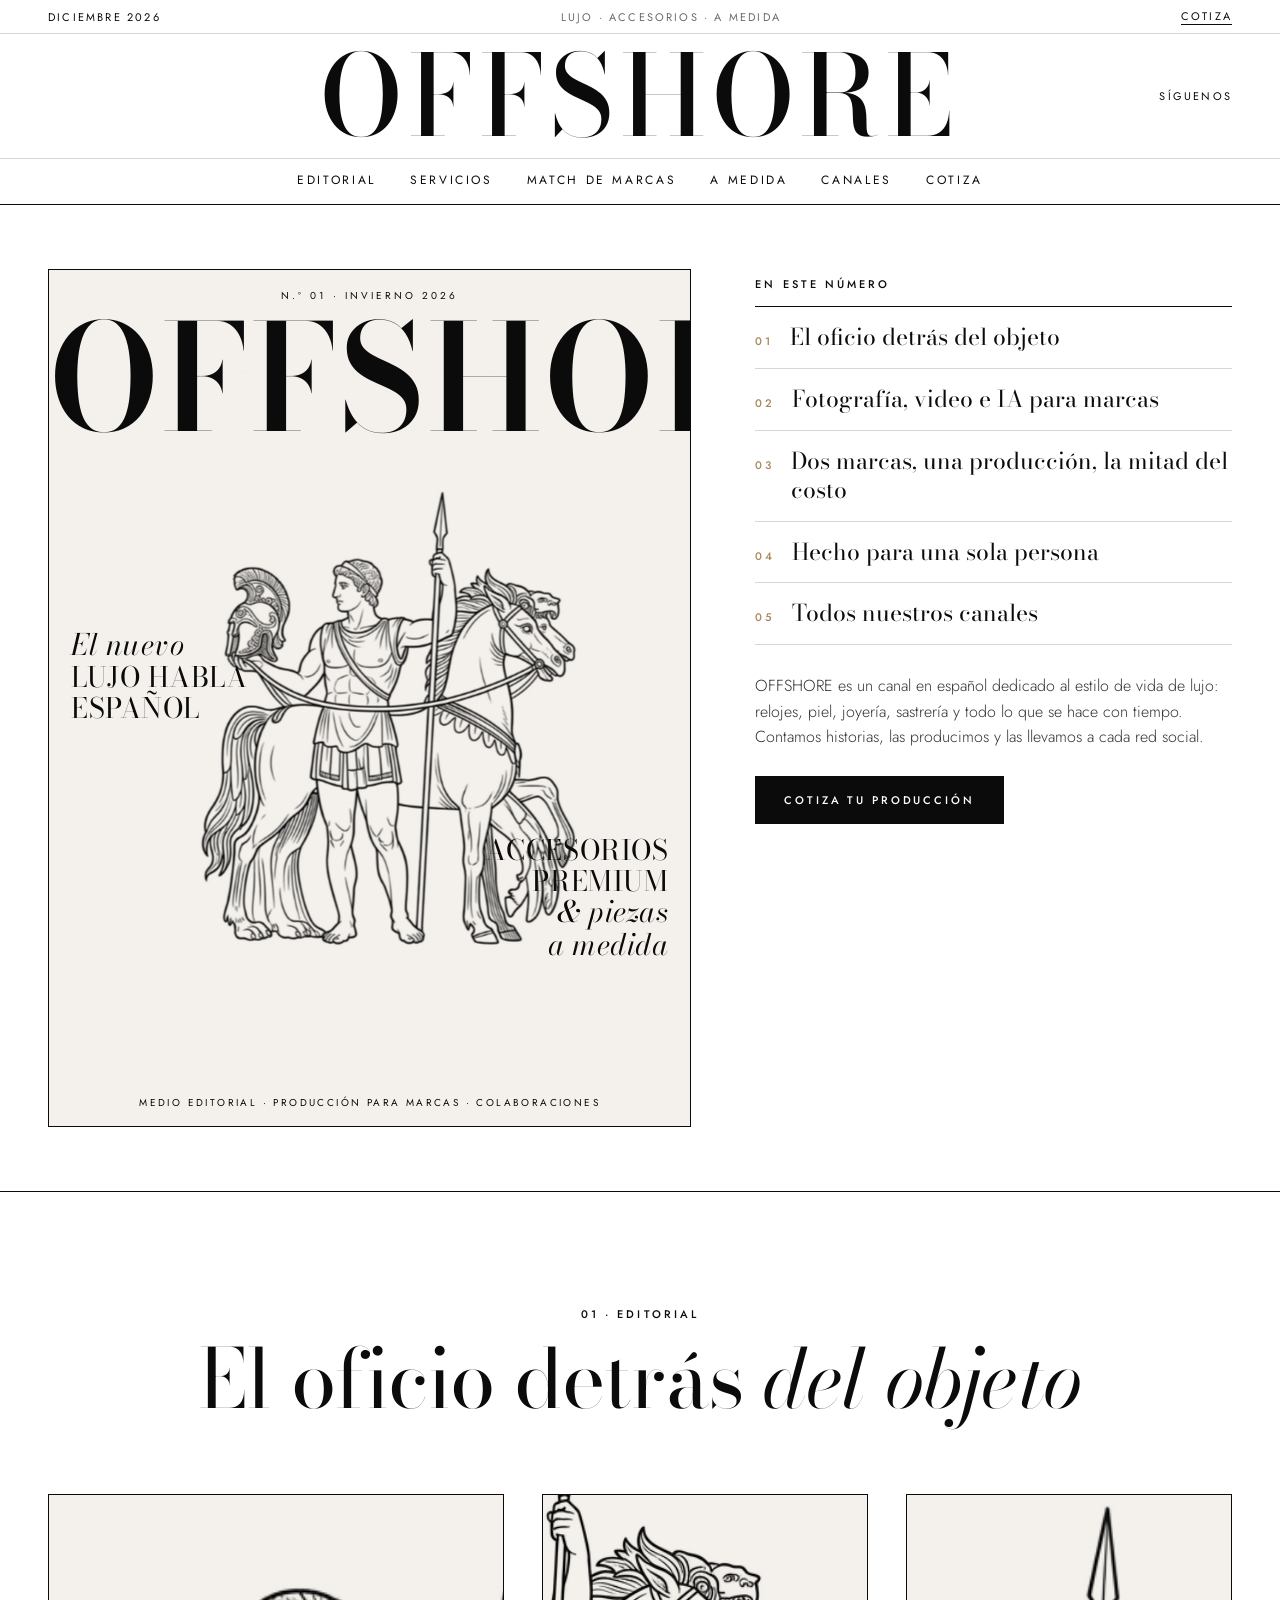
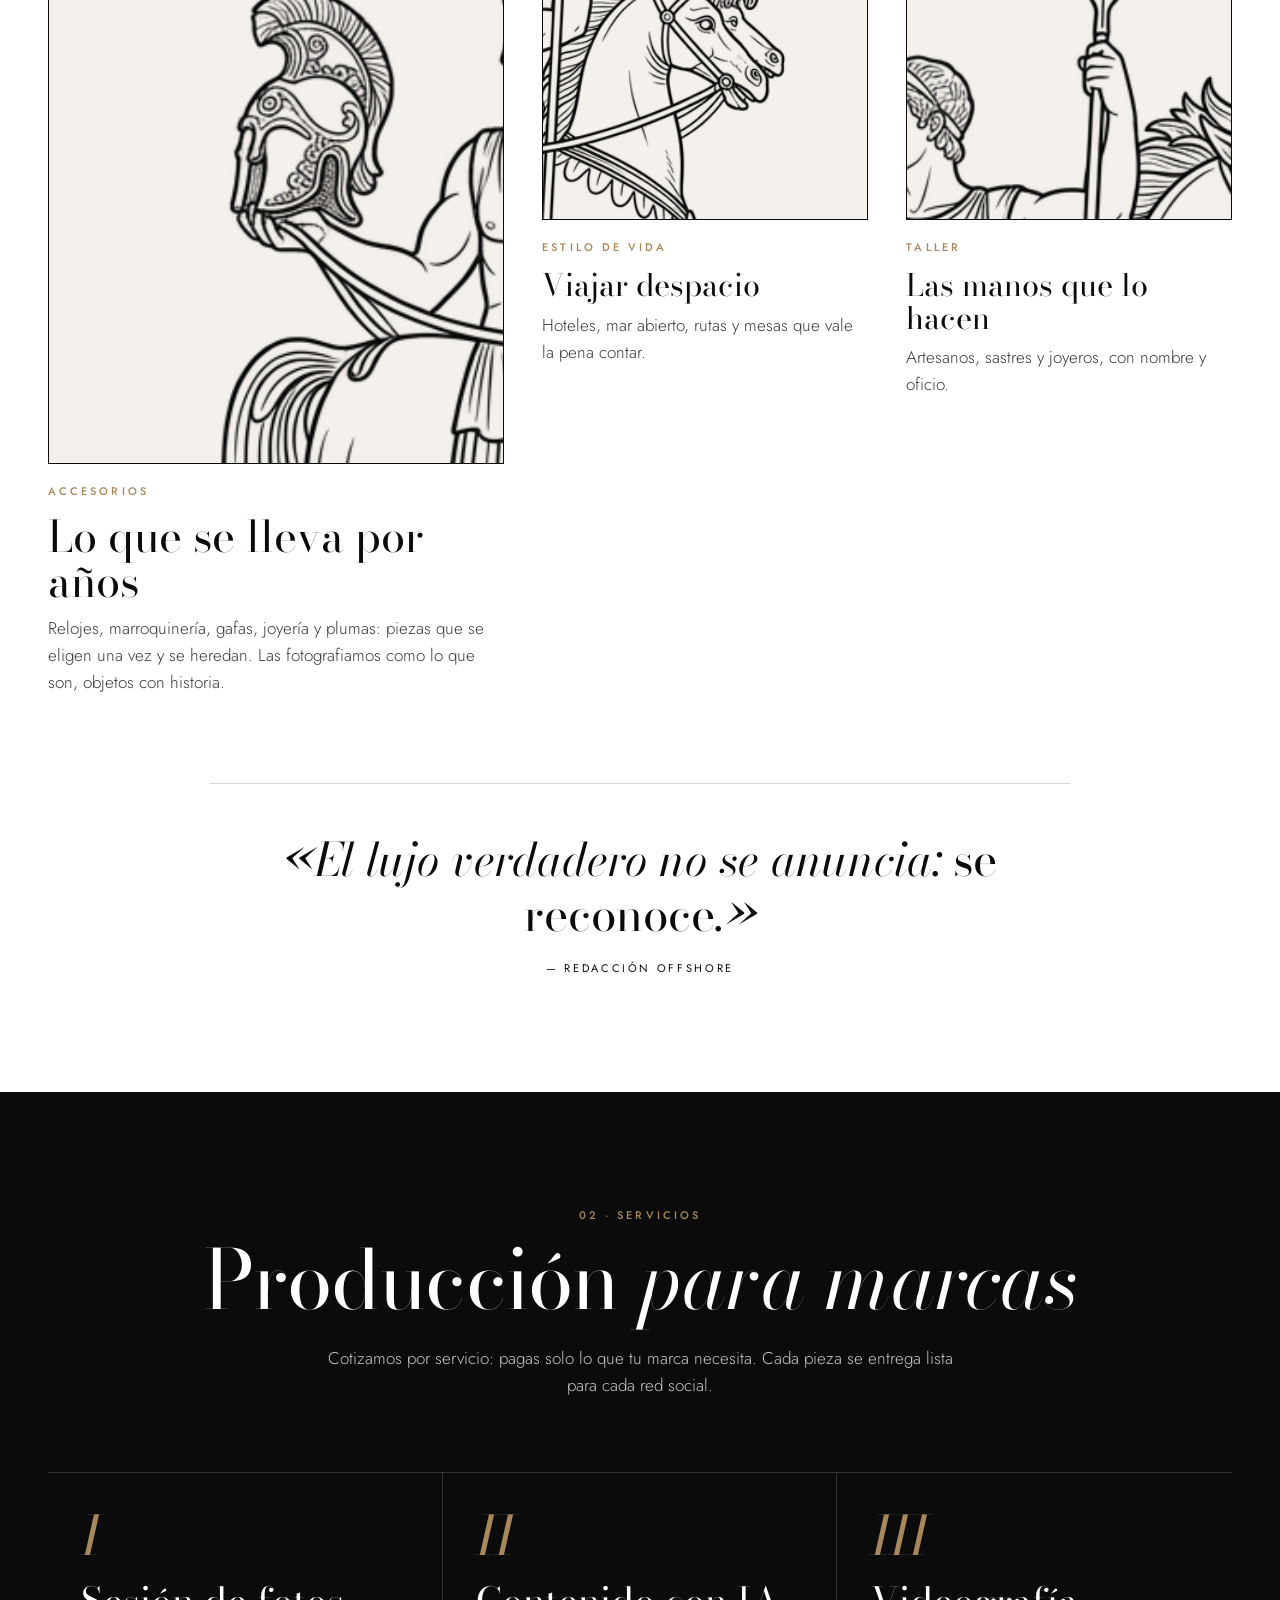
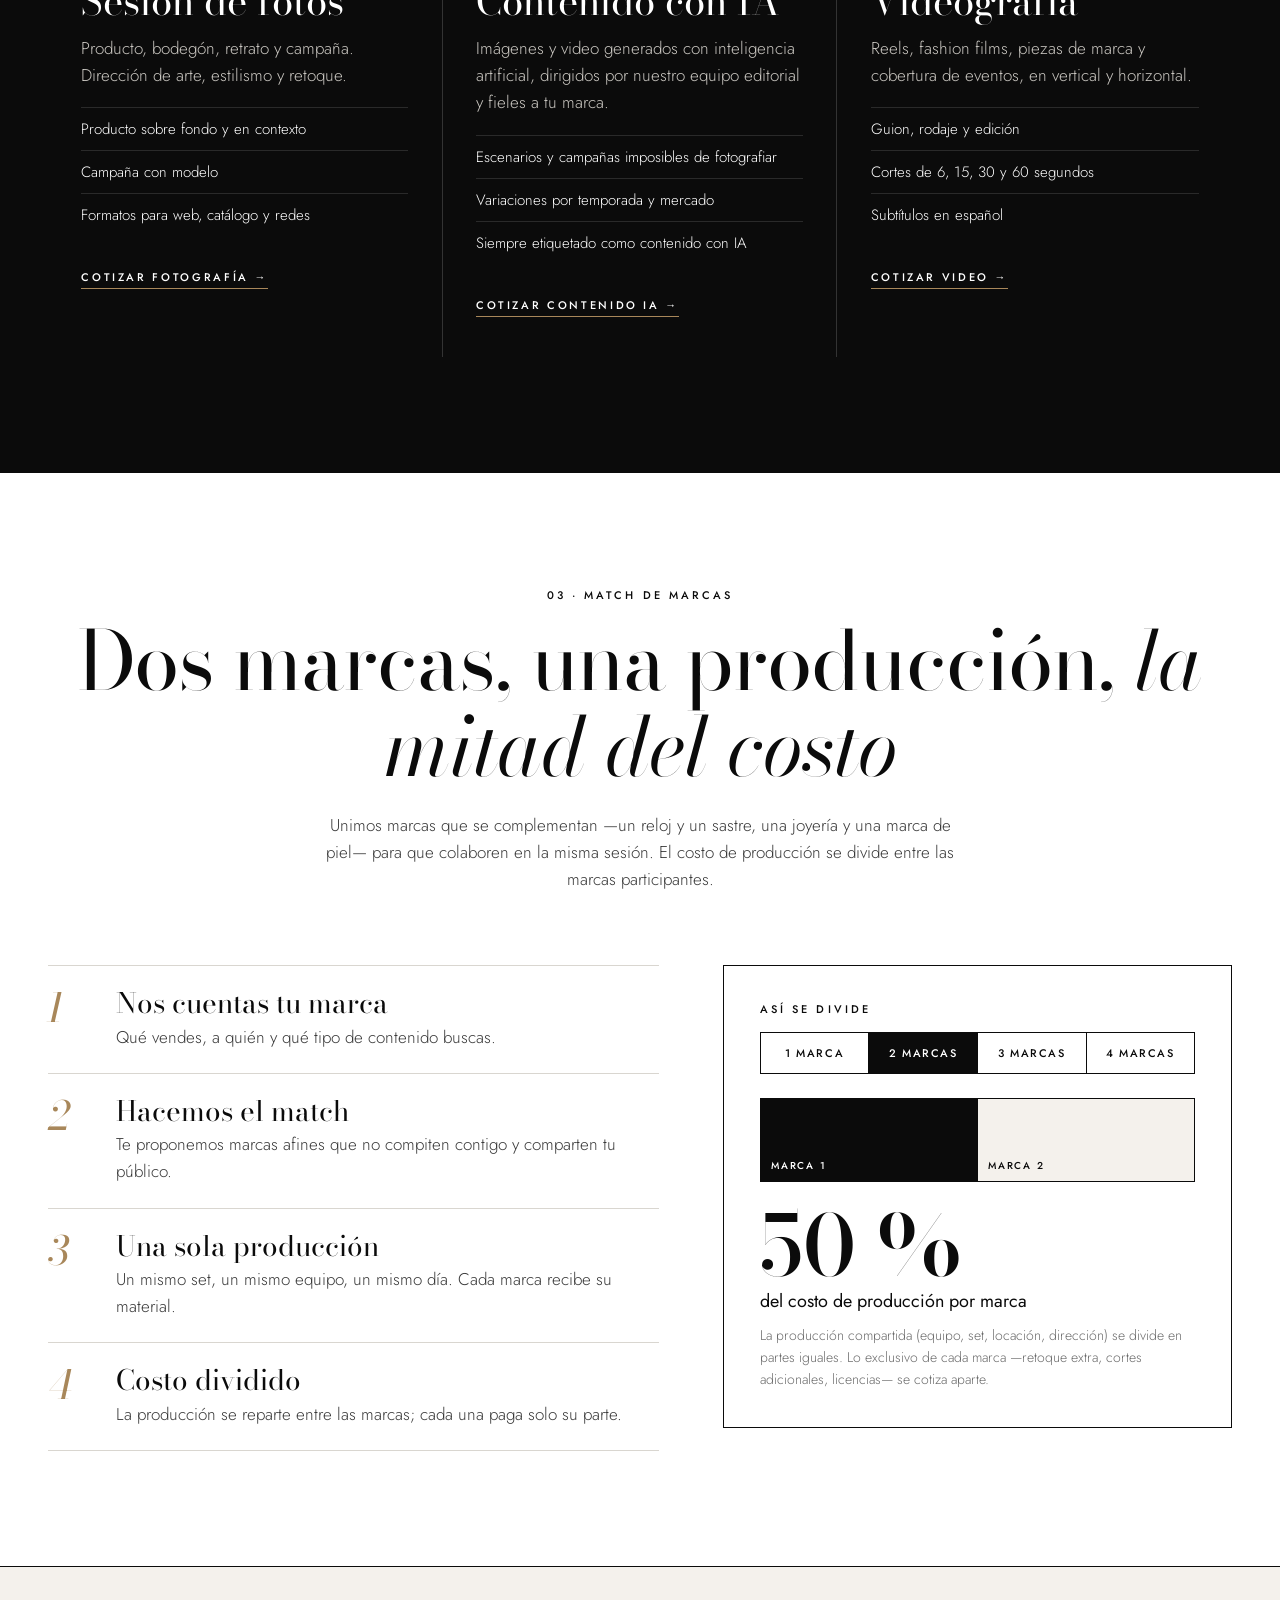
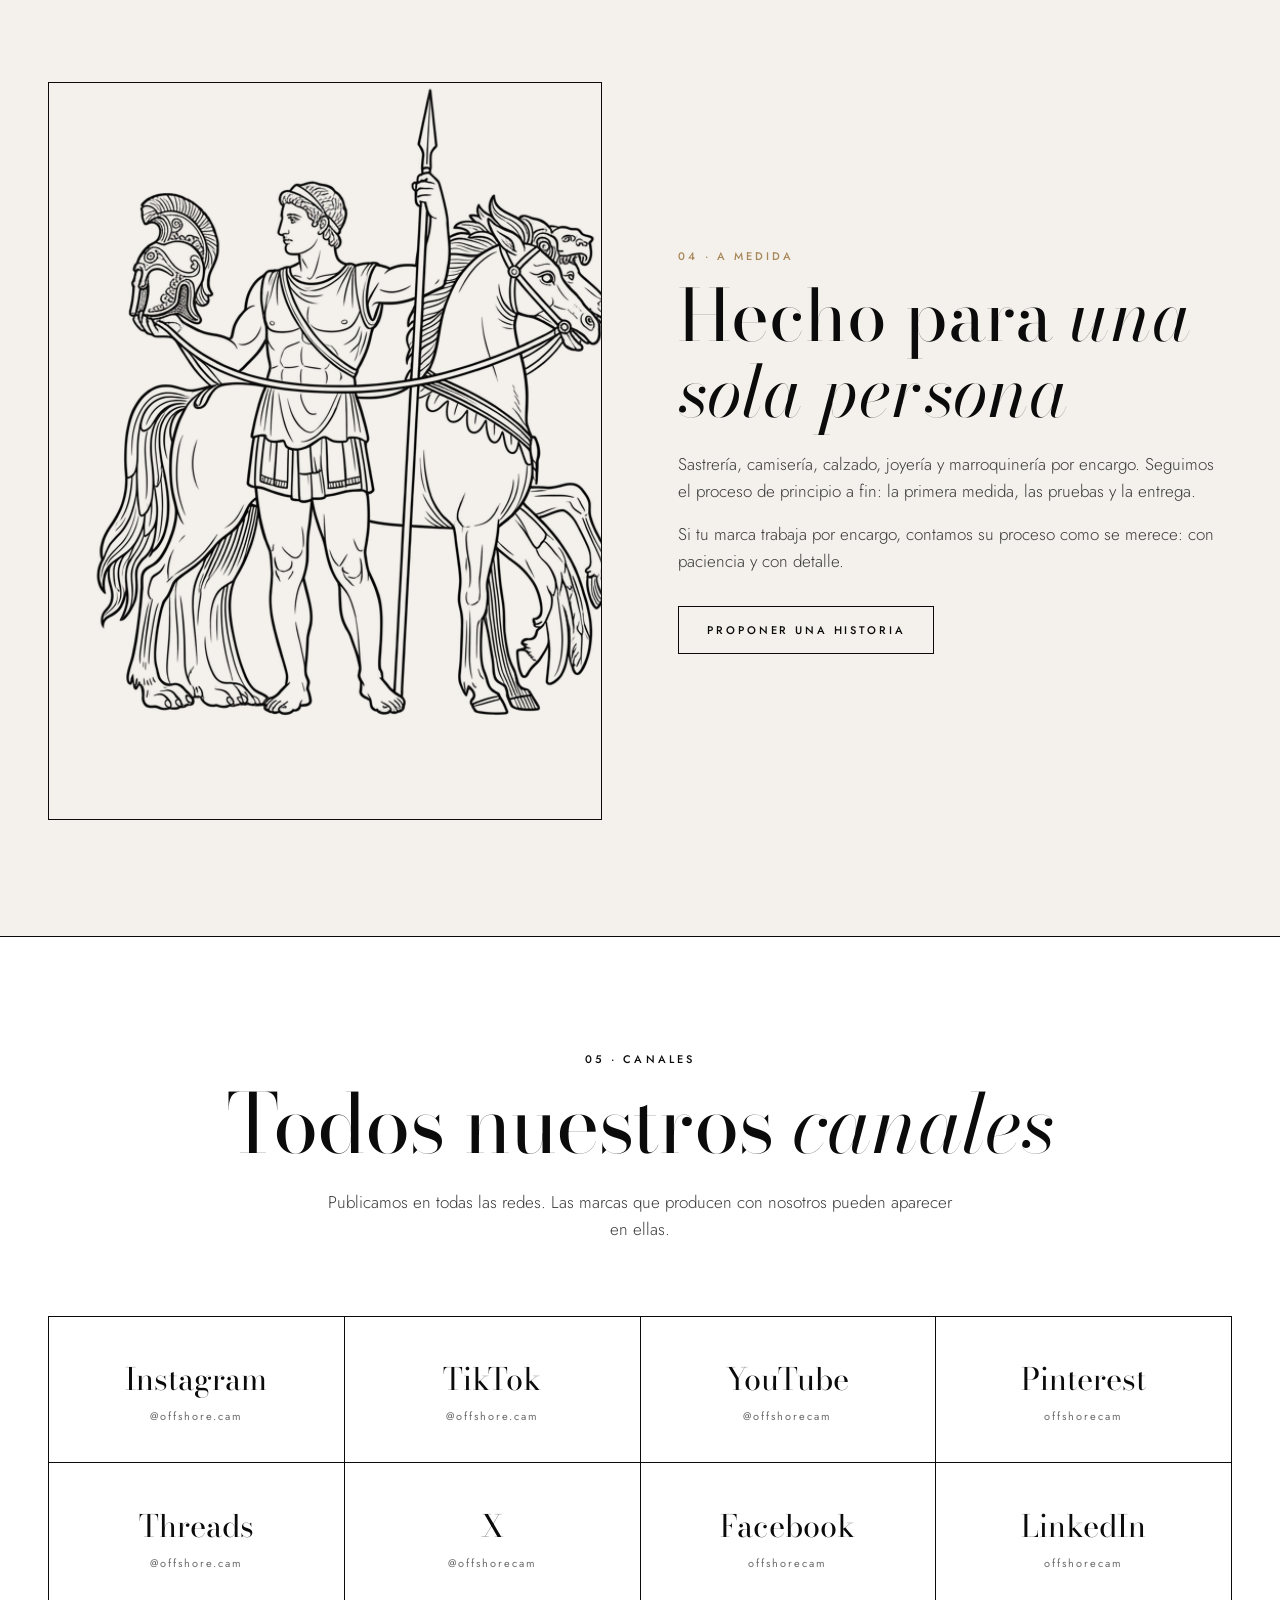
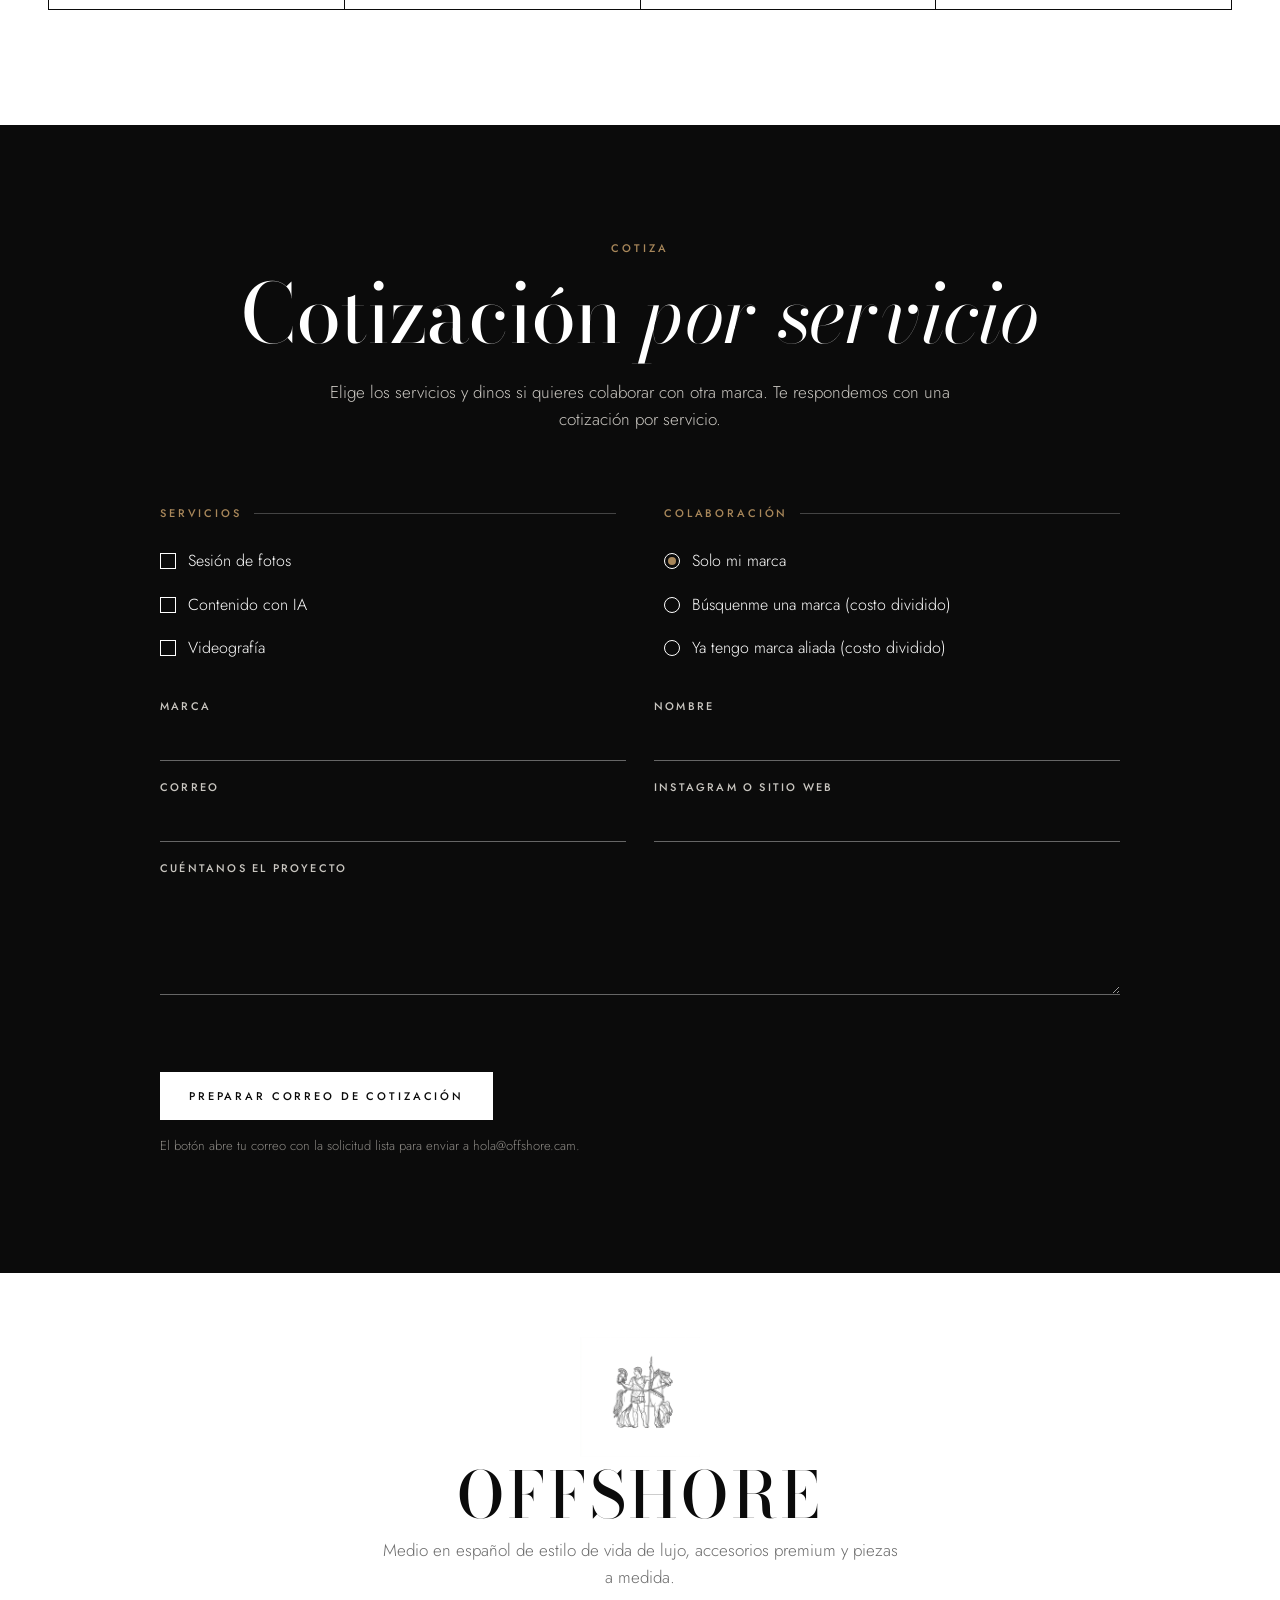
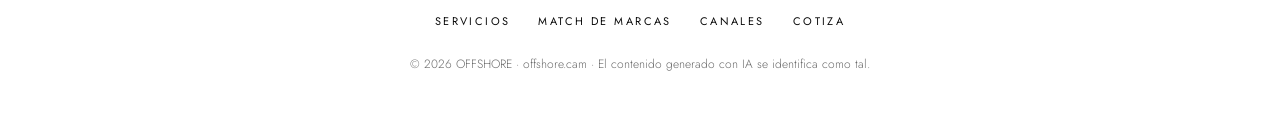
==== index.html @ 06d78475 "offshore.cam: first publish (static HTML/CSS/JS, CNAME) _interno/ is gitignored; .nojekyll so GitHub" ====
<!doctype html>
<html lang="es">
<head>
<meta charset="utf-8">
<meta name="viewport" content="width=device-width, initial-scale=1">
<title>OFFSHORE · Lujo, accesorios y piezas a medida</title>
<meta name="description" content="OFFSHORE es un medio en español de estilo de vida de lujo: accesorios premium y piezas a medida. Producimos fotografía, video y contenido con IA para marcas, y unimos marcas que colaboran y dividen el costo de producción.">
<meta property="og:title" content="OFFSHORE">
<meta property="og:description" content="Medio en español de lujo, accesorios premium y piezas a medida. Fotografía, video y contenido con IA para marcas.">
<meta property="og:image" content="images/marca/offshore-emblema.jpg">
<meta property="og:type" content="website">
<meta name="theme-color" content="#ffffff">
<link rel="icon" href="images/marca/offshore-emblema.jpg">
<link rel="preconnect" href="https://fonts.googleapis.com">
<link rel="preconnect" href="https://fonts.gstatic.com" crossorigin>
<link href="https://fonts.googleapis.com/css2?family=Bodoni+Moda:ital,opsz,wght@0,6..96,400..900;1,6..96,400..700&family=Jost:wght@300;400;500&display=swap" rel="stylesheet">
<link rel="stylesheet" href="css/offshore.css">
</head>
<body>

<a class="saltar" href="#contenido">Ir al contenido</a>

<header class="cabecera" id="cabecera">
  <div class="barra">
    <span class="barra__fecha" id="fecha">Noviembre 2026</span>
    <span class="barra__lema">Lujo · Accesorios · A medida</span>
    <a class="barra__cta" href="#cotiza">Cotiza</a>
  </div>
  <div class="mancheta">
    <button class="menu-btn" id="menuBtn" aria-expanded="false" aria-controls="menu" aria-label="Abrir menú"><span></span><span></span></button>
    <a class="mancheta__nombre" href="#">OFFSHORE</a>
    <a class="mancheta__canales" href="#canales">Síguenos</a>
  </div>
  <nav class="menu" id="menu" aria-label="Secciones">
    <a href="#editorial">Editorial</a>
    <a href="#servicios">Servicios</a>
    <a href="#match">Match de marcas</a>
    <a href="#a-medida">A medida</a>
    <a href="#canales">Canales</a>
    <a href="#cotiza">Cotiza</a>
  </nav>
</header>

<main id="contenido">

  <!-- PORTADA -->
  <section class="portada">
    <figure class="portada__cubierta">
      <p class="portada__numero">N.º 01 · Invierno 2026</p>
      <h1 class="portada__titulo">OFFSHORE</h1>
      <img class="portada__emblema" src="images/marca/offshore-emblema.jpg" alt="Emblema de OFFSHORE: guerrero clásico con yelmo y lanza junto a dos caballos, en línea negra">
      <p class="portada__linea portada__linea--izq"><em>El nuevo</em><br>lujo habla<br>español</p>
      <p class="portada__linea portada__linea--der">Accesorios<br>premium<br><em>&amp; piezas<br>a medida</em></p>
      <figcaption class="portada__pie">Medio editorial · Producción para marcas · Colaboraciones</figcaption>
    </figure>

    <aside class="portada__indice">
      <p class="rotulo">En este número</p>
      <ol class="indice">
        <li><a href="#editorial"><span>01</span>El oficio detrás del objeto</a></li>
        <li><a href="#servicios"><span>02</span>Fotografía, video e IA para marcas</a></li>
        <li><a href="#match"><span>03</span>Dos marcas, una producción, la mitad del costo</a></li>
        <li><a href="#a-medida"><span>04</span>Hecho para una sola persona</a></li>
        <li><a href="#canales"><span>05</span>Todos nuestros canales</a></li>
      </ol>
      <p class="portada__manifiesto">OFFSHORE es un canal en español dedicado al estilo de vida de lujo: relojes, piel, joyería, sastrería y todo lo que se hace con tiempo. Contamos historias, las producimos y las llevamos a cada red social.</p>
      <a class="boton" href="#cotiza">Cotiza tu producción</a>
    </aside>
  </section>

  <!-- EDITORIAL -->
  <section class="seccion" id="editorial">
    <header class="seccion__cabeza">
      <p class="rotulo">01 · Editorial</p>
      <h2>El oficio detrás <em>del objeto</em></h2>
    </header>
    <div class="editorial">
      <article class="nota nota--grande">
        <div class="detalle detalle--yelmo" role="img" aria-label="Detalle del emblema: el yelmo"></div>
        <p class="rotulo">Accesorios</p>
        <h3>Lo que se lleva por años</h3>
        <p>Relojes, marroquinería, gafas, joyería y plumas: piezas que se eligen una vez y se heredan. Las fotografiamos como lo que son, objetos con historia.</p>
      </article>
      <article class="nota">
        <div class="detalle detalle--caballos" role="img" aria-label="Detalle del emblema: cabezas de los caballos"></div>
        <p class="rotulo">Estilo de vida</p>
        <h3>Viajar despacio</h3>
        <p>Hoteles, mar abierto, rutas y mesas que vale la pena contar.</p>
      </article>
      <article class="nota">
        <div class="detalle detalle--lanza" role="img" aria-label="Detalle del emblema: la punta de la lanza"></div>
        <p class="rotulo">Taller</p>
        <h3>Las manos que lo hacen</h3>
        <p>Artesanos, sastres y joyeros, con nombre y oficio.</p>
      </article>
      <blockquote class="cita">
        «El lujo verdadero no se anuncia: <em>se reconoce</em>.»
        <cite>— Redacción OFFSHORE</cite>
      </blockquote>
    </div>
  </section>

  <!-- SERVICIOS -->
  <section class="seccion seccion--tinta" id="servicios">
    <header class="seccion__cabeza">
      <p class="rotulo">02 · Servicios</p>
      <h2>Producción <em>para marcas</em></h2>
      <p class="seccion__entrada">Cotizamos por servicio: pagas solo lo que tu marca necesita. Cada pieza se entrega lista para cada red social.</p>
    </header>
    <div class="servicios">
      <article class="servicio">
        <span class="servicio__num">I</span>
        <h3>Sesión de fotos</h3>
        <p>Producto, bodegón, retrato y campaña. Dirección de arte, estilismo y retoque.</p>
        <ul>
          <li>Producto sobre fondo y en contexto</li>
          <li>Campaña con modelo</li>
          <li>Formatos para web, catálogo y redes</li>
        </ul>
        <a href="#cotiza" data-servicio="foto">Cotizar fotografía →</a>
      </article>
      <article class="servicio">
        <span class="servicio__num">II</span>
        <h3>Contenido con IA</h3>
        <p>Imágenes y video generados con inteligencia artificial, dirigidos por nuestro equipo editorial y fieles a tu marca.</p>
        <ul>
          <li>Escenarios y campañas imposibles de fotografiar</li>
          <li>Variaciones por temporada y mercado</li>
          <li>Siempre etiquetado como contenido con IA</li>
        </ul>
        <a href="#cotiza" data-servicio="ia">Cotizar contenido IA →</a>
      </article>
      <article class="servicio">
        <span class="servicio__num">III</span>
        <h3>Videografía</h3>
        <p>Reels, fashion films, piezas de marca y cobertura de eventos, en vertical y horizontal.</p>
        <ul>
          <li>Guion, rodaje y edición</li>
          <li>Cortes de 6, 15, 30 y 60 segundos</li>
          <li>Subtítulos en español</li>
        </ul>
        <a href="#cotiza" data-servicio="video">Cotizar video →</a>
      </article>
    </div>
  </section>

  <!-- MATCH DE MARCAS -->
  <section class="seccion" id="match">
    <header class="seccion__cabeza">
      <p class="rotulo">03 · Match de marcas</p>
      <h2>Dos marcas, una producción, <em>la mitad del costo</em></h2>
      <p class="seccion__entrada">Unimos marcas que se complementan —un reloj y un sastre, una joyería y una marca de piel— para que colaboren en la misma sesión. El costo de producción se divide entre las marcas participantes.</p>
    </header>

    <div class="match">
      <ol class="pasos">
        <li><span>1</span><h3>Nos cuentas tu marca</h3><p>Qué vendes, a quién y qué tipo de contenido buscas.</p></li>
        <li><span>2</span><h3>Hacemos el match</h3><p>Te proponemos marcas afines que no compiten contigo y comparten tu público.</p></li>
        <li><span>3</span><h3>Una sola producción</h3><p>Un mismo set, un mismo equipo, un mismo día. Cada marca recibe su material.</p></li>
        <li><span>4</span><h3>Costo dividido</h3><p>La producción se reparte entre las marcas; cada una paga solo su parte.</p></li>
      </ol>

      <div class="reparto" aria-live="polite">
        <p class="rotulo">Así se divide</p>
        <div class="reparto__control" role="group" aria-label="Número de marcas en la colaboración">
          <button type="button" data-marcas="1">1 marca</button>
          <button type="button" data-marcas="2" aria-pressed="true">2 marcas</button>
          <button type="button" data-marcas="3">3 marcas</button>
          <button type="button" data-marcas="4">4 marcas</button>
        </div>
        <div class="reparto__barra" id="repartoBarra"></div>
        <p class="reparto__cifra"><span id="repartoPct">50 %</span> del costo de producción por marca</p>
        <p class="reparto__nota">La producción compartida (equipo, set, locación, dirección) se divide en partes iguales. Lo exclusivo de cada marca —retoque extra, cortes adicionales, licencias— se cotiza aparte.</p>
      </div>
    </div>
  </section>

  <!-- A MEDIDA -->
  <section class="seccion seccion--papel" id="a-medida">
    <div class="medida">
      <div class="detalle detalle--figura" role="img" aria-label="Detalle del emblema: el guerrero con su lanza"></div>
      <div class="medida__texto">
        <p class="rotulo">04 · A medida</p>
        <h2>Hecho para <em>una sola persona</em></h2>
        <p>Sastrería, camisería, calzado, joyería y marroquinería por encargo. Seguimos el proceso de principio a fin: la primera medida, las pruebas y la entrega.</p>
        <p>Si tu marca trabaja por encargo, contamos su proceso como se merece: con paciencia y con detalle.</p>
        <a class="boton boton--linea" href="#cotiza">Proponer una historia</a>
      </div>
    </div>
  </section>

  <!-- CANALES -->
  <section class="seccion" id="canales">
    <header class="seccion__cabeza">
      <p class="rotulo">05 · Canales</p>
      <h2>Todos nuestros <em>canales</em></h2>
      <p class="seccion__entrada">Publicamos en todas las redes. Las marcas que producen con nosotros pueden aparecer en ellas.</p>
    </header>
    <ul class="canales">
      <li><a href="https://www.instagram.com/offshore.cam" rel="noopener" target="_blank"><strong>Instagram</strong><span>@offshore.cam</span></a></li>
      <li><a href="https://www.tiktok.com/@offshore.cam" rel="noopener" target="_blank"><strong>TikTok</strong><span>@offshore.cam</span></a></li>
      <li><a href="https://www.youtube.com/@offshorecam" rel="noopener" target="_blank"><strong>YouTube</strong><span>@offshorecam</span></a></li>
      <li><a href="https://www.pinterest.com/offshorecam" rel="noopener" target="_blank"><strong>Pinterest</strong><span>offshorecam</span></a></li>
      <li><a href="https://www.threads.net/@offshore.cam" rel="noopener" target="_blank"><strong>Threads</strong><span>@offshore.cam</span></a></li>
      <li><a href="https://x.com/offshorecam" rel="noopener" target="_blank"><strong>X</strong><span>@offshorecam</span></a></li>
      <li><a href="https://www.facebook.com/offshorecam" rel="noopener" target="_blank"><strong>Facebook</strong><span>offshorecam</span></a></li>
      <li><a href="https://www.linkedin.com/company/offshorecam" rel="noopener" target="_blank"><strong>LinkedIn</strong><span>offshorecam</span></a></li>
    </ul>
  </section>

  <!-- COTIZA -->
  <section class="seccion seccion--tinta" id="cotiza">
    <header class="seccion__cabeza">
      <p class="rotulo">Cotiza</p>
      <h2>Cotización <em>por servicio</em></h2>
      <p class="seccion__entrada">Elige los servicios y dinos si quieres colaborar con otra marca. Te respondemos con una cotización por servicio.</p>
    </header>
    <form class="cotiza" id="cotizaForm" novalidate>
      <fieldset>
        <legend>Servicios</legend>
        <label class="opcion"><input type="checkbox" name="servicio" value="Sesión de fotos" data-clave="foto"> Sesión de fotos</label>
        <label class="opcion"><input type="checkbox" name="servicio" value="Contenido con IA" data-clave="ia"> Contenido con IA</label>
        <label class="opcion"><input type="checkbox" name="servicio" value="Videografía" data-clave="video"> Videografía</label>
      </fieldset>
      <fieldset>
        <legend>Colaboración</legend>
        <label class="opcion"><input type="radio" name="colab" value="Solo mi marca" checked> Solo mi marca</label>
        <label class="opcion"><input type="radio" name="colab" value="Busco match con otra marca (costo dividido)"> Búsquenme una marca (costo dividido)</label>
        <label class="opcion"><input type="radio" name="colab" value="Ya tengo una marca aliada (costo dividido)"> Ya tengo marca aliada (costo dividido)</label>
      </fieldset>
      <div class="campos">
        <label>Marca<input type="text" name="marca" autocomplete="organization" required></label>
        <label>Nombre<input type="text" name="nombre" autocomplete="name" required></label>
        <label>Correo<input type="email" name="correo" autocomplete="email" required></label>
        <label>Instagram o sitio web<input type="text" name="web"></label>
        <label class="campos__ancho">Cuéntanos el proyecto<textarea name="mensaje" rows="4"></textarea></label>
      </div>
      <p class="cotiza__aviso" id="cotizaAviso" role="status"></p>
      <button class="boton boton--claro" type="submit">Preparar correo de cotización</button>
      <p class="cotiza__nota">El botón abre tu correo con la solicitud lista para enviar a <span id="correoDestino">hola@offshore.cam</span>.</p>
    </form>
  </section>

</main>

<footer class="pie">
  <img class="pie__emblema" src="images/marca/offshore-emblema.jpg" alt="" aria-hidden="true">
  <p class="pie__nombre">OFFSHORE</p>
  <p class="pie__texto">Medio en español de estilo de vida de lujo, accesorios premium y piezas a medida.</p>
  <nav class="pie__nav" aria-label="Pie">
    <a href="#servicios">Servicios</a><a href="#match">Match de marcas</a><a href="#canales">Canales</a><a href="#cotiza">Cotiza</a>
  </nav>
  <p class="pie__legal">© <span id="anio">2026</span> OFFSHORE · offshore.cam · El contenido generado con IA se identifica como tal.</p>
</footer>

<script src="js/offshore.js" defer></script>
</body>
</html>
---- css/offshore.css ----
/* OFFSHORE · offshore.cam · 1.0.0 — editorial blanco y negro, Didone */
:root{
  --papel:#ffffff;
  --crema:#f4f1ec;
  --tinta:#0b0b0b;
  --gris:#6b6b6b;
  --linea:#d9d6d0;
  --oro:#a8875a;
  --serif:"Bodoni Moda","Didot","Bodoni 72",Georgia,serif;
  --sans:"Jost","Futura","Helvetica Neue",Arial,sans-serif;
  --ancho:1280px;
  --margen:clamp(16px,4vw,48px);
}
*,*::before,*::after{box-sizing:border-box}
html{scroll-behavior:smooth;scroll-padding-top:120px}
body{margin:0;background:var(--papel);color:var(--tinta);font:300 17px/1.6 var(--sans);-webkit-font-smoothing:antialiased;overflow-x:hidden}
img{max-width:100%;display:block}
a{color:inherit}
em{font-style:italic}
h1,h2,h3{font-family:var(--serif);font-weight:400;margin:0;line-height:1.05}
.saltar{position:absolute;left:-999px;top:0;background:var(--tinta);color:var(--papel);padding:8px 14px;z-index:99}
.saltar:focus{left:8px}
:focus-visible{outline:1px solid var(--oro);outline-offset:3px}

.rotulo{font:500 11px/1.4 var(--sans);letter-spacing:.28em;text-transform:uppercase;margin:0 0 14px}

/* ---------- Cabecera ---------- */
.cabecera{position:sticky;top:0;z-index:20;background:var(--papel);border-bottom:1px solid var(--tinta)}
.barra{display:flex;justify-content:space-between;align-items:center;gap:12px;padding:8px var(--margen);border-bottom:1px solid var(--linea);font:400 11px var(--sans);letter-spacing:.2em;text-transform:uppercase}
.barra__lema{color:var(--gris)}
.barra__cta{text-decoration:none;border-bottom:1px solid}
.mancheta{display:grid;grid-template-columns:1fr auto 1fr;align-items:center;padding:6px var(--margen);transition:padding .3s}
.mancheta__nombre{font-family:var(--serif);font-weight:500;font-size:clamp(44px,9vw,112px);letter-spacing:.06em;line-height:1;text-decoration:none;font-variation-settings:"opsz" 96;transition:font-size .3s}
.mancheta__canales{justify-self:end;font:400 11px var(--sans);letter-spacing:.2em;text-transform:uppercase;text-decoration:none}
.cabecera.compacta .mancheta{padding:2px var(--margen)}
.cabecera.compacta .mancheta__nombre{font-size:clamp(32px,4vw,48px)}
.menu-btn{justify-self:start;width:28px;height:20px;background:none;border:0;padding:0;cursor:pointer;display:flex;flex-direction:column;justify-content:space-between}
.menu-btn span{display:block;height:1px;background:var(--tinta);transition:transform .3s}
.menu-btn[aria-expanded="true"] span:first-child{transform:translateY(9.5px) rotate(45deg)}
.menu-btn[aria-expanded="true"] span:last-child{transform:translateY(-9.5px) rotate(-45deg)}
.menu{display:flex;justify-content:center;flex-wrap:wrap;gap:6px 34px;padding:10px var(--margen) 12px;border-top:1px solid var(--linea)}
.menu a{font:400 12px var(--sans);letter-spacing:.22em;text-transform:uppercase;text-decoration:none;padding:2px 0;border-bottom:1px solid transparent}
.menu a:hover{border-color:var(--tinta)}

/* ---------- Portada ---------- */
.portada{max-width:var(--ancho);margin:0 auto;padding:clamp(28px,5vw,64px) var(--margen);display:grid;grid-template-columns:minmax(0,1.35fr) minmax(0,1fr);gap:clamp(28px,5vw,72px);align-items:start}
.portada__cubierta{position:relative;margin:0;aspect-ratio:3/4;background:var(--crema);overflow:hidden;border:1px solid var(--tinta)}
.portada__numero{position:absolute;top:18px;left:0;right:0;text-align:center;font:400 10px var(--sans);letter-spacing:.3em;text-transform:uppercase;margin:0;z-index:2}
.portada__titulo{position:absolute;top:34px;left:0;right:0;text-align:center;font-size:clamp(56px,11.5vw,150px);font-weight:600;letter-spacing:.02em;font-variation-settings:"opsz" 96;z-index:2;line-height:1}
.portada__emblema{position:absolute;left:50%;top:56%;width:118%;max-width:none;transform:translate(-50%,-50%);mix-blend-mode:multiply;z-index:1}
.portada__linea{position:absolute;z-index:2;margin:0;font-family:var(--serif);font-size:clamp(17px,2.2vw,28px);line-height:1.1;text-transform:uppercase;letter-spacing:.02em}
.portada__linea em{text-transform:none;font-size:1.05em}
.portada__linea--izq{left:22px;top:42%}
.portada__linea--der{right:22px;top:66%;text-align:right}
.portada__pie{position:absolute;bottom:16px;left:0;right:0;text-align:center;font:400 10px var(--sans);letter-spacing:.24em;text-transform:uppercase;z-index:2}
.portada__indice{padding-top:8px}
.indice{list-style:none;margin:0 0 28px;padding:0;border-top:1px solid var(--tinta)}
.indice li{border-bottom:1px solid var(--linea)}
.indice a{display:flex;gap:18px;align-items:baseline;padding:16px 0;text-decoration:none;font:400 clamp(19px,1.8vw,24px)/1.25 var(--serif)}
.indice a:hover{font-style:italic}
.indice span{font:500 11px var(--sans);letter-spacing:.2em;color:var(--oro)}
.portada__manifiesto{font-size:16px;color:#333;margin:0 0 26px}

.boton{display:inline-block;padding:15px 28px;background:var(--tinta);color:var(--papel);border:1px solid var(--tinta);font:500 11px var(--sans);letter-spacing:.26em;text-transform:uppercase;text-decoration:none;cursor:pointer;transition:background .25s,color .25s}
.boton:hover{background:var(--papel);color:var(--tinta)}
.boton--linea{background:transparent;color:var(--tinta)}
.boton--linea:hover{background:var(--tinta);color:var(--papel)}
.boton--claro{background:var(--papel);color:var(--tinta);border-color:var(--papel)}
.boton--claro:hover{background:transparent;color:var(--papel)}

/* ---------- Secciones ---------- */
.seccion{padding:clamp(56px,9vw,120px) var(--margen);border-top:1px solid var(--tinta)}
.seccion > *{max-width:var(--ancho);margin-left:auto;margin-right:auto}
.seccion__cabeza{text-align:center;margin-bottom:clamp(36px,6vw,72px)}
.seccion__cabeza h2{font-size:clamp(38px,6.4vw,84px);font-variation-settings:"opsz" 96;letter-spacing:-.01em}
.seccion__entrada{max-width:640px;margin:22px auto 0;font-size:17px;color:#3a3a3a}
.seccion--tinta{background:var(--tinta);color:var(--papel);border-top-color:var(--tinta)}
.seccion--tinta .seccion__entrada{color:#c9c6c0}
.seccion--tinta .rotulo{color:var(--oro)}
.seccion--papel{background:var(--crema)}

/* Detalles recortados del emblema (imágenes editoriales) */
.detalle{background:var(--crema) url("../images/marca/offshore-emblema.jpg") no-repeat;background-blend-mode:multiply;border:1px solid var(--tinta);aspect-ratio:4/5;margin-bottom:20px;transition:background-size .8s ease}
.detalle--yelmo{background-size:420%;background-position:28% 30%}
.detalle--caballos{background-size:380%;background-position:78% 32%;aspect-ratio:1}
.detalle--lanza{background-size:520%;background-position:59% 19%;aspect-ratio:1}
.detalle--figura{background-size:190%;background-position:49% 52%;aspect-ratio:3/4;margin:0}
.nota:hover .detalle--yelmo{background-size:450%}
.nota:hover .detalle--caballos{background-size:410%}
.nota:hover .detalle--lanza{background-size:560%}

/* ---------- Editorial ---------- */
.editorial{display:grid;grid-template-columns:1.4fr 1fr 1fr;gap:clamp(20px,3vw,40px);align-items:start}
.nota h3{font-size:clamp(24px,2.4vw,34px);margin-bottom:10px}
.nota--grande h3{font-size:clamp(30px,3.4vw,46px)}
.nota p:not(.rotulo){margin:0;color:#3a3a3a}
.nota .rotulo{color:var(--oro)}
.cita{grid-column:1/-1;margin:clamp(24px,4vw,48px) auto 0;text-align:center;max-width:860px;font:italic 400 clamp(26px,3.6vw,46px)/1.2 var(--serif);border-top:1px solid var(--linea);padding-top:clamp(28px,4vw,48px)}
.cita em{font-style:normal}
.cita cite{display:block;margin-top:18px;font:400 11px var(--sans);letter-spacing:.24em;text-transform:uppercase;font-style:normal}

/* ---------- Servicios ---------- */
.servicios{display:grid;grid-template-columns:repeat(3,1fr);border-top:1px solid #333}
.servicio{padding:36px clamp(18px,2.6vw,36px) 40px;border-right:1px solid #333}
.servicio:last-child{border-right:0}
.servicio__num{font:italic 400 54px/1 var(--serif);color:var(--oro)}
.servicio h3{font-size:clamp(28px,3vw,40px);margin:18px 0 14px}
.servicio p{color:#c9c6c0;margin:0 0 18px}
.servicio ul{list-style:none;padding:0;margin:0 0 26px;font-size:15px}
.servicio li{padding:9px 0;border-top:1px solid #2a2a2a}
.servicio a{font:500 11px var(--sans);letter-spacing:.24em;text-transform:uppercase;text-decoration:none;border-bottom:1px solid var(--oro);padding-bottom:3px}

/* ---------- Match ---------- */
.match{display:grid;grid-template-columns:1.2fr 1fr;gap:clamp(28px,5vw,72px);align-items:start}
.pasos{list-style:none;margin:0;padding:0;counter-reset:p}
.pasos li{display:grid;grid-template-columns:56px 1fr;column-gap:12px;padding:22px 0;border-top:1px solid var(--linea)}
.pasos li:last-child{border-bottom:1px solid var(--linea)}
.pasos span{grid-row:span 2;font:italic 400 40px/1 var(--serif);color:var(--oro)}
.pasos h3{font-size:clamp(22px,2.2vw,28px);margin-bottom:6px}
.pasos p{margin:0;color:#3a3a3a}
.reparto{border:1px solid var(--tinta);padding:clamp(22px,3vw,36px);position:sticky;top:150px}
.reparto__control{display:flex;flex-wrap:wrap;gap:0;border:1px solid var(--tinta);margin-bottom:24px}
.reparto__control button{flex:1;min-width:0;padding:12px 6px;background:none;border:0;border-right:1px solid var(--tinta);font:500 11px var(--sans);letter-spacing:.14em;text-transform:uppercase;cursor:pointer;color:var(--tinta)}
.reparto__control button:last-child{border-right:0}
.reparto__control button[aria-pressed="true"]{background:var(--tinta);color:var(--papel)}
.reparto__barra{display:flex;height:84px;border:1px solid var(--tinta)}
.reparto__barra div{flex:1;display:flex;align-items:flex-end;padding:8px 10px;font:500 10px var(--sans);letter-spacing:.18em;text-transform:uppercase;border-right:1px solid var(--tinta);animation:entra .45s ease both}
.reparto__barra div:last-child{border-right:0}
.reparto__barra div:nth-child(odd){background:var(--tinta);color:var(--papel)}
.reparto__barra div:nth-child(even){background:var(--crema)}
@keyframes entra{from{opacity:0;transform:scaleY(.6)}to{opacity:1;transform:none}}
.reparto__cifra{font:400 18px var(--sans);margin:22px 0 10px}
.reparto__cifra span{display:block;font:500 clamp(54px,7vw,84px)/1 var(--serif);font-variation-settings:"opsz" 96}
.reparto__nota{font-size:14px;color:var(--gris);margin:0}

/* ---------- A medida ---------- */
.medida{display:grid;grid-template-columns:1fr 1fr;gap:clamp(28px,6vw,96px);align-items:center}
.medida h2{font-size:clamp(38px,5.6vw,76px);margin-bottom:22px;font-variation-settings:"opsz" 96}
.medida p:not(.rotulo){color:#3a3a3a;margin:0 0 16px}
.medida .rotulo{color:var(--oro)}
.medida .boton{margin-top:14px}

/* ---------- Canales ---------- */
.canales{list-style:none;margin:0 auto;padding:0;display:grid;grid-template-columns:repeat(4,1fr);border-top:1px solid var(--tinta);border-left:1px solid var(--tinta)}
.canales li{border-right:1px solid var(--tinta);border-bottom:1px solid var(--tinta)}
.canales a{display:flex;flex-direction:column;gap:6px;padding:clamp(22px,3vw,40px) 18px;text-decoration:none;text-align:center;transition:background .25s,color .25s;height:100%}
.canales strong{font:400 clamp(22px,2.4vw,32px) var(--serif)}
.canales span{font:400 11px var(--sans);letter-spacing:.18em;color:var(--gris)}
.canales a:hover{background:var(--tinta);color:var(--papel)}
.canales a:hover span{color:var(--oro)}

/* ---------- Cotiza ---------- */
.cotiza{display:grid;grid-template-columns:1fr 1fr;gap:28px 48px;max-width:960px}
.cotiza fieldset{border:0;border-top:1px solid #444;padding:18px 0 0;margin:0}
.cotiza legend{font:500 11px var(--sans);letter-spacing:.26em;text-transform:uppercase;color:var(--oro);padding:0 12px 0 0}
.opcion{display:flex;align-items:center;gap:12px;padding:9px 0;cursor:pointer;font-size:16px}
.opcion input{appearance:none;width:16px;height:16px;border:1px solid var(--papel);margin:0;flex:none;display:grid;place-items:center;cursor:pointer}
.opcion input[type=radio]{border-radius:50%}
.opcion input:checked::after{content:"";width:8px;height:8px;background:var(--oro)}
.opcion input[type=radio]:checked::after{border-radius:50%}
.campos{grid-column:1/-1;display:grid;grid-template-columns:1fr 1fr;gap:18px 28px}
.campos label{display:flex;flex-direction:column;gap:6px;font:500 11px var(--sans);letter-spacing:.2em;text-transform:uppercase;color:#c9c6c0}
.campos__ancho{grid-column:1/-1}
.campos input,.campos textarea{background:transparent;border:0;border-bottom:1px solid #666;color:var(--papel);font:300 17px var(--sans);padding:8px 0;letter-spacing:0;text-transform:none;border-radius:0}
.campos input:focus,.campos textarea:focus{outline:0;border-color:var(--oro)}
.cotiza__aviso{grid-column:1/-1;margin:0;min-height:1.4em;color:var(--oro);font-size:15px}
.cotiza .boton{grid-column:1/-1;justify-self:start}
.cotiza__nota{grid-column:1/-1;margin:-12px 0 0;font-size:13px;color:#8d8a85}

/* ---------- Pie ---------- */
.pie{text-align:center;padding:64px var(--margen) 40px;border-top:1px solid var(--tinta)}
.pie__emblema{width:120px;margin:0 auto 6px;mix-blend-mode:multiply}
.pie__nombre{font:500 clamp(40px,6vw,64px)/1 var(--serif);letter-spacing:.06em;margin:0 0 10px}
.pie__texto{color:var(--gris);margin:0 auto 22px;max-width:520px}
.pie__nav{display:flex;justify-content:center;flex-wrap:wrap;gap:8px 28px;margin-bottom:26px}
.pie__nav a{font:400 11px var(--sans);letter-spacing:.22em;text-transform:uppercase;text-decoration:none}
.pie__legal{font-size:12px;color:var(--gris);margin:0}

/* Aparición suave */
.revela{opacity:0;transform:translateY(18px);transition:opacity .8s ease,transform .8s ease}
.revela.visible{opacity:1;transform:none}
@media (prefers-reduced-motion:reduce){html{scroll-behavior:auto}.revela{opacity:1;transform:none;transition:none}*{animation:none!important}}

/* ---------- Responsive ---------- */
@media (max-width:980px){
  .portada,.match,.medida{grid-template-columns:1fr}
  .editorial{grid-template-columns:1fr 1fr}
  .nota--grande{grid-column:1/-1}
  .servicios{grid-template-columns:1fr}
  .servicio{border-right:0;border-bottom:1px solid #333}
  .canales{grid-template-columns:repeat(2,1fr)}
  .reparto{position:static}
}
@media (max-width:760px){
  .barra__lema{display:none}
  .menu{display:none;flex-direction:column;align-items:center;gap:14px;padding:22px var(--margen)}
  .menu.abierto{display:flex}
  .cotiza,.campos{grid-template-columns:1fr}
}
@media (min-width:761px){.menu-btn{visibility:hidden}}
@media (max-width:520px){
  .editorial{grid-template-columns:1fr}
  .portada__linea{font-size:15px}
  .portada__linea--izq{left:12px}
  .portada__linea--der{right:12px}
  .reparto__control button{font-size:10px;letter-spacing:.06em}
}
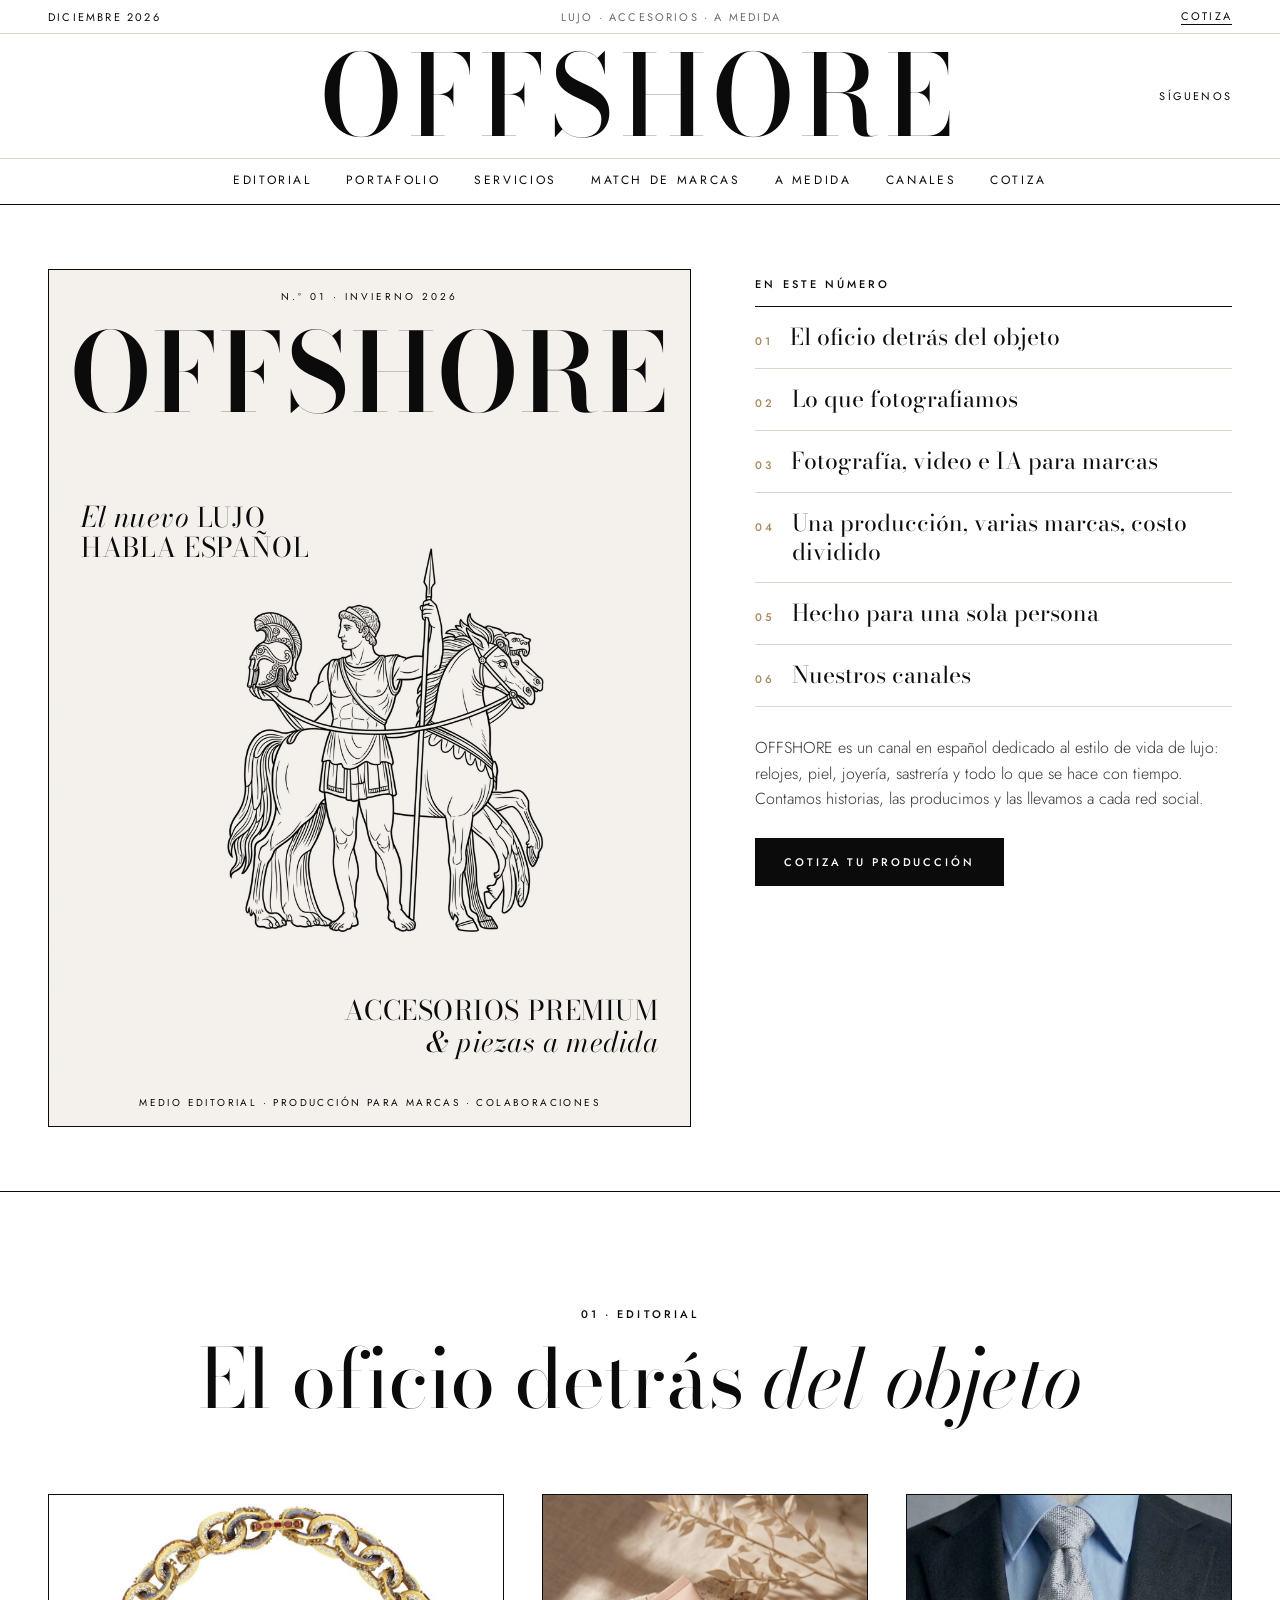
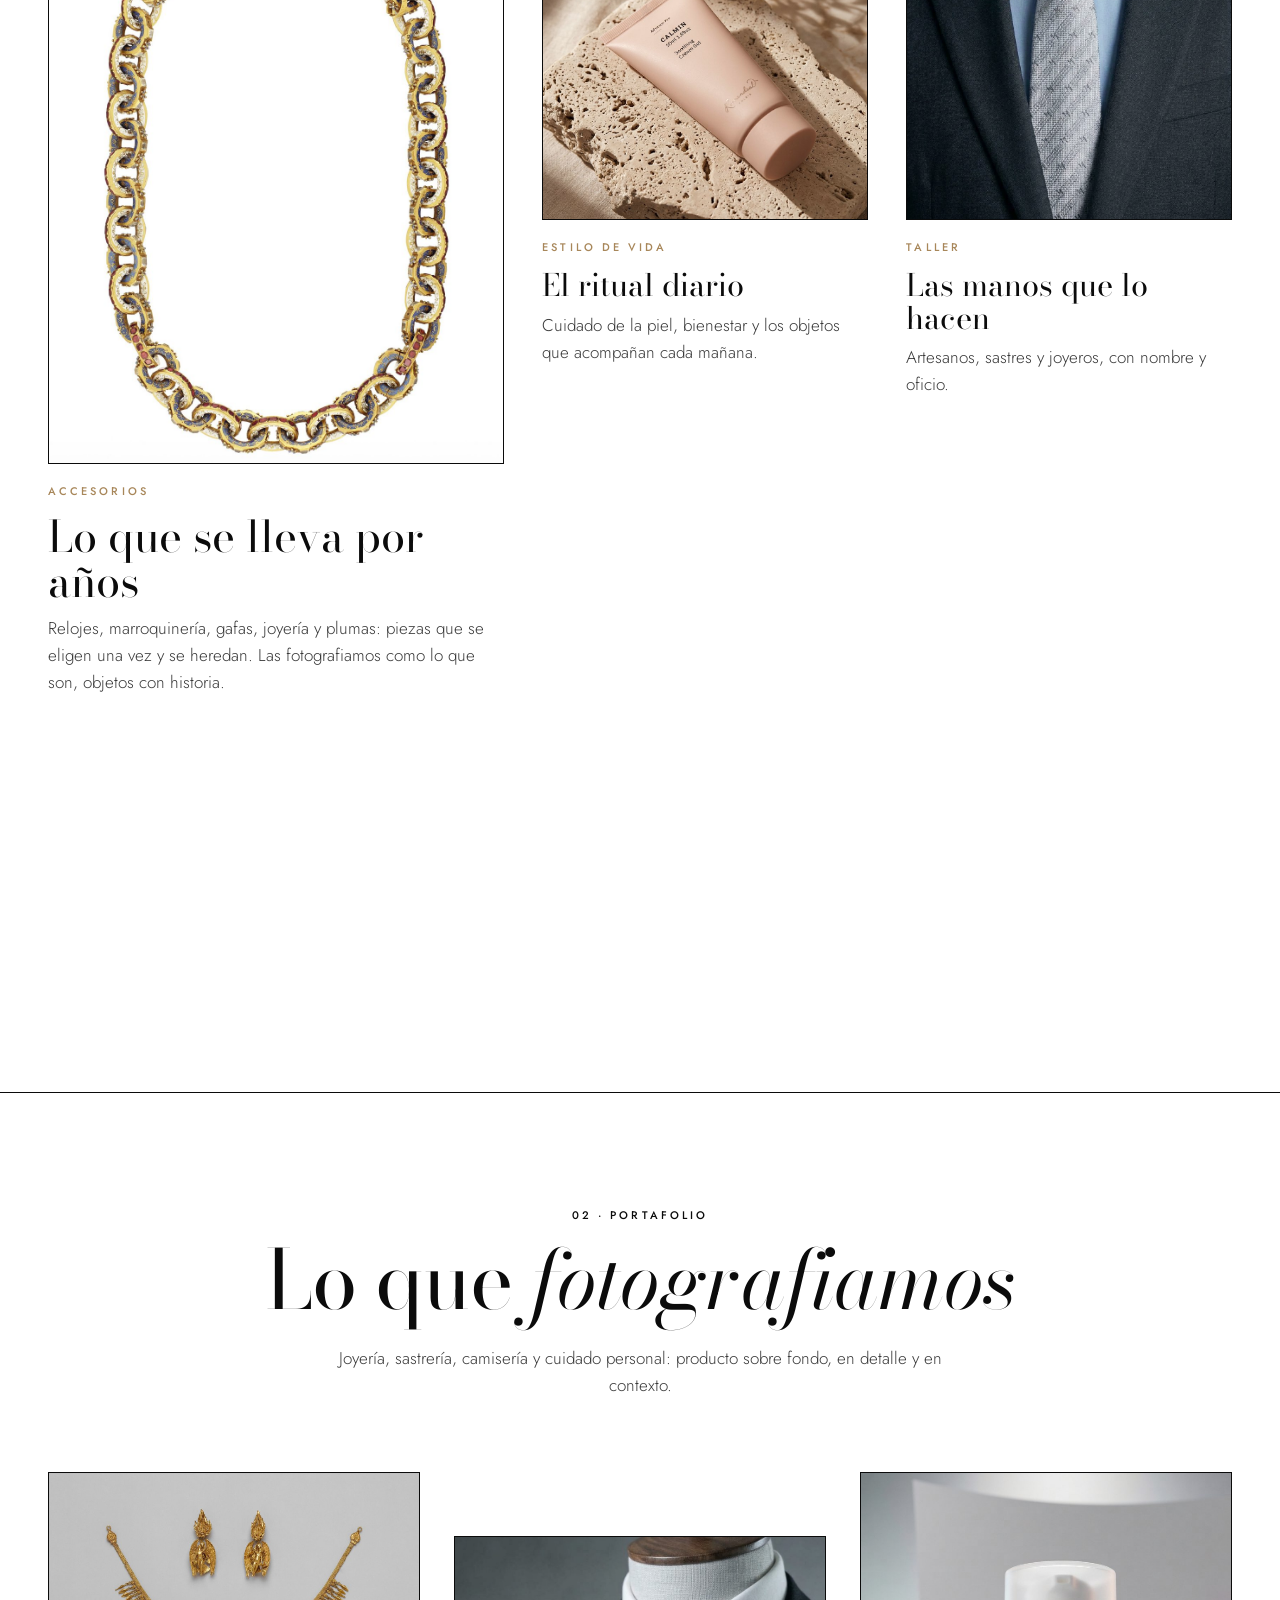
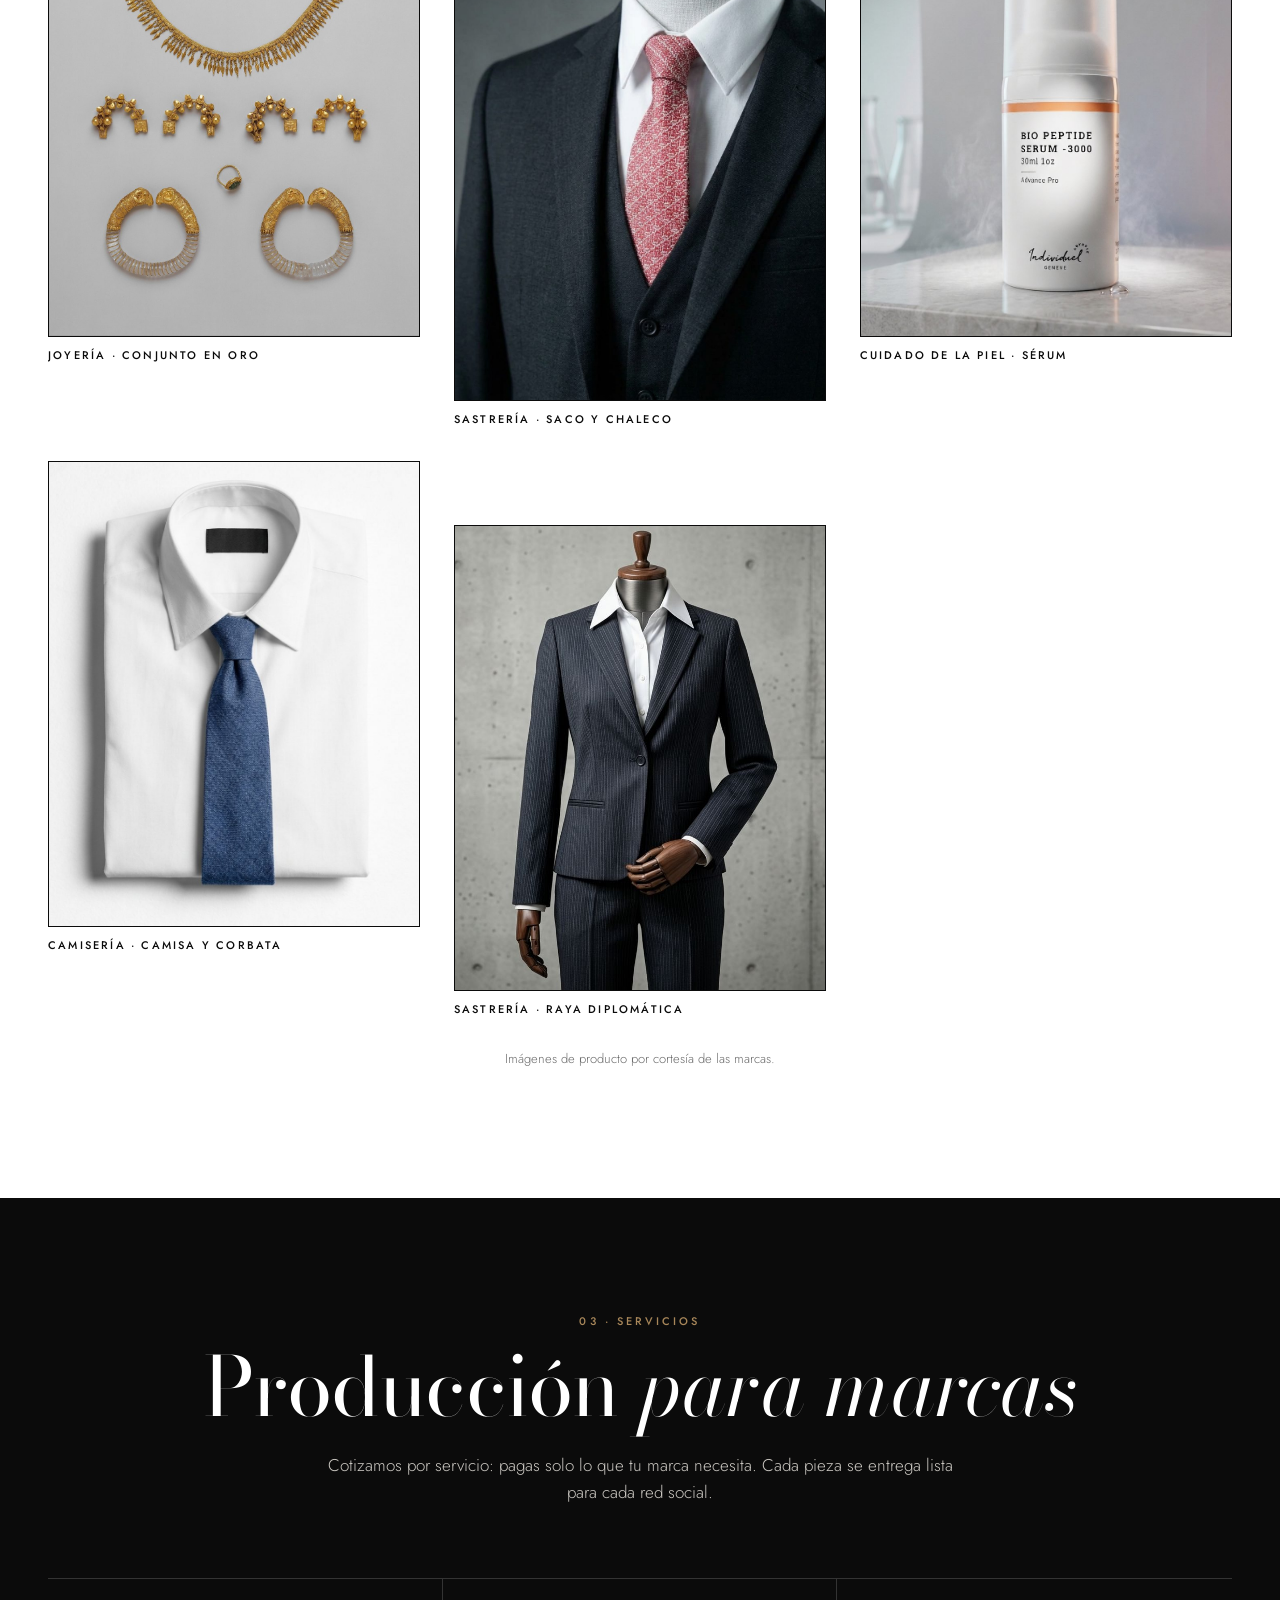
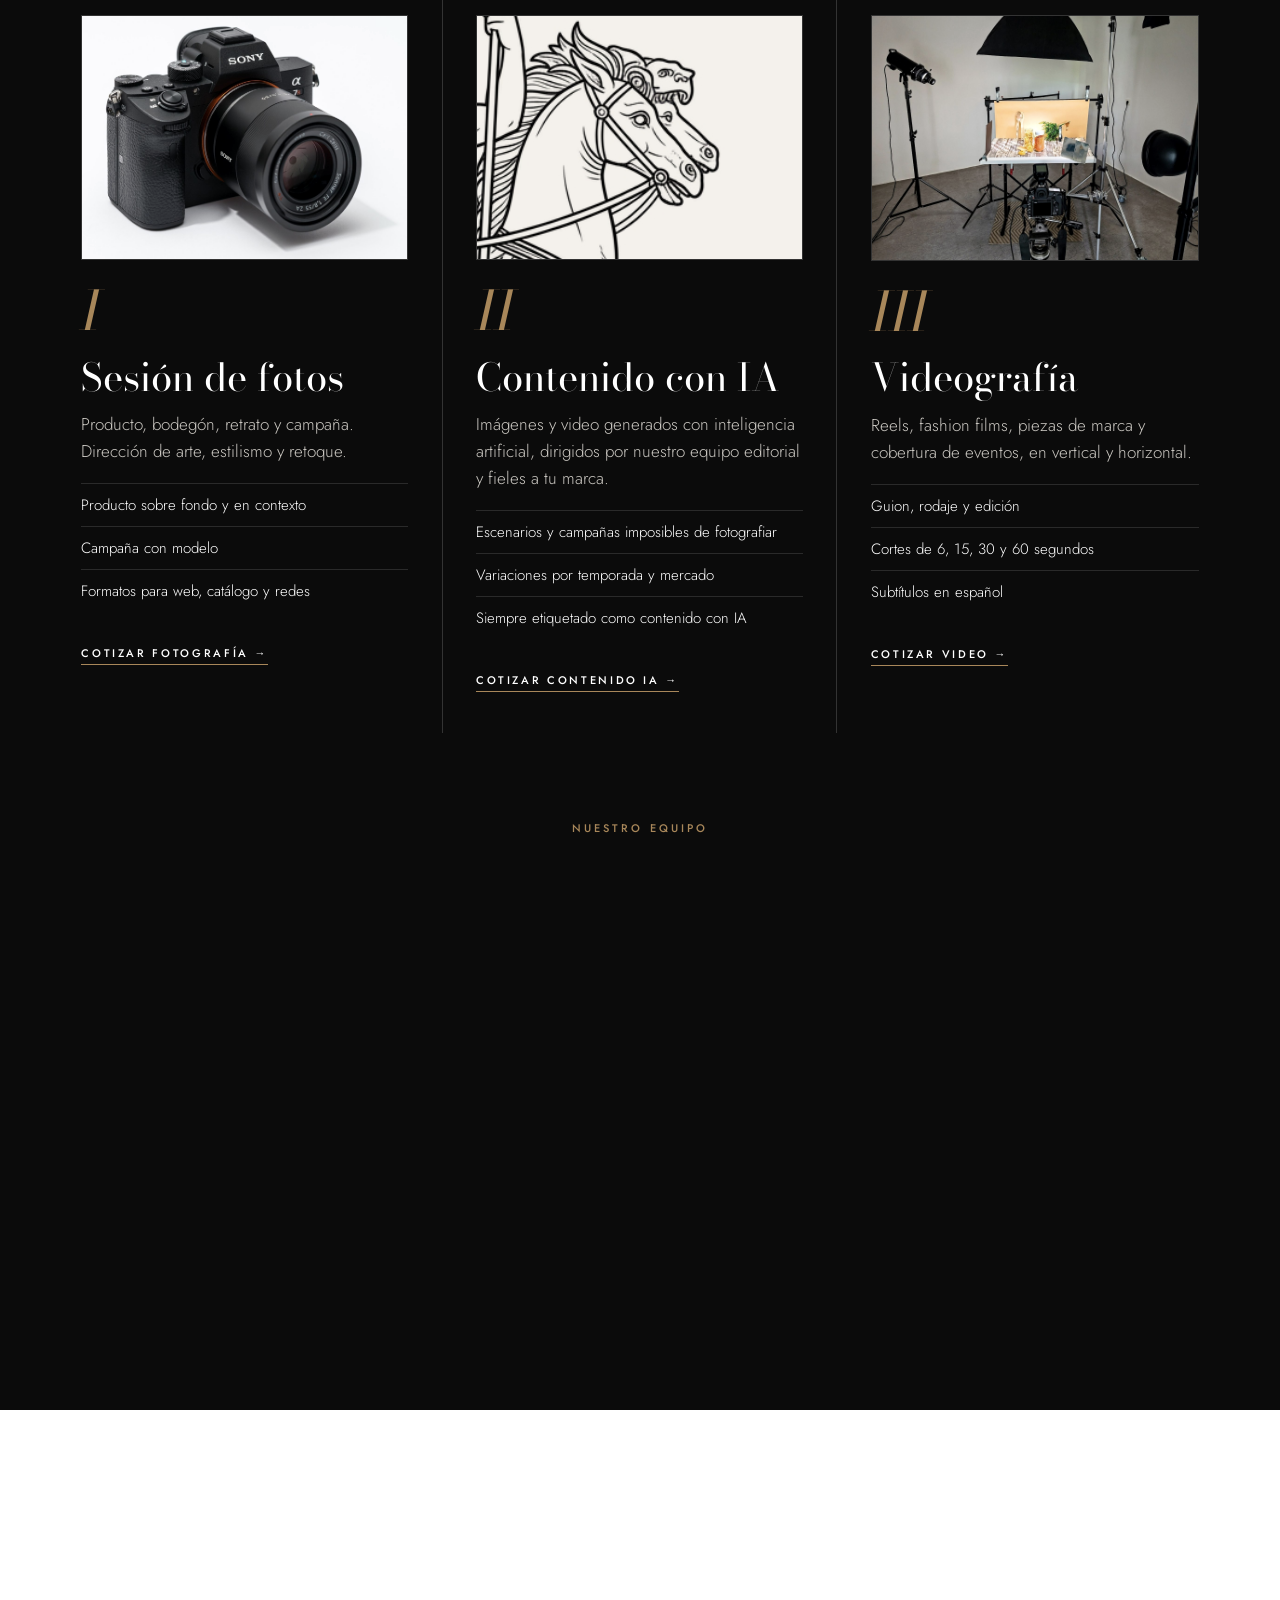
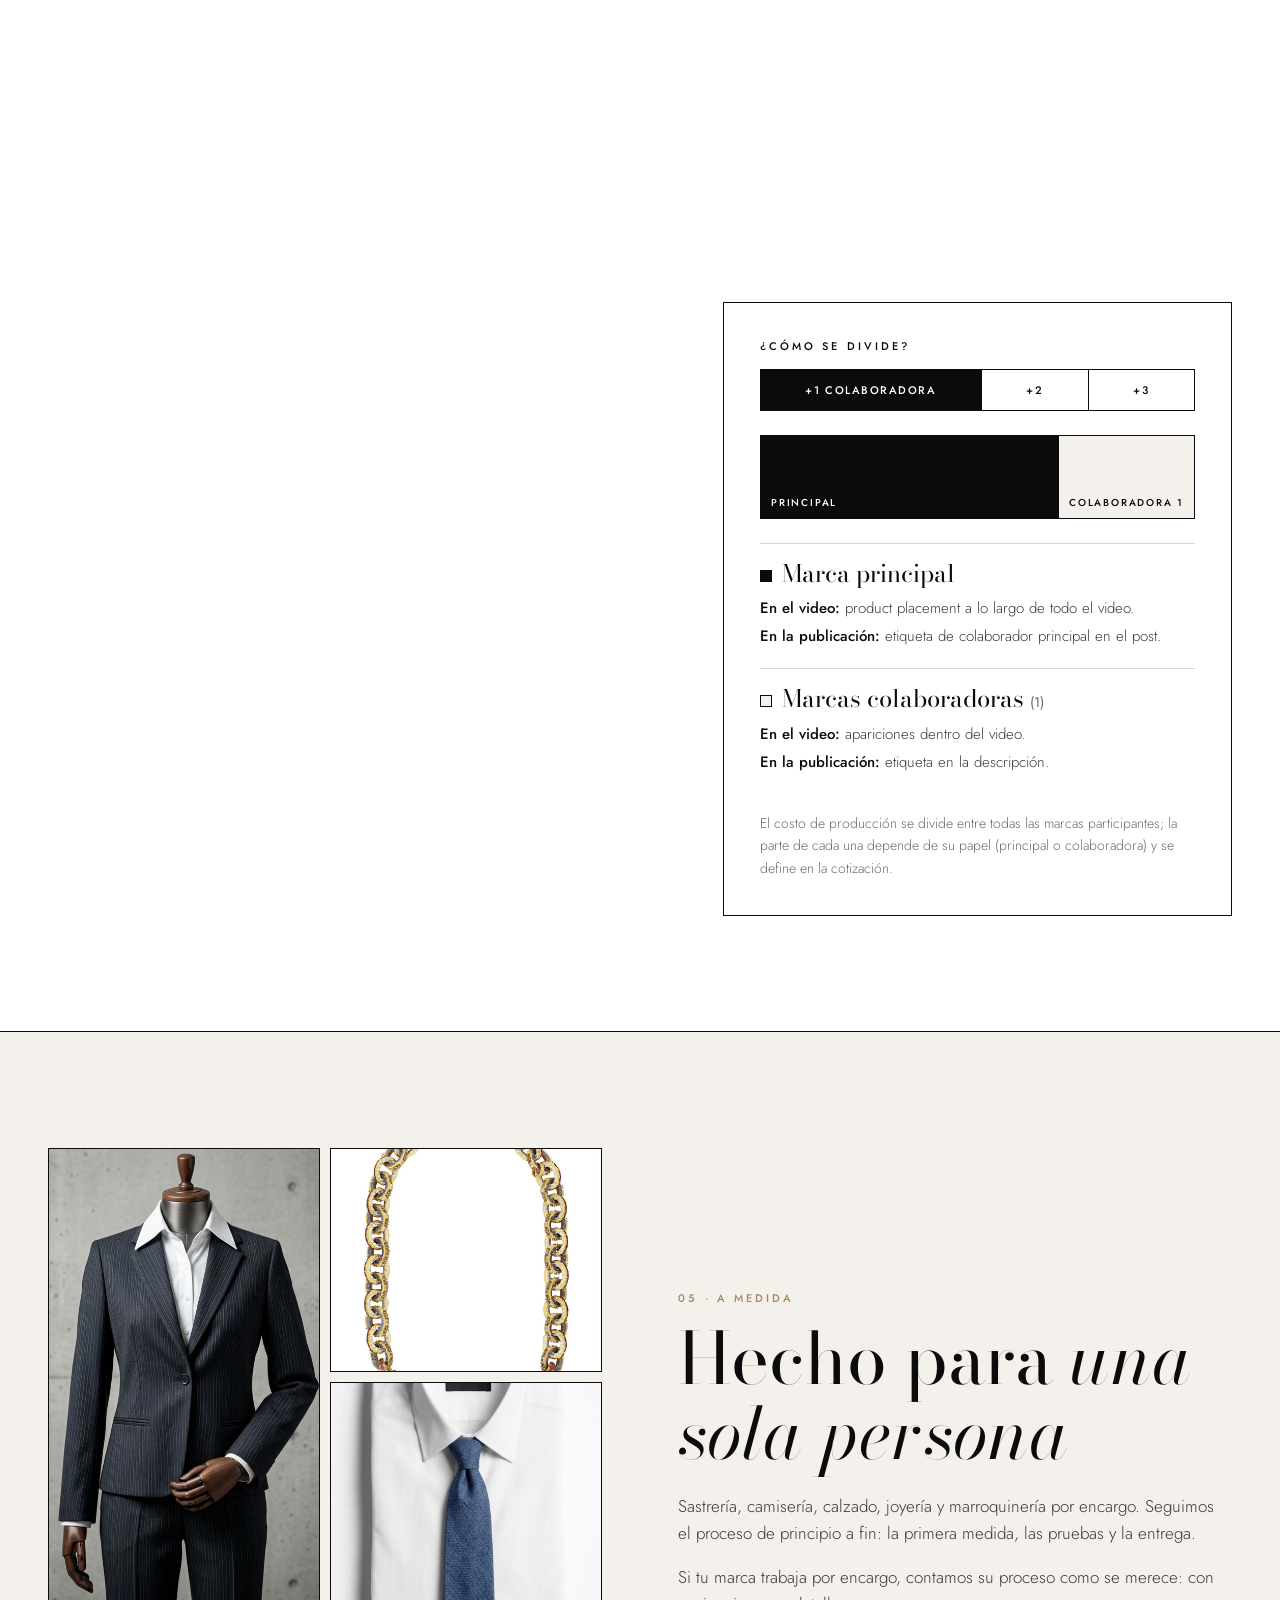
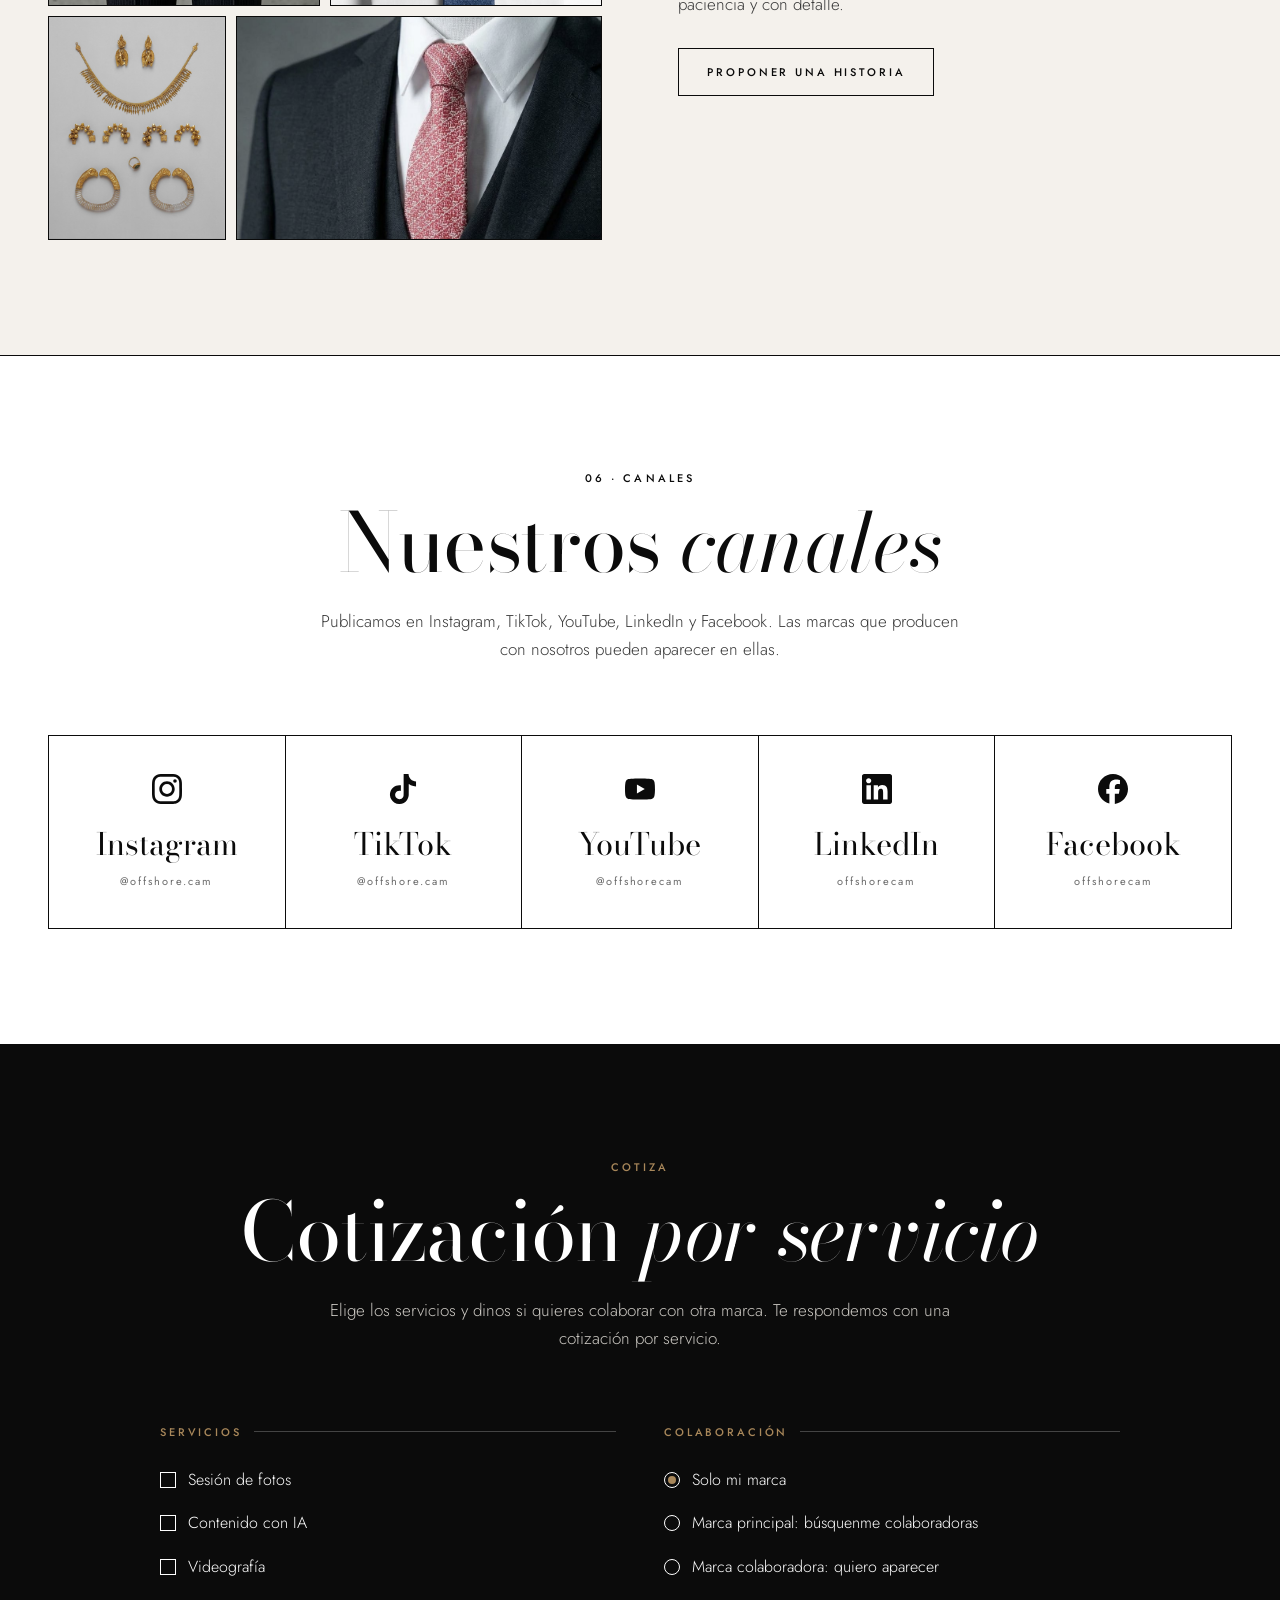
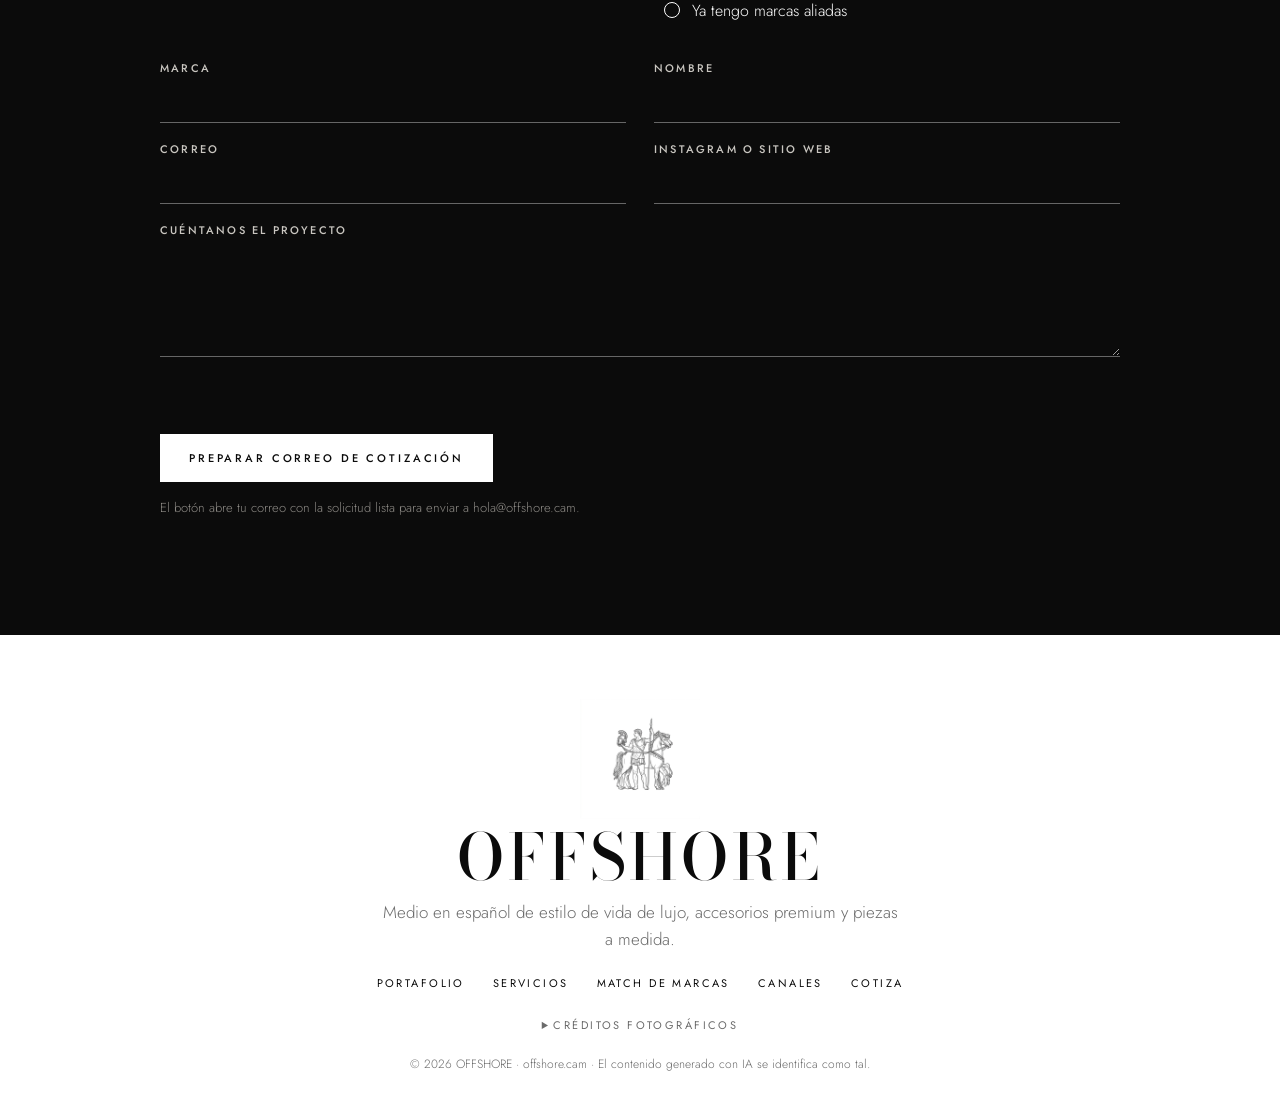
==== commit 78018c50: "offshore.cam 1.1.1: A medida collage, drop facial device, stock + product photos - A medida: editori" ====
--- a/index.html
+++ b/index.html
@@ -33,6 +33,7 @@
   </div>
   <nav class="menu" id="menu" aria-label="Secciones">
     <a href="#editorial">Editorial</a>
+    <a href="#portafolio">Portafolio</a>
     <a href="#servicios">Servicios</a>
     <a href="#match">Match de marcas</a>
     <a href="#a-medida">A medida</a>
@@ -49,8 +50,8 @@
       <p class="portada__numero">N.º 01 · Invierno 2026</p>
       <h1 class="portada__titulo">OFFSHORE</h1>
       <img class="portada__emblema" src="images/marca/offshore-emblema.jpg" alt="Emblema de OFFSHORE: guerrero clásico con yelmo y lanza junto a dos caballos, en línea negra">
-      <p class="portada__linea portada__linea--izq"><em>El nuevo</em><br>lujo habla<br>español</p>
-      <p class="portada__linea portada__linea--der">Accesorios<br>premium<br><em>&amp; piezas<br>a medida</em></p>
+      <p class="portada__linea portada__linea--izq"><em>El nuevo</em> lujo<br>habla español</p>
+      <p class="portada__linea portada__linea--der">Accesorios premium<br><em>&amp; piezas a medida</em></p>
       <figcaption class="portada__pie">Medio editorial · Producción para marcas · Colaboraciones</figcaption>
     </figure>
 
@@ -58,10 +59,11 @@
       <p class="rotulo">En este número</p>
       <ol class="indice">
         <li><a href="#editorial"><span>01</span>El oficio detrás del objeto</a></li>
-        <li><a href="#servicios"><span>02</span>Fotografía, video e IA para marcas</a></li>
-        <li><a href="#match"><span>03</span>Dos marcas, una producción, la mitad del costo</a></li>
-        <li><a href="#a-medida"><span>04</span>Hecho para una sola persona</a></li>
-        <li><a href="#canales"><span>05</span>Todos nuestros canales</a></li>
+        <li><a href="#portafolio"><span>02</span>Lo que fotografiamos</a></li>
+        <li><a href="#servicios"><span>03</span>Fotografía, video e IA para marcas</a></li>
+        <li><a href="#match"><span>04</span>Una producción, varias marcas, costo dividido</a></li>
+        <li><a href="#a-medida"><span>05</span>Hecho para una sola persona</a></li>
+        <li><a href="#canales"><span>06</span>Nuestros canales</a></li>
       </ol>
       <p class="portada__manifiesto">OFFSHORE es un canal en español dedicado al estilo de vida de lujo: relojes, piel, joyería, sastrería y todo lo que se hace con tiempo. Contamos historias, las producimos y las llevamos a cada red social.</p>
       <a class="boton" href="#cotiza">Cotiza tu producción</a>
@@ -76,19 +78,19 @@
     </header>
     <div class="editorial">
       <article class="nota nota--grande">
-        <div class="detalle detalle--yelmo" role="img" aria-label="Detalle del emblema: el yelmo"></div>
+        <div class="marco marco--alto"><img src="images/productos/joyeria-cadena-oro.jpg" alt="Cadena de oro con eslabones grandes sobre fondo blanco" loading="lazy"></div>
         <p class="rotulo">Accesorios</p>
         <h3>Lo que se lleva por años</h3>
         <p>Relojes, marroquinería, gafas, joyería y plumas: piezas que se eligen una vez y se heredan. Las fotografiamos como lo que son, objetos con historia.</p>
       </article>
       <article class="nota">
-        <div class="detalle detalle--caballos" role="img" aria-label="Detalle del emblema: cabezas de los caballos"></div>
+        <div class="marco"><img src="images/productos/cuidado-gel.jpg" alt="Tubo de crema rosa sobre piedra con luz cálida y sombras de hojas" loading="lazy"></div>
         <p class="rotulo">Estilo de vida</p>
-        <h3>Viajar despacio</h3>
-        <p>Hoteles, mar abierto, rutas y mesas que vale la pena contar.</p>
+        <h3>El ritual diario</h3>
+        <p>Cuidado de la piel, bienestar y los objetos que acompañan cada mañana.</p>
       </article>
       <article class="nota">
-        <div class="detalle detalle--lanza" role="img" aria-label="Detalle del emblema: la punta de la lanza"></div>
+        <div class="marco"><img src="images/productos/sastreria-saco-gris.jpg" alt="Saco gris de tweed con corbata plateada y camisa azul" loading="lazy"></div>
         <p class="rotulo">Taller</p>
         <h3>Las manos que lo hacen</h3>
         <p>Artesanos, sastres y joyeros, con nombre y oficio.</p>
@@ -100,15 +102,33 @@
     </div>
   </section>
 
+  <!-- PORTAFOLIO -->
+  <section class="seccion" id="portafolio">
+    <header class="seccion__cabeza">
+      <p class="rotulo">02 · Portafolio</p>
+      <h2>Lo que <em>fotografiamos</em></h2>
+      <p class="seccion__entrada">Joyería, sastrería, camisería y cuidado personal: producto sobre fondo, en detalle y en contexto.</p>
+    </header>
+    <div class="portafolio">
+      <figure class="foto foto--alta"><img src="images/productos/joyeria-oro-conjunto.jpg" alt="Conjunto de joyería de oro: collar, aretes, brazaletes y anillo" loading="lazy"><figcaption>Joyería · Conjunto en oro</figcaption></figure>
+      <figure class="foto"><img src="images/productos/sastreria-chaleco-negro.jpg" alt="Saco y chaleco negros con camisa blanca y corbata rosa" loading="lazy"><figcaption>Sastrería · Saco y chaleco</figcaption></figure>
+      <figure class="foto"><img src="images/productos/cuidado-serum.jpg" alt="Frasco blanco de sérum sobre mármol con luz suave" loading="lazy"><figcaption>Cuidado de la piel · Sérum</figcaption></figure>
+      <figure class="foto"><img src="images/productos/camisa-corbata-indigo.jpg" alt="Camisa blanca doblada con corbata índigo sobre fondo blanco" loading="lazy"><figcaption>Camisería · Camisa y corbata</figcaption></figure>
+      <figure class="foto"><img src="images/productos/saco-raya-diplomatica.jpg" alt="Saco azul noche de raya diplomática en maniquí" loading="lazy"><figcaption>Sastrería · Raya diplomática</figcaption></figure>
+    </div>
+    <p class="portafolio__nota">Imágenes de producto por cortesía de las marcas.</p>
+  </section>
+
   <!-- SERVICIOS -->
   <section class="seccion seccion--tinta" id="servicios">
     <header class="seccion__cabeza">
-      <p class="rotulo">02 · Servicios</p>
+      <p class="rotulo">03 · Servicios</p>
       <h2>Producción <em>para marcas</em></h2>
       <p class="seccion__entrada">Cotizamos por servicio: pagas solo lo que tu marca necesita. Cada pieza se entrega lista para cada red social.</p>
     </header>
     <div class="servicios">
       <article class="servicio">
+        <div class="marco marco--servicio"><img src="images/equipo/sony-a7r-iii.jpg" alt="Cámara Sony α7R III con lente zoom sobre fondo blanco" loading="lazy"></div>
         <span class="servicio__num">I</span>
         <h3>Sesión de fotos</h3>
         <p>Producto, bodegón, retrato y campaña. Dirección de arte, estilismo y retoque.</p>
@@ -120,6 +140,7 @@
         <a href="#cotiza" data-servicio="foto">Cotizar fotografía →</a>
       </article>
       <article class="servicio">
+        <div class="detalle detalle--caballos detalle--servicio" role="img" aria-label="Detalle del emblema de OFFSHORE: cabezas de caballo"></div>
         <span class="servicio__num">II</span>
         <h3>Contenido con IA</h3>
         <p>Imágenes y video generados con inteligencia artificial, dirigidos por nuestro equipo editorial y fieles a tu marca.</p>
@@ -131,6 +152,7 @@
         <a href="#cotiza" data-servicio="ia">Cotizar contenido IA →</a>
       </article>
       <article class="servicio">
+        <div class="marco marco--servicio"><img src="images/equipo/iluminacion.jpg" alt="Set de estudio con flashes, sombrillas y mesa de producto" loading="lazy"></div>
         <span class="servicio__num">III</span>
         <h3>Videografía</h3>
         <p>Reels, fashion films, piezas de marca y cobertura de eventos, en vertical y horizontal.</p>
@@ -142,35 +164,54 @@
         <a href="#cotiza" data-servicio="video">Cotizar video →</a>
       </article>
     </div>
+
+    <div class="equipo">
+      <p class="rotulo">Nuestro equipo</p>
+      <div class="equipo__fila">
+        <figure class="foto"><img src="images/equipo/sony-a7r-iii-mesa.jpg" alt="Sony α7R III con lente gran angular sobre mesa de madera" loading="lazy"><figcaption><strong>Sony α7R III</strong> Cuerpo full frame de 42 MP para foto y video</figcaption></figure>
+        <figure class="foto"><img src="images/equipo/bolsa-lentes.jpg" alt="Bolsa de cámara abierta con cámara y juego de lentes" loading="lazy"><figcaption><strong>Juego de lentes</strong> Bolsa de producción con lentes fijos y zoom</figcaption></figure>
+        <figure class="foto"><img src="images/equipo/ciclorama.jpg" alt="Estudio con ciclorama blanco e iluminación cenital" loading="lazy"><figcaption><strong>Ciclorama portátil</strong> Fondo infinito e iluminación que llevamos a tu locación</figcaption></figure>
+      </div>
+    </div>
   </section>
 
   <!-- MATCH DE MARCAS -->
   <section class="seccion" id="match">
     <header class="seccion__cabeza">
-      <p class="rotulo">03 · Match de marcas</p>
-      <h2>Dos marcas, una producción, <em>la mitad del costo</em></h2>
-      <p class="seccion__entrada">Unimos marcas que se complementan —un reloj y un sastre, una joyería y una marca de piel— para que colaboren en la misma sesión. El costo de producción se divide entre las marcas participantes.</p>
+      <p class="rotulo">04 · Match de marcas</p>
+      <h2>Una producción, varias marcas, <em>costo dividido</em></h2>
+      <p class="seccion__entrada">Unimos marcas que se complementan —un reloj y un sastre, una joyería y una marca de piel— en la misma producción. El costo de producción se divide entre las marcas participantes.</p>
     </header>
 
     <div class="match">
       <ol class="pasos">
         <li><span>1</span><h3>Nos cuentas tu marca</h3><p>Qué vendes, a quién y qué tipo de contenido buscas.</p></li>
-        <li><span>2</span><h3>Hacemos el match</h3><p>Te proponemos marcas afines que no compiten contigo y comparten tu público.</p></li>
-        <li><span>3</span><h3>Una sola producción</h3><p>Un mismo set, un mismo equipo, un mismo día. Cada marca recibe su material.</p></li>
-        <li><span>4</span><h3>Costo dividido</h3><p>La producción se reparte entre las marcas; cada una paga solo su parte.</p></li>
+        <li><span>2</span><h3>Hacemos el match</h3><p>Proponemos marcas afines que no compiten entre sí y comparten público.</p></li>
+        <li><span>3</span><h3>Una sola producción</h3><p>Un mismo set, un mismo equipo, un mismo día.</p></li>
+        <li><span>4</span><h3>Costo dividido</h3><p>Cada marca paga su parte de la producción según su papel en la colaboración.</p></li>
       </ol>
 
       <div class="reparto" aria-live="polite">
-        <p class="rotulo">Así se divide</p>
-        <div class="reparto__control" role="group" aria-label="Número de marcas en la colaboración">
-          <button type="button" data-marcas="1">1 marca</button>
-          <button type="button" data-marcas="2" aria-pressed="true">2 marcas</button>
-          <button type="button" data-marcas="3">3 marcas</button>
-          <button type="button" data-marcas="4">4 marcas</button>
+        <p class="rotulo">¿Cómo se divide?</p>
+        <div class="reparto__control" role="group" aria-label="Marcas colaboradoras">
+          <button type="button" data-colab="1" aria-pressed="true">+1 colaboradora</button>
+          <button type="button" data-colab="2">+2</button>
+          <button type="button" data-colab="3">+3</button>
         </div>
         <div class="reparto__barra" id="repartoBarra"></div>
-        <p class="reparto__cifra"><span id="repartoPct">50 %</span> del costo de producción por marca</p>
-        <p class="reparto__nota">La producción compartida (equipo, set, locación, dirección) se divide en partes iguales. Lo exclusivo de cada marca —retoque extra, cortes adicionales, licencias— se cotiza aparte.</p>
+        <dl class="niveles">
+          <div class="nivel nivel--principal">
+            <dt>Marca principal</dt>
+            <dd><strong>En el video:</strong> product placement a lo largo de todo el video.</dd>
+            <dd><strong>En la publicación:</strong> etiqueta de colaborador principal en el post.</dd>
+          </div>
+          <div class="nivel">
+            <dt>Marcas colaboradoras <span id="repartoCuantas">(1)</span></dt>
+            <dd><strong>En el video:</strong> apariciones dentro del video.</dd>
+            <dd><strong>En la publicación:</strong> etiqueta en la descripción.</dd>
+          </div>
+        </dl>
+        <p class="reparto__nota">El costo de producción se divide entre todas las marcas participantes; la parte de cada una depende de su papel (principal o colaboradora) y se define en la cotización.</p>
       </div>
     </div>
   </section>
@@ -178,9 +219,15 @@
   <!-- A MEDIDA -->
   <section class="seccion seccion--papel" id="a-medida">
     <div class="medida">
-      <div class="detalle detalle--figura" role="img" aria-label="Detalle del emblema: el guerrero con su lanza"></div>
+      <div class="collage" role="img" aria-label="Collage de piezas de lujo sin marca: cadena de oro, conjunto de joyería, saco de raya diplomática, camisa con corbata y chaleco">
+        <img class="collage__a" src="images/productos/saco-raya-diplomatica.jpg" alt="" loading="lazy">
+        <img class="collage__b" src="images/productos/joyeria-cadena-oro.jpg" alt="" loading="lazy">
+        <img class="collage__c" src="images/productos/camisa-corbata-indigo.jpg" alt="" loading="lazy">
+        <img class="collage__d" src="images/productos/joyeria-oro-conjunto.jpg" alt="" loading="lazy">
+        <img class="collage__e" src="images/productos/sastreria-chaleco-negro.jpg" alt="" loading="lazy">
+      </div>
       <div class="medida__texto">
-        <p class="rotulo">04 · A medida</p>
+        <p class="rotulo">05 · A medida</p>
         <h2>Hecho para <em>una sola persona</em></h2>
         <p>Sastrería, camisería, calzado, joyería y marroquinería por encargo. Seguimos el proceso de principio a fin: la primera medida, las pruebas y la entrega.</p>
         <p>Si tu marca trabaja por encargo, contamos su proceso como se merece: con paciencia y con detalle.</p>
@@ -192,19 +239,16 @@
   <!-- CANALES -->
   <section class="seccion" id="canales">
     <header class="seccion__cabeza">
-      <p class="rotulo">05 · Canales</p>
-      <h2>Todos nuestros <em>canales</em></h2>
-      <p class="seccion__entrada">Publicamos en todas las redes. Las marcas que producen con nosotros pueden aparecer en ellas.</p>
+      <p class="rotulo">06 · Canales</p>
+      <h2>Nuestros <em>canales</em></h2>
+      <p class="seccion__entrada">Publicamos en Instagram, TikTok, YouTube, LinkedIn y Facebook. Las marcas que producen con nosotros pueden aparecer en ellas.</p>
     </header>
     <ul class="canales">
-      <li><a href="https://www.instagram.com/offshore.cam" rel="noopener" target="_blank"><strong>Instagram</strong><span>@offshore.cam</span></a></li>
-      <li><a href="https://www.tiktok.com/@offshore.cam" rel="noopener" target="_blank"><strong>TikTok</strong><span>@offshore.cam</span></a></li>
-      <li><a href="https://www.youtube.com/@offshorecam" rel="noopener" target="_blank"><strong>YouTube</strong><span>@offshorecam</span></a></li>
-      <li><a href="https://www.pinterest.com/offshorecam" rel="noopener" target="_blank"><strong>Pinterest</strong><span>offshorecam</span></a></li>
-      <li><a href="https://www.threads.net/@offshore.cam" rel="noopener" target="_blank"><strong>Threads</strong><span>@offshore.cam</span></a></li>
-      <li><a href="https://x.com/offshorecam" rel="noopener" target="_blank"><strong>X</strong><span>@offshorecam</span></a></li>
-      <li><a href="https://www.facebook.com/offshorecam" rel="noopener" target="_blank"><strong>Facebook</strong><span>offshorecam</span></a></li>
-      <li><a href="https://www.linkedin.com/company/offshorecam" rel="noopener" target="_blank"><strong>LinkedIn</strong><span>offshorecam</span></a></li>
+      <li><a href="https://www.instagram.com/offshore.cam" rel="noopener" target="_blank" aria-label="Instagram @offshore.cam"><svg viewBox="0 0 24 24" aria-hidden="true"><path d="M7.0301.084c-1.2768.0602-2.1487.264-2.911.5634-.7888.3075-1.4575.72-2.1228 1.3877-.6652.6677-1.075 1.3368-1.3802 2.127-.2954.7638-.4956 1.6365-.552 2.914-.0564 1.2775-.0689 1.6882-.0626 4.947.0062 3.2586.0206 3.6671.0825 4.9473.061 1.2765.264 2.1482.5635 2.9107.308.7889.72 1.4573 1.388 2.1228.6679.6655 1.3365 1.0743 2.1285 1.38.7632.295 1.6361.4961 2.9134.552 1.2773.056 1.6884.069 4.9462.0627 3.2578-.0062 3.668-.0207 4.9478-.0814 1.28-.0607 2.147-.2652 2.9098-.5633.7889-.3086 1.4578-.72 2.1228-1.3881.665-.6682 1.0745-1.3378 1.3795-2.1284.2957-.7632.4966-1.636.552-2.9124.056-1.2809.0692-1.6898.063-4.948-.0063-3.2583-.021-3.6668-.0817-4.9465-.0607-1.2797-.264-2.1487-.5633-2.9117-.3084-.7889-.72-1.4568-1.3876-2.1228C21.2982 1.33 20.628.9208 19.8378.6165 19.074.321 18.2017.1197 16.9244.0645 15.6471.0093 15.236-.005 11.977.0014 8.718.0076 8.31.0215 7.0301.0839m.1402 21.6932c-1.17-.0509-1.8053-.2453-2.2287-.408-.5606-.216-.96-.4771-1.3819-.895-.422-.4178-.6811-.8186-.9-1.378-.1644-.4234-.3624-1.058-.4171-2.228-.0595-1.2645-.072-1.6442-.079-4.848-.007-3.2037.0053-3.583.0607-4.848.05-1.169.2456-1.805.408-2.2282.216-.5613.4762-.96.895-1.3816.4188-.4217.8184-.6814 1.3783-.9003.423-.1651 1.0575-.3614 2.227-.4171 1.2655-.06 1.6447-.072 4.848-.079 3.2033-.007 3.5835.005 4.8495.0608 1.169.0508 1.8053.2445 2.228.408.5608.216.96.4754 1.3816.895.4217.4194.6816.8176.9005 1.3787.1653.4217.3617 1.056.4169 2.2263.0602 1.2655.0739 1.645.0796 4.848.0058 3.203-.0055 3.5834-.061 4.848-.051 1.17-.245 1.8055-.408 2.2294-.216.5604-.4763.96-.8954 1.3814-.419.4215-.8181.6811-1.3783.9-.4224.1649-1.0577.3617-2.2262.4174-1.2656.0595-1.6448.072-4.8493.079-3.2045.007-3.5825-.006-4.848-.0608M16.953 5.5864A1.44 1.44 0 1 0 18.39 4.144a1.44 1.44 0 0 0-1.437 1.4424M5.8385 12.012c.0067 3.4032 2.7706 6.1557 6.173 6.1493 3.4026-.0065 6.157-2.7701 6.1506-6.1733-.0065-3.4032-2.771-6.1565-6.174-6.1498-3.403.0067-6.156 2.771-6.1496 6.1738M8 12.0077a4 4 0 1 1 4.008 3.9921A3.9996 3.9996 0 0 1 8 12.0077"/></svg><strong>Instagram</strong><span>@offshore.cam</span></a></li>
+      <li><a href="https://www.tiktok.com/@offshore.cam" rel="noopener" target="_blank" aria-label="TikTok @offshore.cam"><svg viewBox="0 0 24 24" aria-hidden="true"><path d="M12.525.02c1.31-.02 2.61-.01 3.91-.02.08 1.53.63 3.09 1.75 4.17 1.12 1.11 2.7 1.62 4.24 1.79v4.03c-1.44-.05-2.89-.35-4.2-.97-.57-.26-1.1-.59-1.62-.93-.01 2.92.01 5.84-.02 8.75-.08 1.4-.54 2.79-1.35 3.94-1.31 1.92-3.58 3.17-5.91 3.21-1.43.08-2.86-.31-4.08-1.03-2.02-1.19-3.44-3.37-3.65-5.71-.02-.5-.03-1-.01-1.49.18-1.9 1.12-3.72 2.58-4.96 1.66-1.44 3.98-2.13 6.15-1.72.02 1.48-.04 2.96-.04 4.44-.99-.32-2.15-.23-3.02.37-.63.41-1.11 1.04-1.36 1.75-.21.51-.15 1.07-.14 1.61.24 1.64 1.82 3.02 3.5 2.87 1.12-.01 2.19-.66 2.77-1.61.19-.33.4-.67.41-1.06.1-1.79.06-3.57.07-5.36.01-4.03-.01-8.05.02-12.07z"/></svg><strong>TikTok</strong><span>@offshore.cam</span></a></li>
+      <li><a href="https://www.youtube.com/@offshorecam" rel="noopener" target="_blank" aria-label="YouTube @offshorecam"><svg viewBox="0 0 24 24" aria-hidden="true"><path d="M23.498 6.186a3.016 3.016 0 0 0-2.122-2.136C19.505 3.545 12 3.545 12 3.545s-7.505 0-9.377.505A3.017 3.017 0 0 0 .502 6.186C0 8.07 0 12 0 12s0 3.93.502 5.814a3.016 3.016 0 0 0 2.122 2.136c1.871.505 9.376.505 9.376.505s7.505 0 9.377-.505a3.015 3.015 0 0 0 2.122-2.136C24 15.93 24 12 24 12s0-3.93-.502-5.814zM9.545 15.568V8.432L15.818 12l-6.273 3.568z"/></svg><strong>YouTube</strong><span>@offshorecam</span></a></li>
+      <li><a href="https://www.linkedin.com/company/offshorecam" rel="noopener" target="_blank" aria-label="LinkedIn offshorecam"><svg viewBox="0 0 24 24" aria-hidden="true"><path d="M20.447 20.452h-3.554v-5.569c0-1.328-.027-3.037-1.852-3.037-1.853 0-2.136 1.445-2.136 2.939v5.667H9.351V9h3.414v1.561h.046c.477-.9 1.637-1.85 3.37-1.85 3.601 0 4.267 2.37 4.267 5.455v6.286zM5.337 7.433c-1.144 0-2.063-.926-2.063-2.065 0-1.138.92-2.063 2.063-2.063 1.14 0 2.064.925 2.064 2.063 0 1.139-.925 2.065-2.064 2.065zm1.782 13.019H3.555V9h3.564v11.452zM22.225 0H1.771C.792 0 0 .774 0 1.729v20.542C0 23.227.792 24 1.771 24h20.451C23.2 24 24 23.227 24 22.271V1.729C24 .774 23.2 0 22.222 0h.003z"/></svg><strong>LinkedIn</strong><span>offshorecam</span></a></li>
+      <li><a href="https://www.facebook.com/offshorecam" rel="noopener" target="_blank" aria-label="Facebook offshorecam"><svg viewBox="0 0 24 24" aria-hidden="true"><path d="M9.101 23.691v-7.98H6.627v-3.667h2.474v-1.58c0-4.085 1.848-5.978 5.858-5.978.401 0 .955.042 1.468.103a8.68 8.68 0 0 1 1.141.195v3.325a8.623 8.623 0 0 0-.653-.036 26.805 26.805 0 0 0-.733-.009c-.707 0-1.259.096-1.675.309a1.686 1.686 0 0 0-.679.622c-.258.42-.374.995-.374 1.752v1.297h3.919l-.386 2.103-.287 1.564h-3.246v8.245C19.396 23.238 24 18.179 24 12.044c0-6.627-5.373-12-12-12s-12 5.373-12 12c0 5.628 3.874 10.35 9.101 11.647Z"/></svg><strong>Facebook</strong><span>offshorecam</span></a></li>
     </ul>
   </section>
 
@@ -225,8 +269,9 @@
       <fieldset>
         <legend>Colaboración</legend>
         <label class="opcion"><input type="radio" name="colab" value="Solo mi marca" checked> Solo mi marca</label>
-        <label class="opcion"><input type="radio" name="colab" value="Busco match con otra marca (costo dividido)"> Búsquenme una marca (costo dividido)</label>
-        <label class="opcion"><input type="radio" name="colab" value="Ya tengo una marca aliada (costo dividido)"> Ya tengo marca aliada (costo dividido)</label>
+        <label class="opcion"><input type="radio" name="colab" value="Marca principal — busco marcas colaboradoras (costo dividido)"> Marca principal: búsquenme colaboradoras</label>
+        <label class="opcion"><input type="radio" name="colab" value="Marca colaboradora — quiero aparecer en una producción (costo dividido)"> Marca colaboradora: quiero aparecer</label>
+        <label class="opcion"><input type="radio" name="colab" value="Ya tengo marcas aliadas (costo dividido)"> Ya tengo marcas aliadas</label>
       </fieldset>
       <div class="campos">
         <label>Marca<input type="text" name="marca" autocomplete="organization" required></label>
@@ -248,8 +293,21 @@
   <p class="pie__nombre">OFFSHORE</p>
   <p class="pie__texto">Medio en español de estilo de vida de lujo, accesorios premium y piezas a medida.</p>
   <nav class="pie__nav" aria-label="Pie">
-    <a href="#servicios">Servicios</a><a href="#match">Match de marcas</a><a href="#canales">Canales</a><a href="#cotiza">Cotiza</a>
+    <a href="#portafolio">Portafolio</a><a href="#servicios">Servicios</a><a href="#match">Match de marcas</a><a href="#canales">Canales</a><a href="#cotiza">Cotiza</a>
   </nav>
+  <details class="creditos">
+    <summary>Créditos fotográficos</summary>
+    <ul>
+      <li>Sony α7R III sobre fondo blanco — Jürgen Matern, <a href="https://commons.wikimedia.org/wiki/File:Sony_Alpha_ILCE-7RM3_full_frame_camera_with_lens.jpeg" rel="noopener">CC BY-SA 4.0</a></li>
+      <li>Sony α7R III sobre mesa — John Brighenti, <a href="https://commons.wikimedia.org/wiki/File:Sony_Alpha_7R_III_with_Sigma_14-24mm_F2.8_DG_DN_Art.jpg" rel="noopener">CC BY 2.0</a></li>
+      <li>Bolsa con lentes — Edvvc, <a href="https://commons.wikimedia.org/wiki/File:Six_lenses_(7410220256).jpg" rel="noopener">CC BY 2.0</a></li>
+      <li>Ciclorama — MarkScarrott, <a href="https://commons.wikimedia.org/wiki/File:STUDIO_2_1.jpg" rel="noopener">CC BY-SA 4.0</a></li>
+      <li>Set de iluminación — Klaus Ohlenschläger, <a href="https://commons.wikimedia.org/wiki/File:Professionelle_Produktfotografie_im_Fotostudio.jpg" rel="noopener">CC BY-SA 4.0</a></li>
+      <li>Conjunto de joyería — The Metropolitan Museum of Art, <a href="https://commons.wikimedia.org/wiki/File:Gold_ring_set_with_an_emerald_MET_DT283.jpg" rel="noopener">CC0</a></li>
+      <li>Cadena de oro — Livrustkammaren (Suecia), <a href="https://commons.wikimedia.org/wiki/File:Gold_chain_with_gemstones_and_enamel,_late_16th_century,_The_Royal_Armoury,_Sweden.jpg" rel="noopener">dominio público</a></li>
+      <li>Imágenes de producto de sastrería, camisería y cuidado de la piel: cortesía de las marcas.</li>
+    </ul>
+  </details>
   <p class="pie__legal">© <span id="anio">2026</span> OFFSHORE · offshore.cam · El contenido generado con IA se identifica como tal.</p>
 </footer>
 
--- a/css/offshore.css
+++ b/css/offshore.css
@@ -44,14 +44,14 @@
 
 /* ---------- Portada ---------- */
 .portada{max-width:var(--ancho);margin:0 auto;padding:clamp(28px,5vw,64px) var(--margen);display:grid;grid-template-columns:minmax(0,1.35fr) minmax(0,1fr);gap:clamp(28px,5vw,72px);align-items:start}
-.portada__cubierta{position:relative;margin:0;aspect-ratio:3/4;background:var(--crema);overflow:hidden;border:1px solid var(--tinta)}
-.portada__numero{position:absolute;top:18px;left:0;right:0;text-align:center;font:400 10px var(--sans);letter-spacing:.3em;text-transform:uppercase;margin:0;z-index:2}
-.portada__titulo{position:absolute;top:34px;left:0;right:0;text-align:center;font-size:clamp(56px,11.5vw,150px);font-weight:600;letter-spacing:.02em;font-variation-settings:"opsz" 96;z-index:2;line-height:1}
-.portada__emblema{position:absolute;left:50%;top:56%;width:118%;max-width:none;transform:translate(-50%,-50%);mix-blend-mode:multiply;z-index:1}
-.portada__linea{position:absolute;z-index:2;margin:0;font-family:var(--serif);font-size:clamp(17px,2.2vw,28px);line-height:1.1;text-transform:uppercase;letter-spacing:.02em}
+.portada__cubierta{container-type:inline-size;position:relative;margin:0;aspect-ratio:3/4;background:var(--crema);overflow:hidden;border:1px solid var(--tinta)}
+.portada__numero{position:absolute;top:3cqw;left:0;right:0;text-align:center;font:400 10px var(--sans);letter-spacing:.3em;text-transform:uppercase;margin:0;z-index:2}
+.portada__titulo{position:absolute;top:7.5cqw;left:0;right:0;text-align:center;font-size:17cqw;font-weight:600;letter-spacing:.02em;font-variation-settings:"opsz" 96;z-index:2;line-height:1}
+.portada__emblema{position:absolute;left:50%;top:58%;width:100%;max-width:none;transform:translate(-50%,-50%);mix-blend-mode:multiply;z-index:1}
+.portada__linea{position:absolute;z-index:2;margin:0;font-family:var(--serif);font-size:4.2cqw;line-height:1.1;text-transform:uppercase;letter-spacing:.02em}
 .portada__linea em{text-transform:none;font-size:1.05em}
-.portada__linea--izq{left:22px;top:42%}
-.portada__linea--der{right:22px;top:66%;text-align:right}
+.portada__linea--izq{left:5cqw;top:27%}
+.portada__linea--der{right:5cqw;bottom:8%;text-align:right}
 .portada__pie{position:absolute;bottom:16px;left:0;right:0;text-align:center;font:400 10px var(--sans);letter-spacing:.24em;text-transform:uppercase;z-index:2}
 .portada__indice{padding-top:8px}
 .indice{list-style:none;margin:0 0 28px;padding:0;border-top:1px solid var(--tinta)}
@@ -89,6 +89,21 @@
 .nota:hover .detalle--caballos{background-size:410%}
 .nota:hover .detalle--lanza{background-size:560%}
 
+/* Fotografías */
+.marco{border:1px solid var(--tinta);aspect-ratio:1;overflow:hidden;margin-bottom:20px;background:var(--crema)}
+.marco--alto{aspect-ratio:4/5}
+.marco img{width:100%;height:100%;object-fit:cover;filter:saturate(.92);transition:transform 1.1s ease}
+.nota:hover .marco img,.foto:hover img{transform:scale(1.04)}
+.foto{margin:0}
+.foto img{width:100%;aspect-ratio:4/5;object-fit:cover;border:1px solid var(--tinta);transition:transform 1.1s ease}
+.foto figcaption{margin-top:10px;font:500 11px/1.5 var(--sans);letter-spacing:.2em;text-transform:uppercase}
+
+/* ---------- Portafolio ---------- */
+.portafolio{display:grid;grid-template-columns:repeat(3,1fr);gap:clamp(16px,2.6vw,36px)}
+.portafolio .foto{overflow:hidden}
+.portafolio .foto:nth-child(3n+2){margin-top:clamp(0px,5vw,72px)}
+.portafolio__nota{text-align:center;margin-top:32px;font-size:13px;color:var(--gris)}
+
 /* ---------- Editorial ---------- */
 .editorial{display:grid;grid-template-columns:1.4fr 1fr 1fr;gap:clamp(20px,3vw,40px);align-items:start}
 .nota h3{font-size:clamp(24px,2.4vw,34px);margin-bottom:10px}
@@ -110,6 +125,17 @@
 .servicio li{padding:9px 0;border-top:1px solid #2a2a2a}
 .servicio a{font:500 11px var(--sans);letter-spacing:.24em;text-transform:uppercase;text-decoration:none;border-bottom:1px solid var(--oro);padding-bottom:3px}
 
+.marco--servicio{border-color:#333;aspect-ratio:4/3;margin-bottom:24px}
+.marco--servicio img{filter:grayscale(.15) contrast(1.02)}
+.detalle--servicio{aspect-ratio:4/3;border-color:#333;margin-bottom:24px}
+.servicio:hover .marco--servicio img{transform:scale(1.04)}
+.equipo{margin-top:clamp(48px,7vw,88px)!important;text-align:center}
+.equipo__fila{display:grid;grid-template-columns:repeat(3,1fr);gap:clamp(16px,2.6vw,36px);text-align:left;margin-top:20px}
+.equipo .foto{overflow:hidden}
+.equipo .foto img{aspect-ratio:1;border-color:#333}
+.equipo .foto figcaption{font:300 15px/1.5 var(--sans);letter-spacing:0;text-transform:none;color:#c9c6c0}
+.equipo .foto strong{display:block;font:400 24px/1.2 var(--serif);color:var(--papel);margin-bottom:4px}
+
 /* ---------- Match ---------- */
 .match{display:grid;grid-template-columns:1.2fr 1fr;gap:clamp(28px,5vw,72px);align-items:start}
 .pasos{list-style:none;margin:0;padding:0;counter-reset:p}
@@ -120,14 +146,23 @@
 .pasos p{margin:0;color:#3a3a3a}
 .reparto{border:1px solid var(--tinta);padding:clamp(22px,3vw,36px);position:sticky;top:150px}
 .reparto__control{display:flex;flex-wrap:wrap;gap:0;border:1px solid var(--tinta);margin-bottom:24px}
-.reparto__control button{flex:1;min-width:0;padding:12px 6px;background:none;border:0;border-right:1px solid var(--tinta);font:500 11px var(--sans);letter-spacing:.14em;text-transform:uppercase;cursor:pointer;color:var(--tinta)}
+.reparto__control button{flex:1 1 auto;min-width:0;padding:12px 6px;background:none;border:0;border-right:1px solid var(--tinta);font:500 11px var(--sans);letter-spacing:.14em;text-transform:uppercase;cursor:pointer;color:var(--tinta)}
 .reparto__control button:last-child{border-right:0}
 .reparto__control button[aria-pressed="true"]{background:var(--tinta);color:var(--papel)}
 .reparto__barra{display:flex;height:84px;border:1px solid var(--tinta)}
-.reparto__barra div{flex:1;display:flex;align-items:flex-end;padding:8px 10px;font:500 10px var(--sans);letter-spacing:.18em;text-transform:uppercase;border-right:1px solid var(--tinta);animation:entra .45s ease both}
+.reparto__barra div{flex:1;min-width:0;overflow:hidden;white-space:nowrap;display:flex;align-items:flex-end;padding:8px 10px;font:500 10px var(--sans);letter-spacing:.18em;text-transform:uppercase;border-right:1px solid var(--tinta);animation:entra .45s ease both}
 .reparto__barra div:last-child{border-right:0}
 .reparto__barra div:nth-child(odd){background:var(--tinta);color:var(--papel)}
 .reparto__barra div:nth-child(even){background:var(--crema)}
+.reparto__barra .principal{flex:2.4}
+.niveles{margin:24px 0 18px}
+.nivel{padding:16px 0;border-top:1px solid var(--linea)}
+.nivel dt{font:400 24px/1.2 var(--serif);margin-bottom:8px}
+.nivel dt::before{content:"";display:inline-block;width:12px;height:12px;background:var(--crema);border:1px solid var(--tinta);margin-right:10px}
+.nivel--principal dt::before{background:var(--tinta)}
+.nivel dt span{font:400 14px var(--sans);color:var(--gris)}
+.nivel dd{margin:0 0 4px;font-size:15px;color:#3a3a3a}
+.nivel dd strong{font-weight:500;color:var(--tinta)}
 @keyframes entra{from{opacity:0;transform:scaleY(.6)}to{opacity:1;transform:none}}
 .reparto__cifra{font:400 18px var(--sans);margin:22px 0 10px}
 .reparto__cifra span{display:block;font:500 clamp(54px,7vw,84px)/1 var(--serif);font-variation-settings:"opsz" 96}
@@ -139,11 +174,20 @@
 .medida p:not(.rotulo){color:#3a3a3a;margin:0 0 16px}
 .medida .rotulo{color:var(--oro)}
 .medida .boton{margin-top:14px}
+/* A medida: collage de piezas sin marca (rejilla editorial, sin logotipos) */
+.collage{display:grid;grid-template-columns:repeat(6,1fr);grid-template-rows:repeat(6,minmax(0,1fr));gap:10px;aspect-ratio:4/5}
+.collage img{width:100%;height:100%;object-fit:cover;border:1px solid var(--tinta);background:var(--crema);filter:saturate(.92)}
+.collage__a{grid-column:1/4;grid-row:1/5}
+.collage__b{grid-column:4/7;grid-row:1/3;object-position:50% 40%}
+.collage__c{grid-column:4/7;grid-row:3/5}
+.collage__d{grid-column:1/3;grid-row:5/7}
+.collage__e{grid-column:3/7;grid-row:5/7;object-position:50% 30%}
 
 /* ---------- Canales ---------- */
-.canales{list-style:none;margin:0 auto;padding:0;display:grid;grid-template-columns:repeat(4,1fr);border-top:1px solid var(--tinta);border-left:1px solid var(--tinta)}
+.canales{list-style:none;margin:0 auto;padding:0;display:grid;grid-template-columns:repeat(5,1fr);border-top:1px solid var(--tinta);border-left:1px solid var(--tinta)}
 .canales li{border-right:1px solid var(--tinta);border-bottom:1px solid var(--tinta)}
 .canales a{display:flex;flex-direction:column;gap:6px;padding:clamp(22px,3vw,40px) 18px;text-decoration:none;text-align:center;transition:background .25s,color .25s;height:100%}
+.canales svg{width:30px;height:30px;margin:0 auto 10px;fill:currentColor}
 .canales strong{font:400 clamp(22px,2.4vw,32px) var(--serif)}
 .canales span{font:400 11px var(--sans);letter-spacing:.18em;color:var(--gris)}
 .canales a:hover{background:var(--tinta);color:var(--papel)}
@@ -176,6 +220,10 @@
 .pie__nav a{font:400 11px var(--sans);letter-spacing:.22em;text-transform:uppercase;text-decoration:none}
 .pie__legal{font-size:12px;color:var(--gris);margin:0}
 
+.creditos{max-width:720px;margin:0 auto 22px;text-align:left;font-size:12px;color:var(--gris)}
+.creditos summary{text-align:center;cursor:pointer;font:400 11px var(--sans);letter-spacing:.22em;text-transform:uppercase}
+.creditos ul{margin:14px 0 0;padding-left:18px;line-height:1.7}
+
 /* Aparición suave */
 .revela{opacity:0;transform:translateY(18px);transition:opacity .8s ease,transform .8s ease}
 .revela.visible{opacity:1;transform:none}
@@ -188,7 +236,10 @@
   .nota--grande{grid-column:1/-1}
   .servicios{grid-template-columns:1fr}
   .servicio{border-right:0;border-bottom:1px solid #333}
-  .canales{grid-template-columns:repeat(2,1fr)}
+  .canales{grid-template-columns:repeat(3,1fr)}
+  .portafolio{grid-template-columns:repeat(2,1fr)}
+  .portafolio .foto:nth-child(3n+2){margin-top:0}
+  .equipo__fila{grid-template-columns:1fr}
   .reparto{position:static}
 }
 @media (max-width:760px){
@@ -199,9 +250,12 @@
 }
 @media (min-width:761px){.menu-btn{visibility:hidden}}
 @media (max-width:520px){
+  .mancheta__nombre{font-size:40px}
+  .mancheta__canales{display:none}
+  .portada__pie{display:none}
+  .portada__linea--der{bottom:5%}
   .editorial{grid-template-columns:1fr}
-  .portada__linea{font-size:15px}
-  .portada__linea--izq{left:12px}
-  .portada__linea--der{right:12px}
+  .canales{grid-template-columns:repeat(2,1fr)}
+  .canales li:last-child{grid-column:1/-1}
   .reparto__control button{font-size:10px;letter-spacing:.06em}
 }
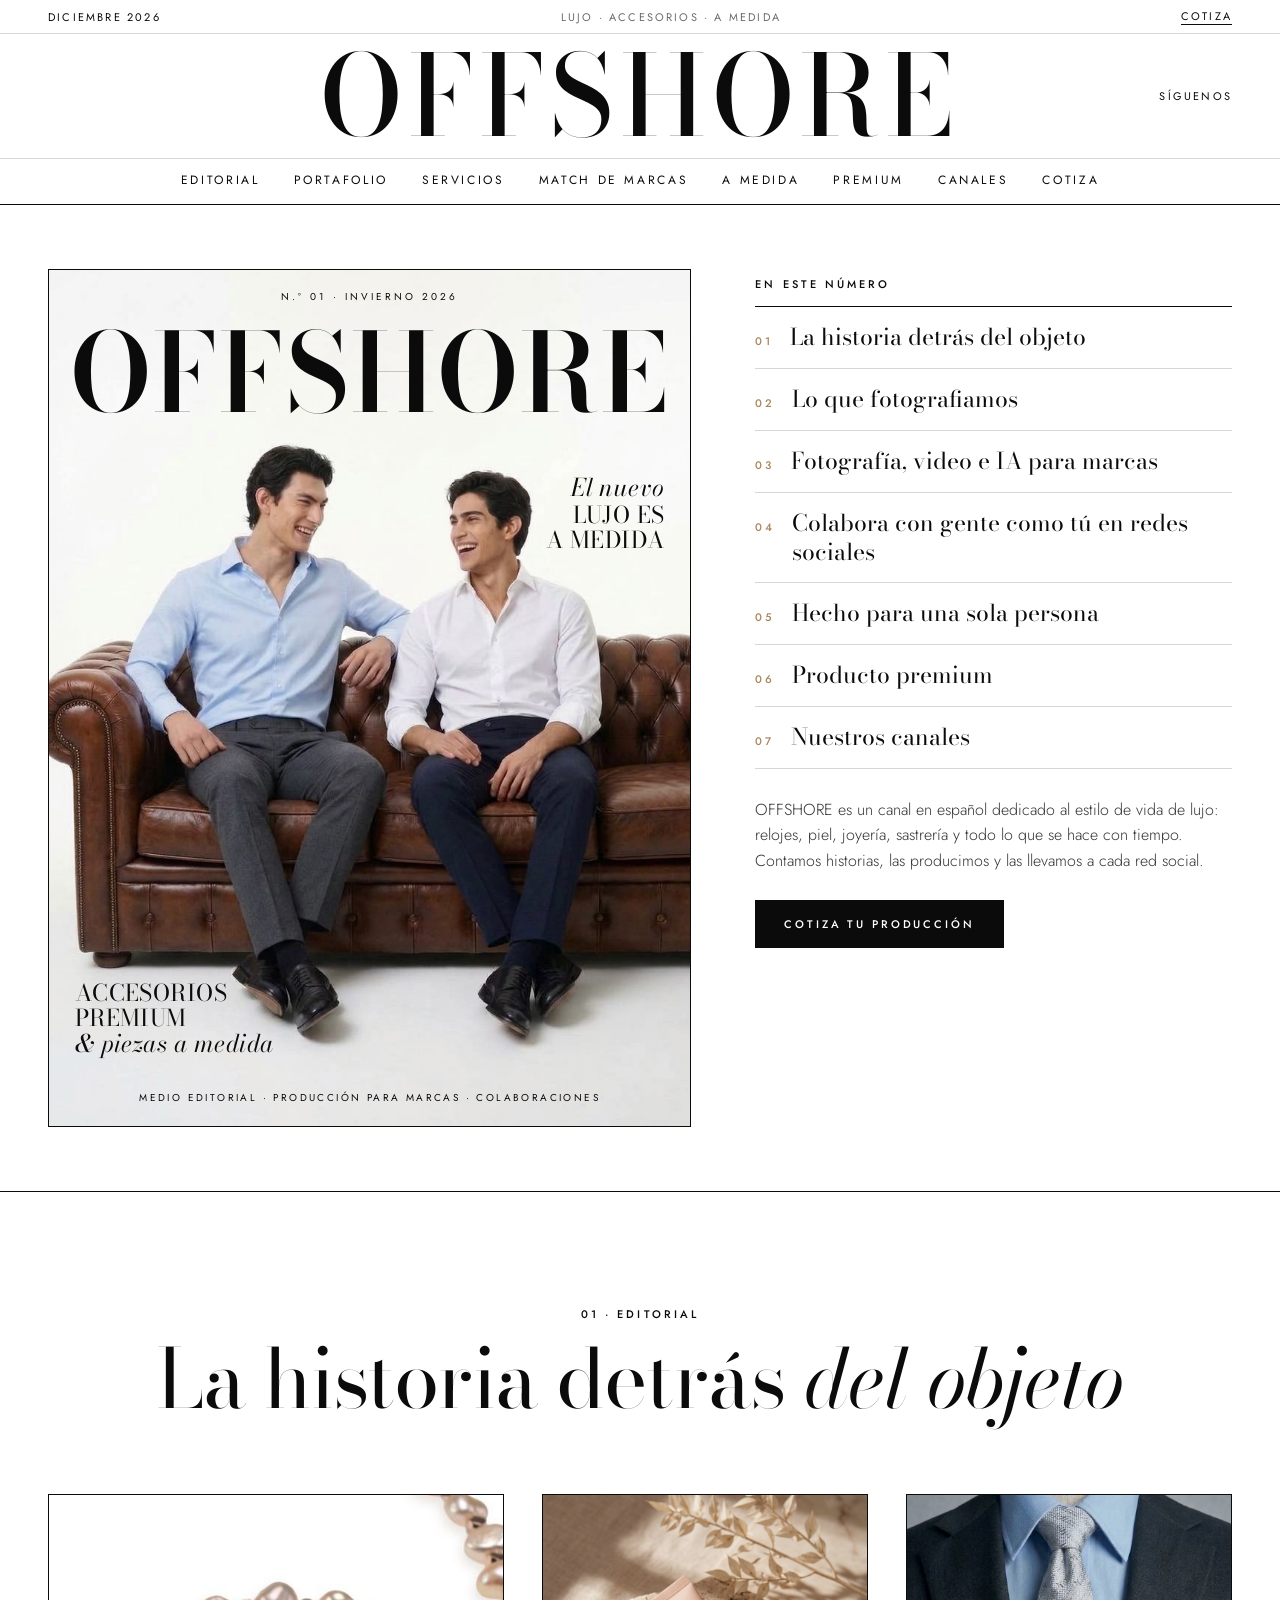
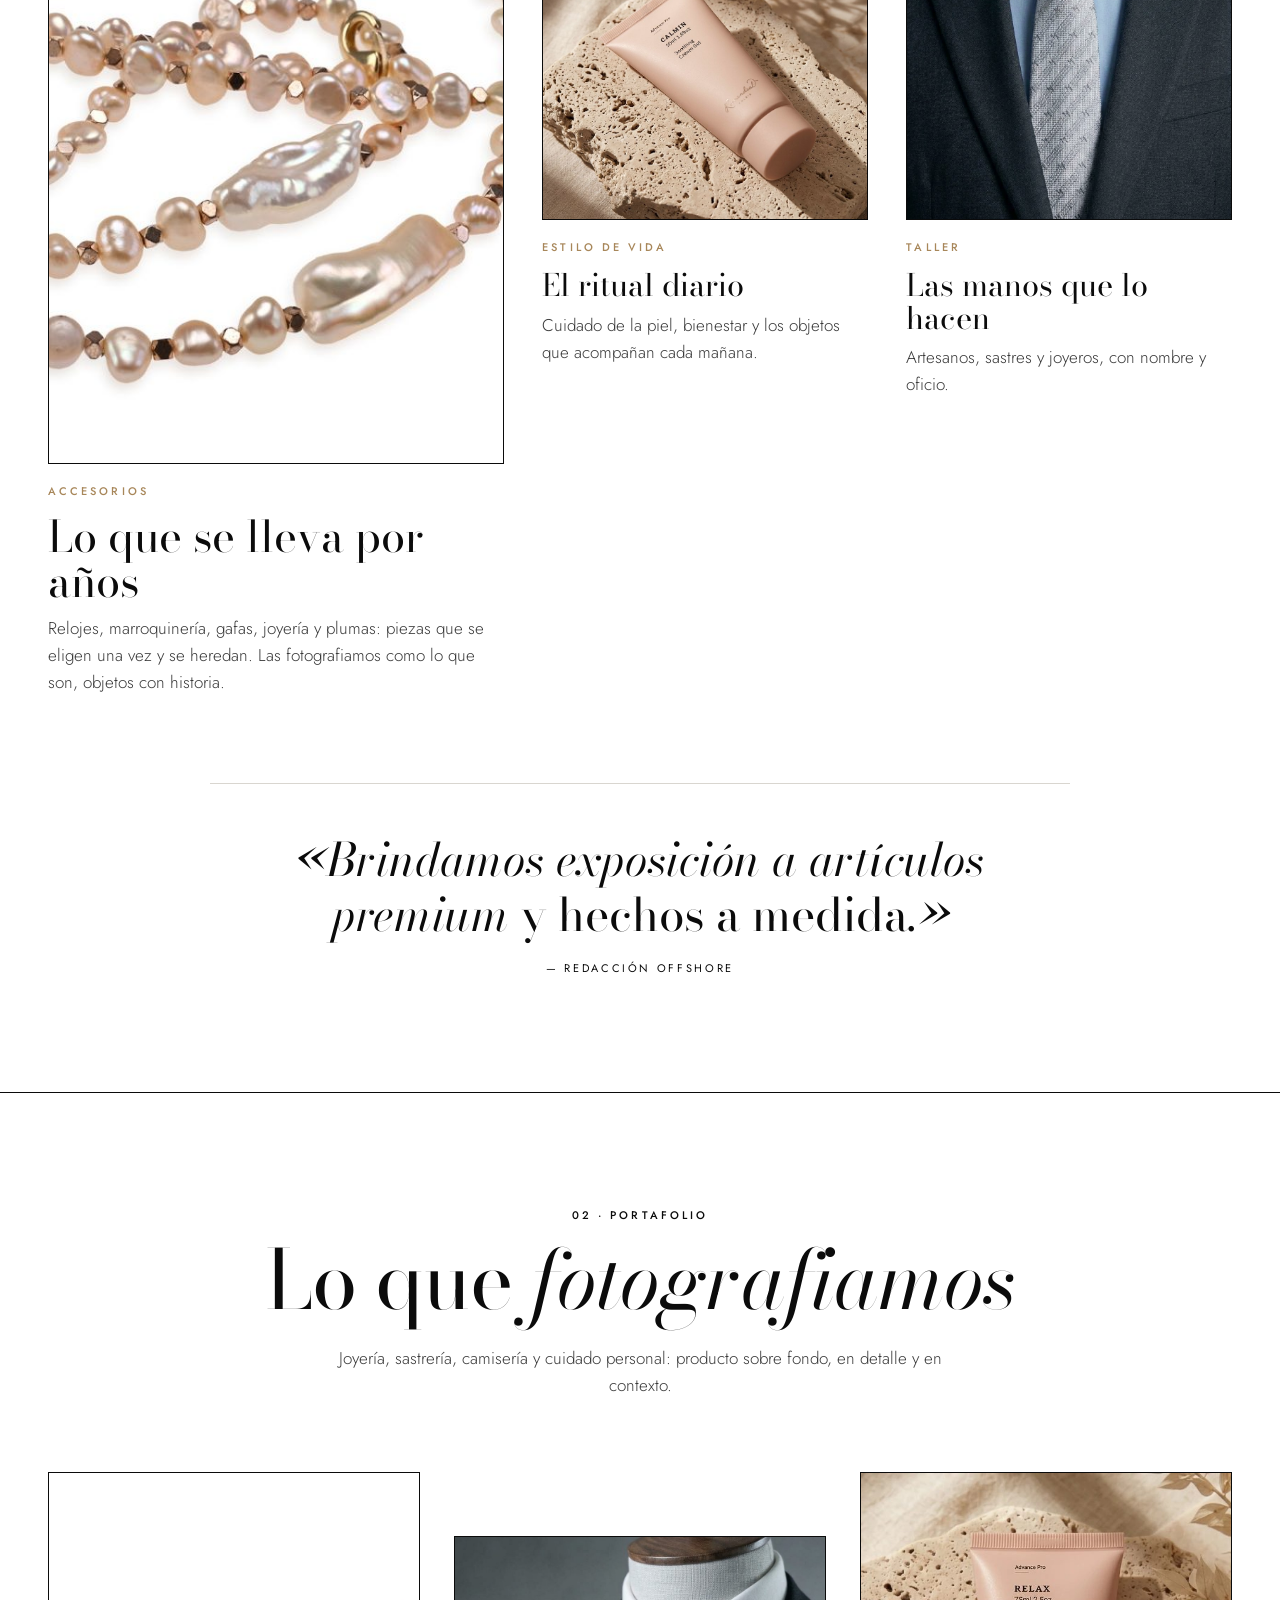
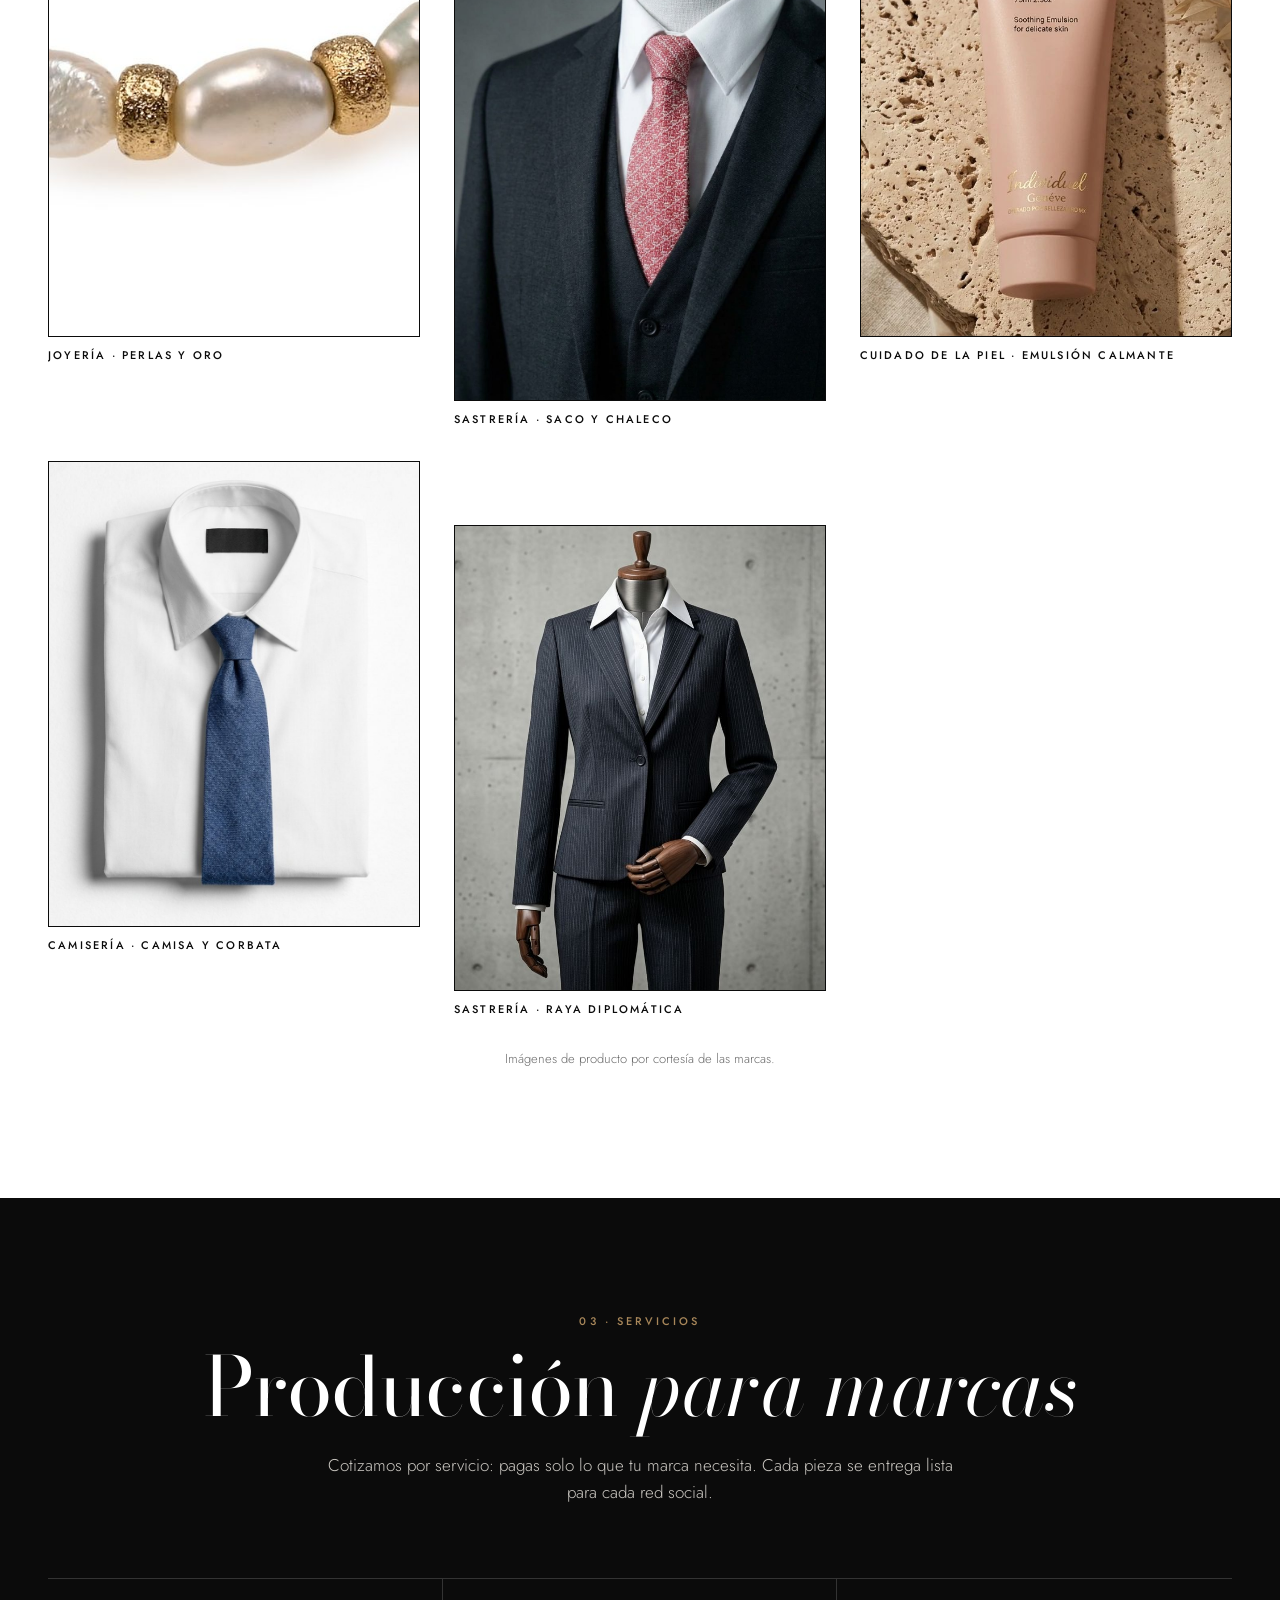
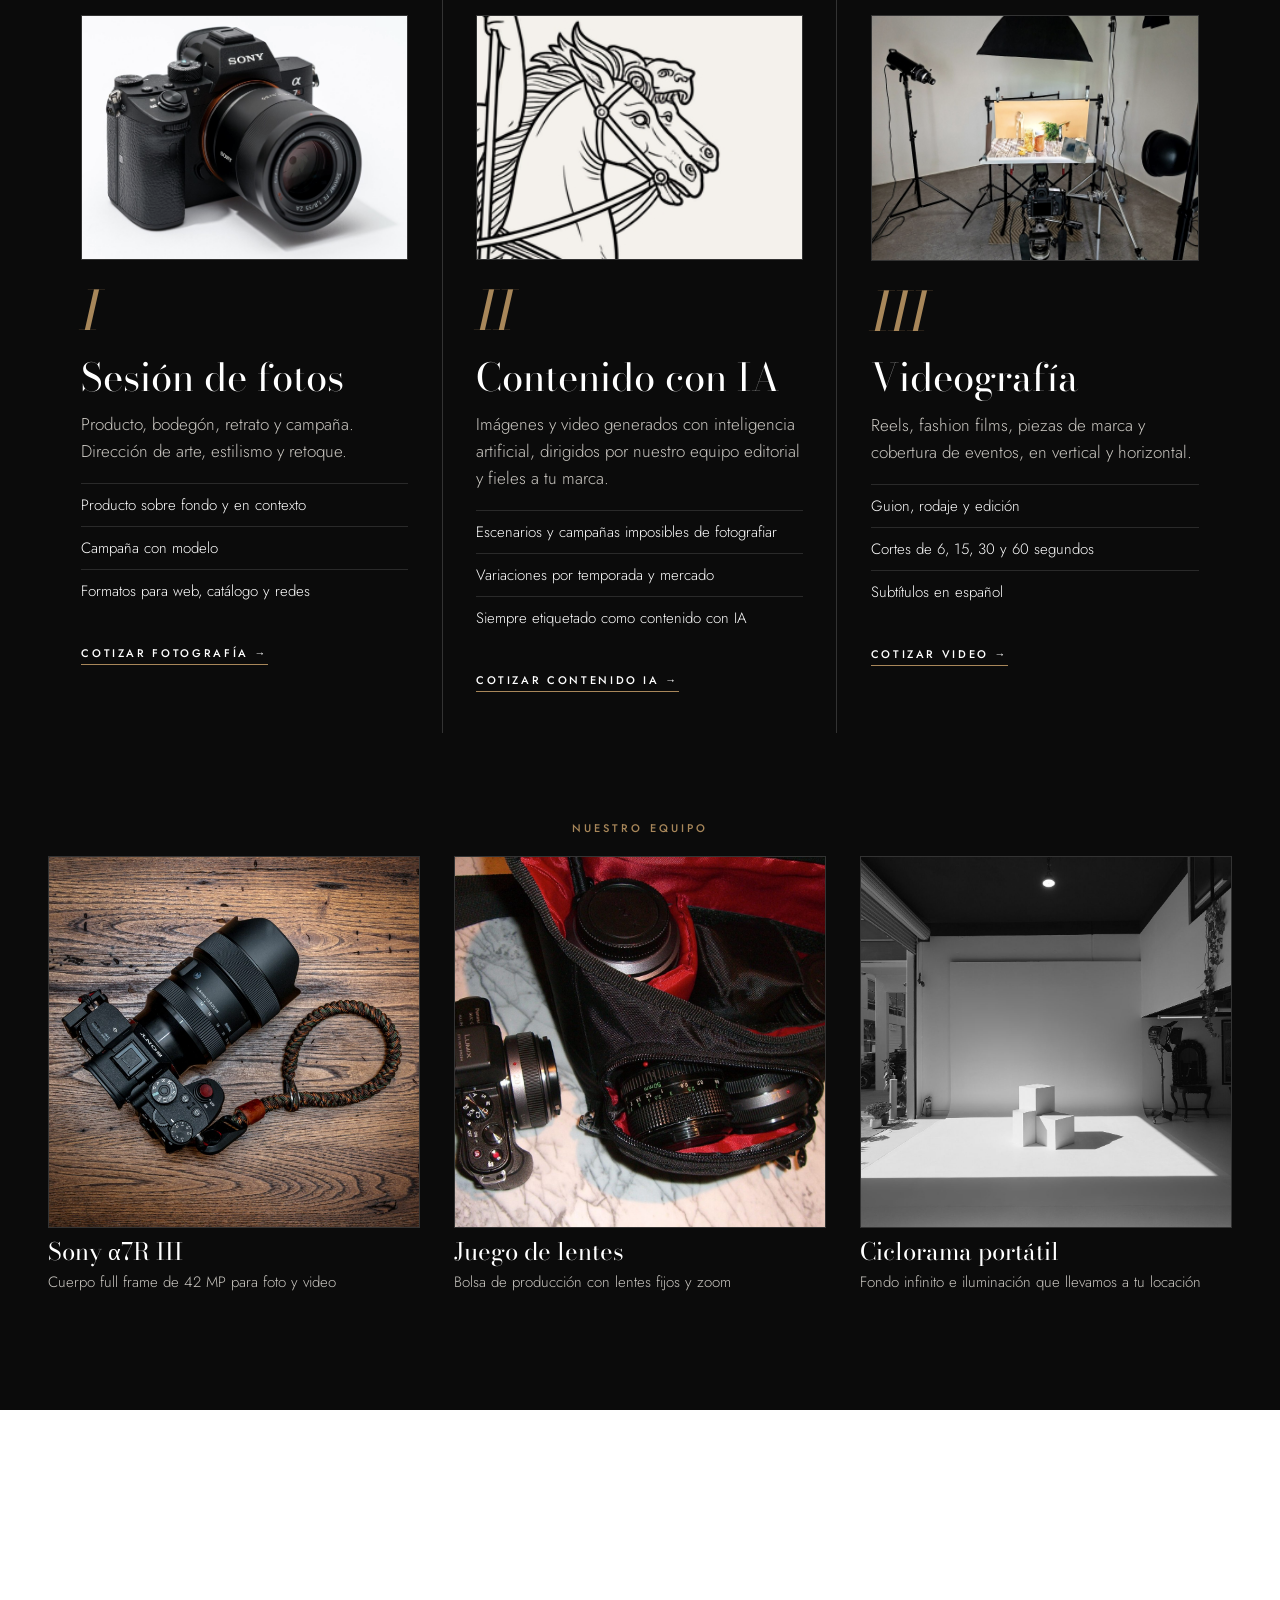
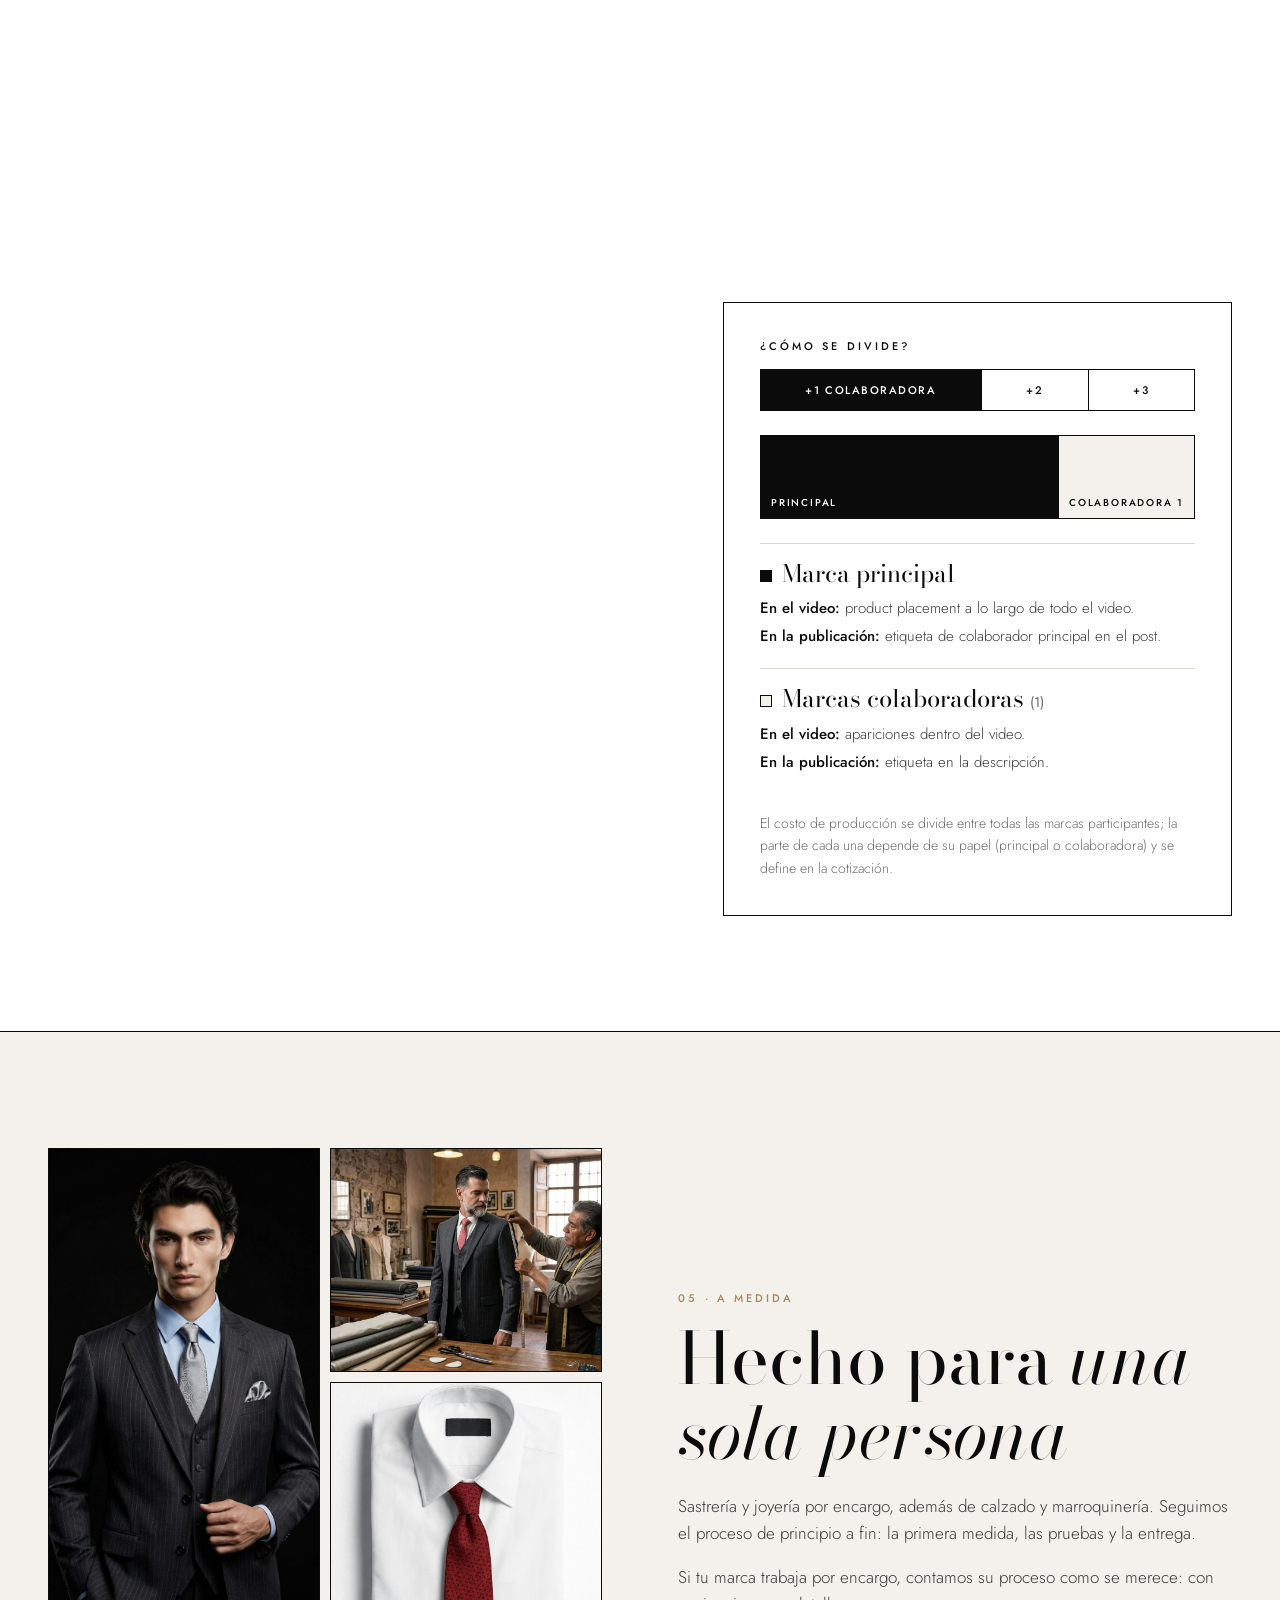
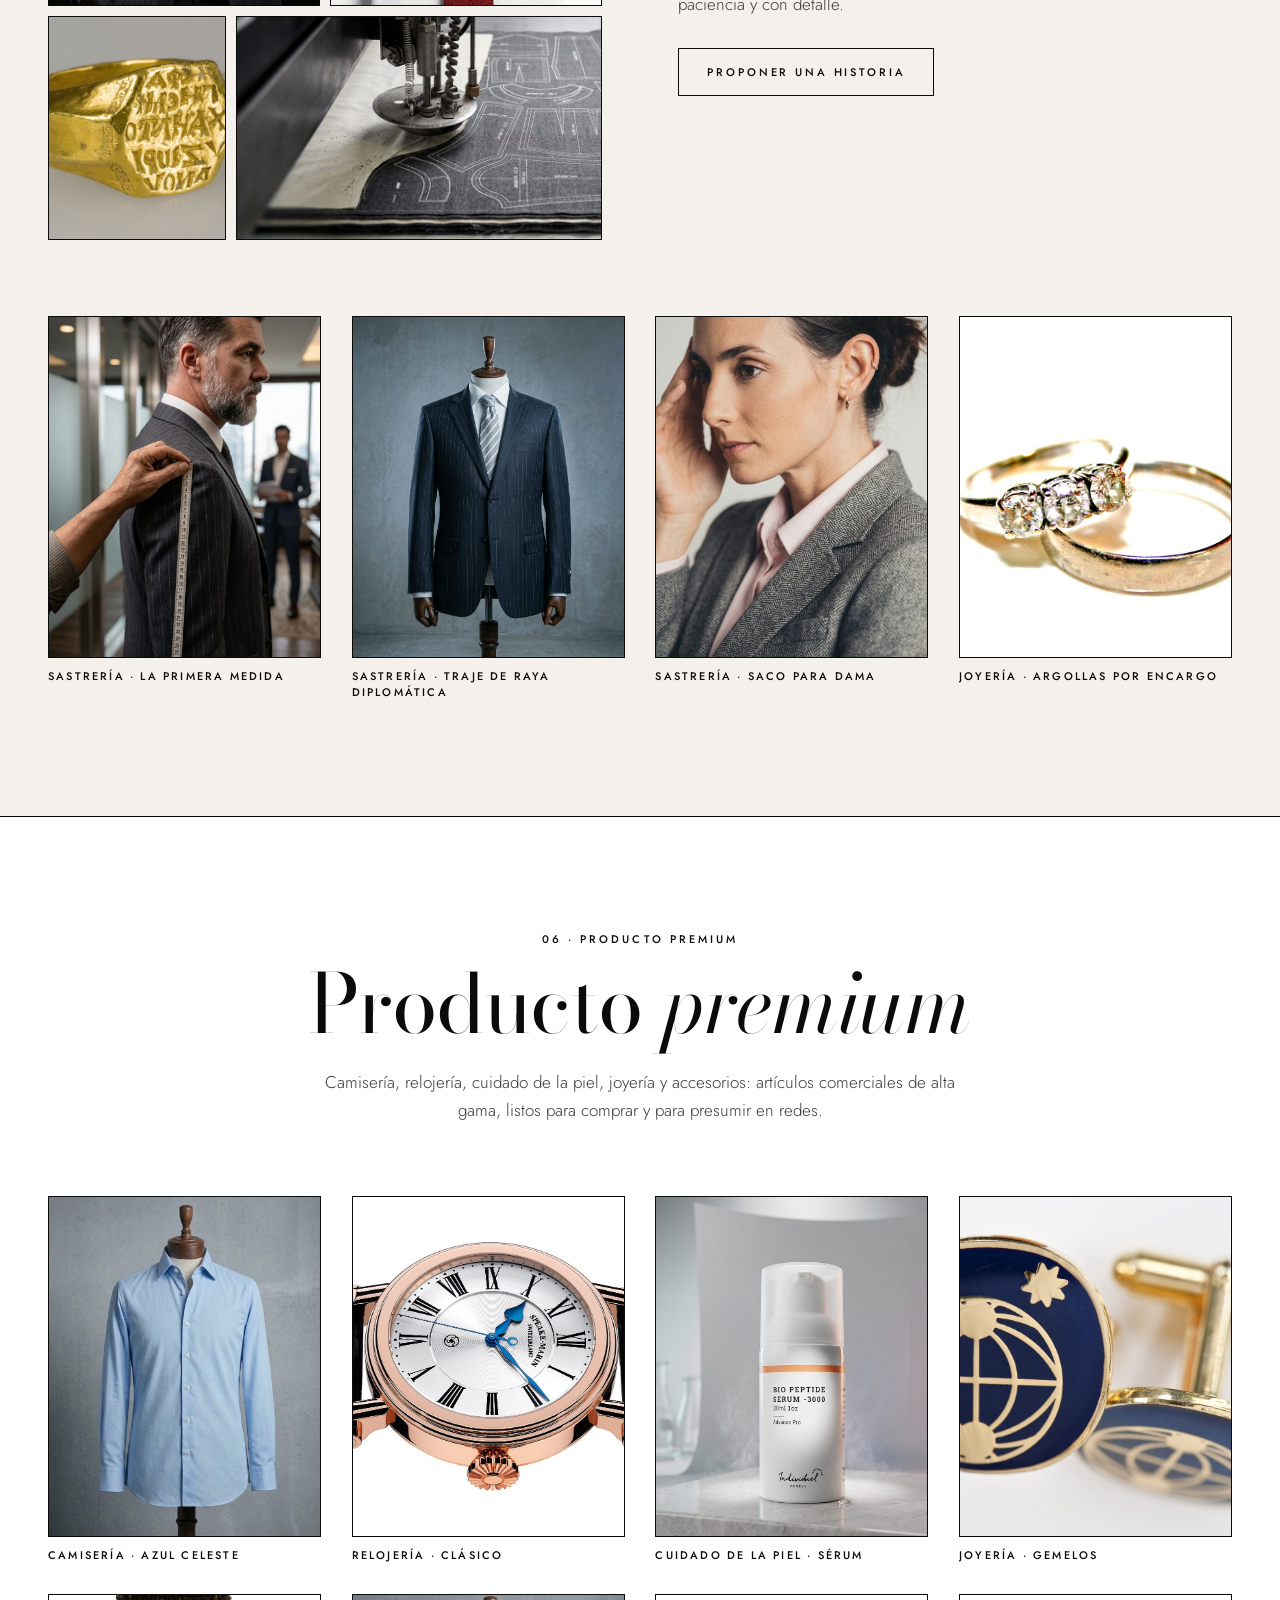
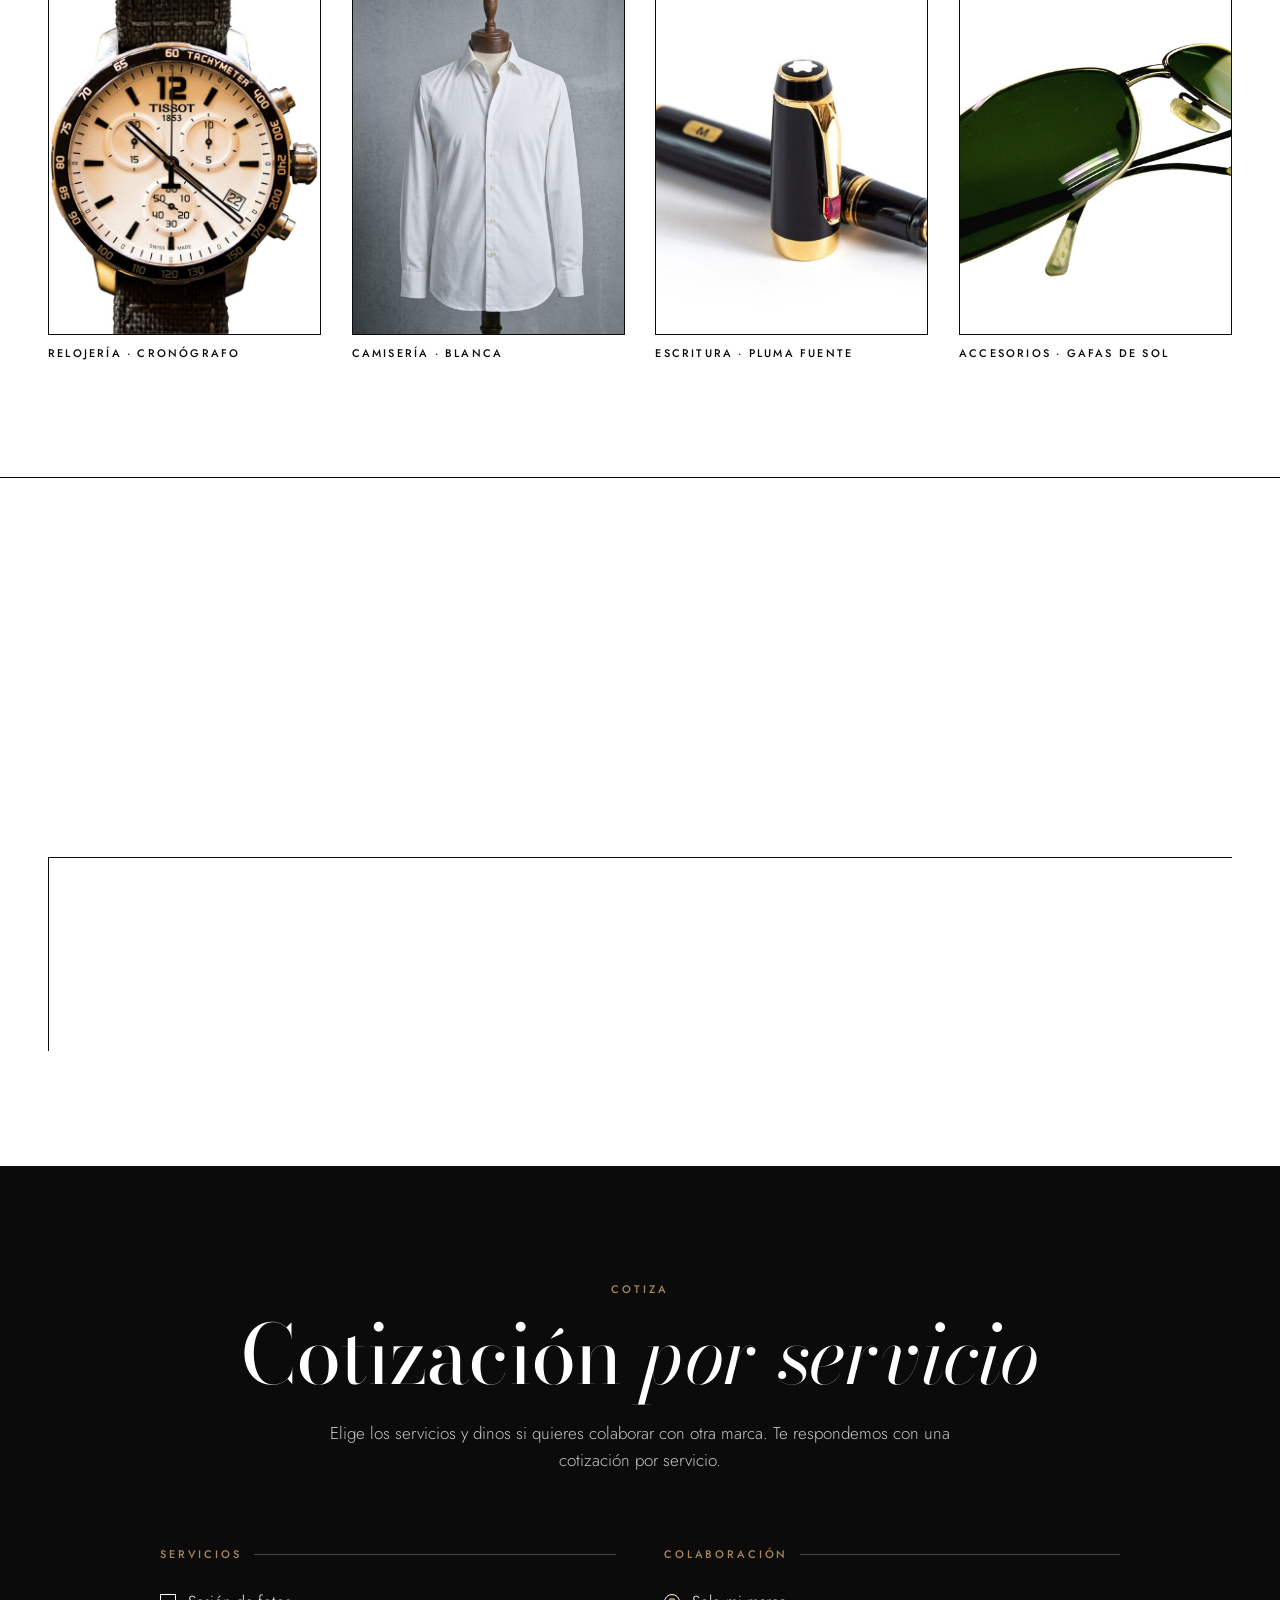
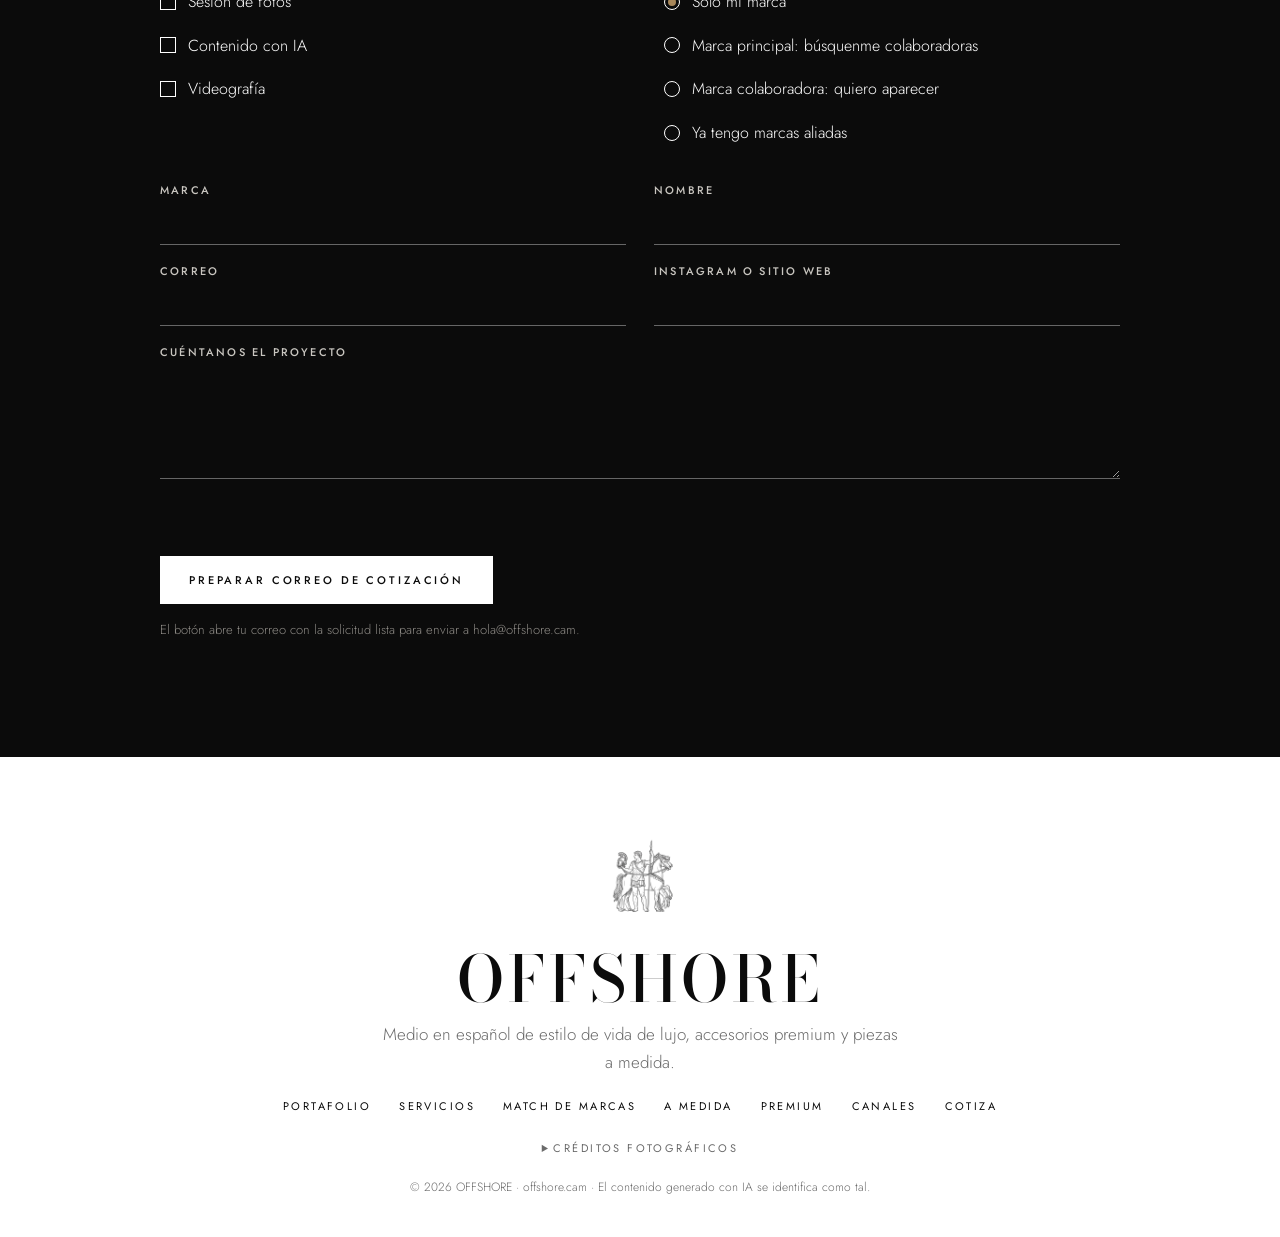
==== commit dbeaf936: "offshore.cam 1.2.2: Producto premium, cover photo, unique jewelry images - Cover: Chesterfield photo" ====
--- a/index.html
+++ b/index.html
@@ -37,6 +37,7 @@
     <a href="#servicios">Servicios</a>
     <a href="#match">Match de marcas</a>
     <a href="#a-medida">A medida</a>
+    <a href="#premium">Premium</a>
     <a href="#canales">Canales</a>
     <a href="#cotiza">Cotiza</a>
   </nav>
@@ -49,21 +50,22 @@
     <figure class="portada__cubierta">
       <p class="portada__numero">N.º 01 · Invierno 2026</p>
       <h1 class="portada__titulo">OFFSHORE</h1>
-      <img class="portada__emblema" src="images/marca/offshore-emblema.jpg" alt="Emblema de OFFSHORE: guerrero clásico con yelmo y lanza junto a dos caballos, en línea negra">
-      <p class="portada__linea portada__linea--izq"><em>El nuevo</em> lujo<br>habla español</p>
-      <p class="portada__linea portada__linea--der">Accesorios premium<br><em>&amp; piezas a medida</em></p>
+      <img class="portada__foto" src="images/portada/portada-amigos-chesterfield.jpg" alt="Dos hombres ríen sentados en un sofá Chesterfield de piel, uno con camisa azul celeste y otro con camisa blanca, sobre fondo blanco">
+      <p class="portada__linea portada__linea--izq"><em>El nuevo</em><br>lujo es<br>a medida</p>
+      <p class="portada__linea portada__linea--der">Accesorios<br>premium<br><em>&amp; piezas a medida</em></p>
       <figcaption class="portada__pie">Medio editorial · Producción para marcas · Colaboraciones</figcaption>
     </figure>
 
     <aside class="portada__indice">
       <p class="rotulo">En este número</p>
       <ol class="indice">
-        <li><a href="#editorial"><span>01</span>El oficio detrás del objeto</a></li>
+        <li><a href="#editorial"><span>01</span>La historia detrás del objeto</a></li>
         <li><a href="#portafolio"><span>02</span>Lo que fotografiamos</a></li>
         <li><a href="#servicios"><span>03</span>Fotografía, video e IA para marcas</a></li>
-        <li><a href="#match"><span>04</span>Una producción, varias marcas, costo dividido</a></li>
+        <li><a href="#match"><span>04</span>Colabora con gente como tú en redes sociales</a></li>
         <li><a href="#a-medida"><span>05</span>Hecho para una sola persona</a></li>
-        <li><a href="#canales"><span>06</span>Nuestros canales</a></li>
+        <li><a href="#premium"><span>06</span>Producto premium</a></li>
+        <li><a href="#canales"><span>07</span>Nuestros canales</a></li>
       </ol>
       <p class="portada__manifiesto">OFFSHORE es un canal en español dedicado al estilo de vida de lujo: relojes, piel, joyería, sastrería y todo lo que se hace con tiempo. Contamos historias, las producimos y las llevamos a cada red social.</p>
       <a class="boton" href="#cotiza">Cotiza tu producción</a>
@@ -74,11 +76,11 @@
   <section class="seccion" id="editorial">
     <header class="seccion__cabeza">
       <p class="rotulo">01 · Editorial</p>
-      <h2>El oficio detrás <em>del objeto</em></h2>
+      <h2>La historia detrás <em>del objeto</em></h2>
     </header>
     <div class="editorial">
       <article class="nota nota--grande">
-        <div class="marco marco--alto"><img src="images/productos/joyeria-cadena-oro.jpg" alt="Cadena de oro con eslabones grandes sobre fondo blanco" loading="lazy"></div>
+        <div class="marco marco--alto"><img src="images/productos/joyeria-collar-perlas.jpg" alt="Collar largo de perlas rosadas y perlas barrocas con cuentas de oro rosa" loading="lazy"></div>
         <p class="rotulo">Accesorios</p>
         <h3>Lo que se lleva por años</h3>
         <p>Relojes, marroquinería, gafas, joyería y plumas: piezas que se eligen una vez y se heredan. Las fotografiamos como lo que son, objetos con historia.</p>
@@ -96,7 +98,7 @@
         <p>Artesanos, sastres y joyeros, con nombre y oficio.</p>
       </article>
       <blockquote class="cita">
-        «El lujo verdadero no se anuncia: <em>se reconoce</em>.»
+        «Brindamos exposición a artículos premium <em>y hechos a medida</em>.»
         <cite>— Redacción OFFSHORE</cite>
       </blockquote>
     </div>
@@ -110,9 +112,9 @@
       <p class="seccion__entrada">Joyería, sastrería, camisería y cuidado personal: producto sobre fondo, en detalle y en contexto.</p>
     </header>
     <div class="portafolio">
-      <figure class="foto foto--alta"><img src="images/productos/joyeria-oro-conjunto.jpg" alt="Conjunto de joyería de oro: collar, aretes, brazaletes y anillo" loading="lazy"><figcaption>Joyería · Conjunto en oro</figcaption></figure>
+      <figure class="foto foto--alta"><img src="images/productos/joyeria-perlas-oro.jpg" alt="Pulsera de perlas barrocas con cuentas de oro texturizado sobre fondo blanco" loading="lazy"><figcaption>Joyería · Perlas y oro</figcaption></figure>
       <figure class="foto"><img src="images/productos/sastreria-chaleco-negro.jpg" alt="Saco y chaleco negros con camisa blanca y corbata rosa" loading="lazy"><figcaption>Sastrería · Saco y chaleco</figcaption></figure>
-      <figure class="foto"><img src="images/productos/cuidado-serum.jpg" alt="Frasco blanco de sérum sobre mármol con luz suave" loading="lazy"><figcaption>Cuidado de la piel · Sérum</figcaption></figure>
+      <figure class="foto"><img src="images/productos/cuidado-serum.jpg" alt="Tubo rosa de emulsión calmante sobre piedra con luz cálida" loading="lazy"><figcaption>Cuidado de la piel · Emulsión calmante</figcaption></figure>
       <figure class="foto"><img src="images/productos/camisa-corbata-indigo.jpg" alt="Camisa blanca doblada con corbata índigo sobre fondo blanco" loading="lazy"><figcaption>Camisería · Camisa y corbata</figcaption></figure>
       <figure class="foto"><img src="images/productos/saco-raya-diplomatica.jpg" alt="Saco azul noche de raya diplomática en maniquí" loading="lazy"><figcaption>Sastrería · Raya diplomática</figcaption></figure>
     </div>
@@ -179,7 +181,7 @@
   <section class="seccion" id="match">
     <header class="seccion__cabeza">
       <p class="rotulo">04 · Match de marcas</p>
-      <h2>Una producción, varias marcas, <em>costo dividido</em></h2>
+      <h2>Colabora con gente como tú <em>en redes sociales</em></h2>
       <p class="seccion__entrada">Unimos marcas que se complementan —un reloj y un sastre, una joyería y una marca de piel— en la misma producción. El costo de producción se divide entre las marcas participantes.</p>
     </header>
 
@@ -219,27 +221,52 @@
   <!-- A MEDIDA -->
   <section class="seccion seccion--papel" id="a-medida">
     <div class="medida">
-      <div class="collage" role="img" aria-label="Collage de piezas de lujo sin marca: cadena de oro, conjunto de joyería, saco de raya diplomática, camisa con corbata y chaleco">
-        <img class="collage__a" src="images/productos/saco-raya-diplomatica.jpg" alt="" loading="lazy">
-        <img class="collage__b" src="images/productos/joyeria-cadena-oro.jpg" alt="" loading="lazy">
-        <img class="collage__c" src="images/productos/camisa-corbata-indigo.jpg" alt="" loading="lazy">
-        <img class="collage__d" src="images/productos/joyeria-oro-conjunto.jpg" alt="" loading="lazy">
-        <img class="collage__e" src="images/productos/sastreria-chaleco-negro.jpg" alt="" loading="lazy">
+      <div class="collage" role="img" aria-label="Collage de sastrería y joyería: traje gris de tweed, prueba en el taller, camisa con corbata roja, anillo de oro y corte de patrón">
+        <img class="collage__a" src="images/productos/collage-traje-tweed.jpg" alt="" loading="lazy">
+        <img class="collage__b" src="images/productos/collage-prueba-taller.jpg" alt="" loading="lazy">
+        <img class="collage__c" src="images/productos/collage-camisa-corbata-roja.jpg" alt="" loading="lazy">
+        <img class="collage__d" src="images/productos/collage-anillo-oro.jpg" alt="" loading="lazy">
+        <img class="collage__e" src="images/productos/collage-corte-patron.jpg" alt="" loading="lazy">
       </div>
       <div class="medida__texto">
         <p class="rotulo">05 · A medida</p>
         <h2>Hecho para <em>una sola persona</em></h2>
-        <p>Sastrería, camisería, calzado, joyería y marroquinería por encargo. Seguimos el proceso de principio a fin: la primera medida, las pruebas y la entrega.</p>
+        <p>Sastrería y joyería por encargo, además de calzado y marroquinería. Seguimos el proceso de principio a fin: la primera medida, las pruebas y la entrega.</p>
         <p>Si tu marca trabaja por encargo, contamos su proceso como se merece: con paciencia y con detalle.</p>
         <a class="boton boton--linea" href="#cotiza">Proponer una historia</a>
       </div>
     </div>
+    <div class="galeria galeria--4">
+      <figure class="foto"><img src="images/productos/medida-toma-de-medidas.jpg" alt="Sastre toma la medida de la manga a un hombre con traje gris" loading="lazy"><figcaption>Sastrería · La primera medida</figcaption></figure>
+      <figure class="foto"><img src="images/productos/medida-traje-marino.jpg" alt="Traje azul marino de raya diplomática con corbata plateada en maniquí" loading="lazy"><figcaption>Sastrería · Traje de raya diplomática</figcaption></figure>
+      <figure class="foto"><img src="images/productos/medida-saco-dama-tweed.jpg" alt="Mujer con saco gris de tweed y camisa rosa" loading="lazy"><figcaption>Sastrería · Saco para dama</figcaption></figure>
+      <figure class="foto"><img src="images/productos/medida-argollas.jpg" alt="Anillo con diamantes y argolla de oro" loading="lazy"><figcaption>Joyería · Argollas por encargo</figcaption></figure>
+    </div>
+  </section>
+
+  <!-- PRODUCTO PREMIUM -->
+  <section class="seccion" id="premium">
+    <header class="seccion__cabeza">
+      <p class="rotulo">06 · Producto premium</p>
+      <h2>Producto <em>premium</em></h2>
+      <p class="seccion__entrada">Camisería, relojería, cuidado de la piel, joyería y accesorios: artículos comerciales de alta gama, listos para comprar y para presumir en redes.</p>
+    </header>
+    <div class="galeria galeria--4">
+      <figure class="foto"><img src="images/productos/premium-camisa-celeste.jpg" alt="Camisa azul celeste en maniquí sobre fondo gris" loading="lazy"><figcaption>Camisería · Azul celeste</figcaption></figure>
+      <figure class="foto"><img src="images/productos/premium-reloj-clasico.jpg" alt="Reloj de caja dorada rosa con números romanos y correa negra" loading="lazy"><figcaption>Relojería · Clásico</figcaption></figure>
+      <figure class="foto"><img src="images/productos/premium-cuidado-serum.jpg" alt="Frasco blanco de sérum sobre mármol con luz suave" loading="lazy"><figcaption>Cuidado de la piel · Sérum</figcaption></figure>
+      <figure class="foto"><img src="images/productos/premium-gemelos.jpg" alt="Par de gemelos esmaltados en azul y oro" loading="lazy"><figcaption>Joyería · Gemelos</figcaption></figure>
+      <figure class="foto"><img src="images/productos/premium-reloj-cronografo.jpg" alt="Cronógrafo con esfera crema y bisel taquímetro" loading="lazy"><figcaption>Relojería · Cronógrafo</figcaption></figure>
+      <figure class="foto"><img src="images/productos/premium-camisa-blanca.jpg" alt="Camisa blanca en maniquí sobre fondo gris" loading="lazy"><figcaption>Camisería · Blanca</figcaption></figure>
+      <figure class="foto"><img src="images/productos/premium-pluma.jpg" alt="Pluma fuente negra con detalles dorados" loading="lazy"><figcaption>Escritura · Pluma fuente</figcaption></figure>
+      <figure class="foto"><img src="images/productos/premium-gafas.jpg" alt="Gafas de sol de cristal verde y montura metálica" loading="lazy"><figcaption>Accesorios · Gafas de sol</figcaption></figure>
+    </div>
   </section>
 
   <!-- CANALES -->
   <section class="seccion" id="canales">
     <header class="seccion__cabeza">
-      <p class="rotulo">06 · Canales</p>
+      <p class="rotulo">07 · Canales</p>
       <h2>Nuestros <em>canales</em></h2>
       <p class="seccion__entrada">Publicamos en Instagram, TikTok, YouTube, LinkedIn y Facebook. Las marcas que producen con nosotros pueden aparecer en ellas.</p>
     </header>
@@ -293,7 +320,7 @@
   <p class="pie__nombre">OFFSHORE</p>
   <p class="pie__texto">Medio en español de estilo de vida de lujo, accesorios premium y piezas a medida.</p>
   <nav class="pie__nav" aria-label="Pie">
-    <a href="#portafolio">Portafolio</a><a href="#servicios">Servicios</a><a href="#match">Match de marcas</a><a href="#canales">Canales</a><a href="#cotiza">Cotiza</a>
+    <a href="#portafolio">Portafolio</a><a href="#servicios">Servicios</a><a href="#match">Match de marcas</a><a href="#a-medida">A medida</a><a href="#premium">Premium</a><a href="#canales">Canales</a><a href="#cotiza">Cotiza</a>
   </nav>
   <details class="creditos">
     <summary>Créditos fotográficos</summary>
@@ -303,8 +330,13 @@
       <li>Bolsa con lentes — Edvvc, <a href="https://commons.wikimedia.org/wiki/File:Six_lenses_(7410220256).jpg" rel="noopener">CC BY 2.0</a></li>
       <li>Ciclorama — MarkScarrott, <a href="https://commons.wikimedia.org/wiki/File:STUDIO_2_1.jpg" rel="noopener">CC BY-SA 4.0</a></li>
       <li>Set de iluminación — Klaus Ohlenschläger, <a href="https://commons.wikimedia.org/wiki/File:Professionelle_Produktfotografie_im_Fotostudio.jpg" rel="noopener">CC BY-SA 4.0</a></li>
-      <li>Conjunto de joyería — The Metropolitan Museum of Art, <a href="https://commons.wikimedia.org/wiki/File:Gold_ring_set_with_an_emerald_MET_DT283.jpg" rel="noopener">CC0</a></li>
-      <li>Cadena de oro — Livrustkammaren (Suecia), <a href="https://commons.wikimedia.org/wiki/File:Gold_chain_with_gemstones_and_enamel,_late_16th_century,_The_Royal_Armoury,_Sweden.jpg" rel="noopener">dominio público</a></li>
+      <li>Reloj clásico — Speake-Marin, <a href="https://commons.wikimedia.org/wiki/File:Classic_HMS_wristwatch_by_Speake-Marin.jpg" rel="noopener">CC BY-SA 3.0</a></li>
+      <li>Cronógrafo — Ralf Steinberger, <a href="https://commons.wikimedia.org/wiki/File:Tissot_chronograph_watch_on_white_background.jpg" rel="noopener">CC BY 2.0</a></li>
+      <li>Gemelos — Hgrobe, <a href="https://commons.wikimedia.org/wiki/File:Cufflinks-awi_hg.jpg" rel="noopener">CC BY-SA 3.0</a></li>
+      <li>Pluma fuente — Irina Antonova, <a href="https://commons.wikimedia.org/wiki/File:Montblanc_fountain_pen_by_Irina_Antonova.jpg" rel="noopener">CC BY-SA 4.0</a></li>
+      <li>Gafas de sol — Lotus Head, <a href="https://commons.wikimedia.org/wiki/File:Sunglasses-1.jpg" rel="noopener">CC BY-SA 3.0</a></li>
+      <li>Argollas — Litho Printers, <a href="https://commons.wikimedia.org/wiki/File:Wedding_rings_photo_by_Litho_Printers.jpg" rel="noopener">CC BY 2.0</a></li>
+      <li>Anillo de oro — The Metropolitan Museum of Art, <a href="https://commons.wikimedia.org/wiki/File:Gold_Signet_Ring_of_Michael_Zorianos_MET_LC_18_145_42_s6.jpg" rel="noopener">CC0</a></li>
       <li>Imágenes de producto de sastrería, camisería y cuidado de la piel: cortesía de las marcas.</li>
     </ul>
   </details>
--- a/css/offshore.css
+++ b/css/offshore.css
@@ -47,12 +47,12 @@
 .portada__cubierta{container-type:inline-size;position:relative;margin:0;aspect-ratio:3/4;background:var(--crema);overflow:hidden;border:1px solid var(--tinta)}
 .portada__numero{position:absolute;top:3cqw;left:0;right:0;text-align:center;font:400 10px var(--sans);letter-spacing:.3em;text-transform:uppercase;margin:0;z-index:2}
 .portada__titulo{position:absolute;top:7.5cqw;left:0;right:0;text-align:center;font-size:17cqw;font-weight:600;letter-spacing:.02em;font-variation-settings:"opsz" 96;z-index:2;line-height:1}
-.portada__emblema{position:absolute;left:50%;top:58%;width:100%;max-width:none;transform:translate(-50%,-50%);mix-blend-mode:multiply;z-index:1}
-.portada__linea{position:absolute;z-index:2;margin:0;font-family:var(--serif);font-size:4.2cqw;line-height:1.1;text-transform:uppercase;letter-spacing:.02em}
+.portada__foto{position:absolute;inset:0;width:100%;height:100%;object-fit:cover;object-position:50% 100%;z-index:1}
+.portada__linea{position:absolute;z-index:2;margin:0;font-family:var(--serif);font-size:3.6cqw;line-height:1.1;text-transform:uppercase;letter-spacing:.02em}
 .portada__linea em{text-transform:none;font-size:1.05em}
-.portada__linea--izq{left:5cqw;top:27%}
-.portada__linea--der{right:5cqw;bottom:8%;text-align:right}
-.portada__pie{position:absolute;bottom:16px;left:0;right:0;text-align:center;font:400 10px var(--sans);letter-spacing:.24em;text-transform:uppercase;z-index:2}
+.portada__linea--izq{right:4cqw;top:24%;text-align:right}
+.portada__linea--der{left:4cqw;bottom:8%}
+.portada__pie{position:absolute;bottom:2.4%;left:0;right:0;text-align:center;font:400 10px var(--sans);letter-spacing:.24em;text-transform:uppercase;z-index:2}
 .portada__indice{padding-top:8px}
 .indice{list-style:none;margin:0 0 28px;padding:0;border-top:1px solid var(--tinta)}
 .indice li{border-bottom:1px solid var(--linea)}
@@ -178,10 +178,17 @@
 .collage{display:grid;grid-template-columns:repeat(6,1fr);grid-template-rows:repeat(6,minmax(0,1fr));gap:10px;aspect-ratio:4/5}
 .collage img{width:100%;height:100%;object-fit:cover;border:1px solid var(--tinta);background:var(--crema);filter:saturate(.92)}
 .collage__a{grid-column:1/4;grid-row:1/5}
-.collage__b{grid-column:4/7;grid-row:1/3;object-position:50% 40%}
-.collage__c{grid-column:4/7;grid-row:3/5}
-.collage__d{grid-column:1/3;grid-row:5/7}
-.collage__e{grid-column:3/7;grid-row:5/7;object-position:50% 30%}
+.collage__b{grid-column:4/7;grid-row:1/3;object-position:30% 40%}
+.collage__c{grid-column:4/7;grid-row:3/5;object-position:50% 25%}
+.collage__d{grid-column:1/3;grid-row:5/7;object-position:60% 50%}
+.collage__e{grid-column:3/7;grid-row:5/7;object-position:50% 50%}
+
+.galeria{display:grid;gap:clamp(16px,2.4vw,32px)}
+.galeria--4{grid-template-columns:repeat(4,1fr)}
+.medida + .galeria{margin-top:clamp(40px,6vw,80px)}
+.galeria .foto{overflow:hidden}
+.galeria .foto img{aspect-ratio:4/5}
+.seccion--papel .foto img{border-color:var(--tinta)}
 
 /* ---------- Canales ---------- */
 .canales{list-style:none;margin:0 auto;padding:0;display:grid;grid-template-columns:repeat(5,1fr);border-top:1px solid var(--tinta);border-left:1px solid var(--tinta)}
@@ -240,6 +247,7 @@
   .portafolio{grid-template-columns:repeat(2,1fr)}
   .portafolio .foto:nth-child(3n+2){margin-top:0}
   .equipo__fila{grid-template-columns:1fr}
+  .galeria--4{grid-template-columns:repeat(2,1fr)}
   .reparto{position:static}
 }
 @media (max-width:760px){
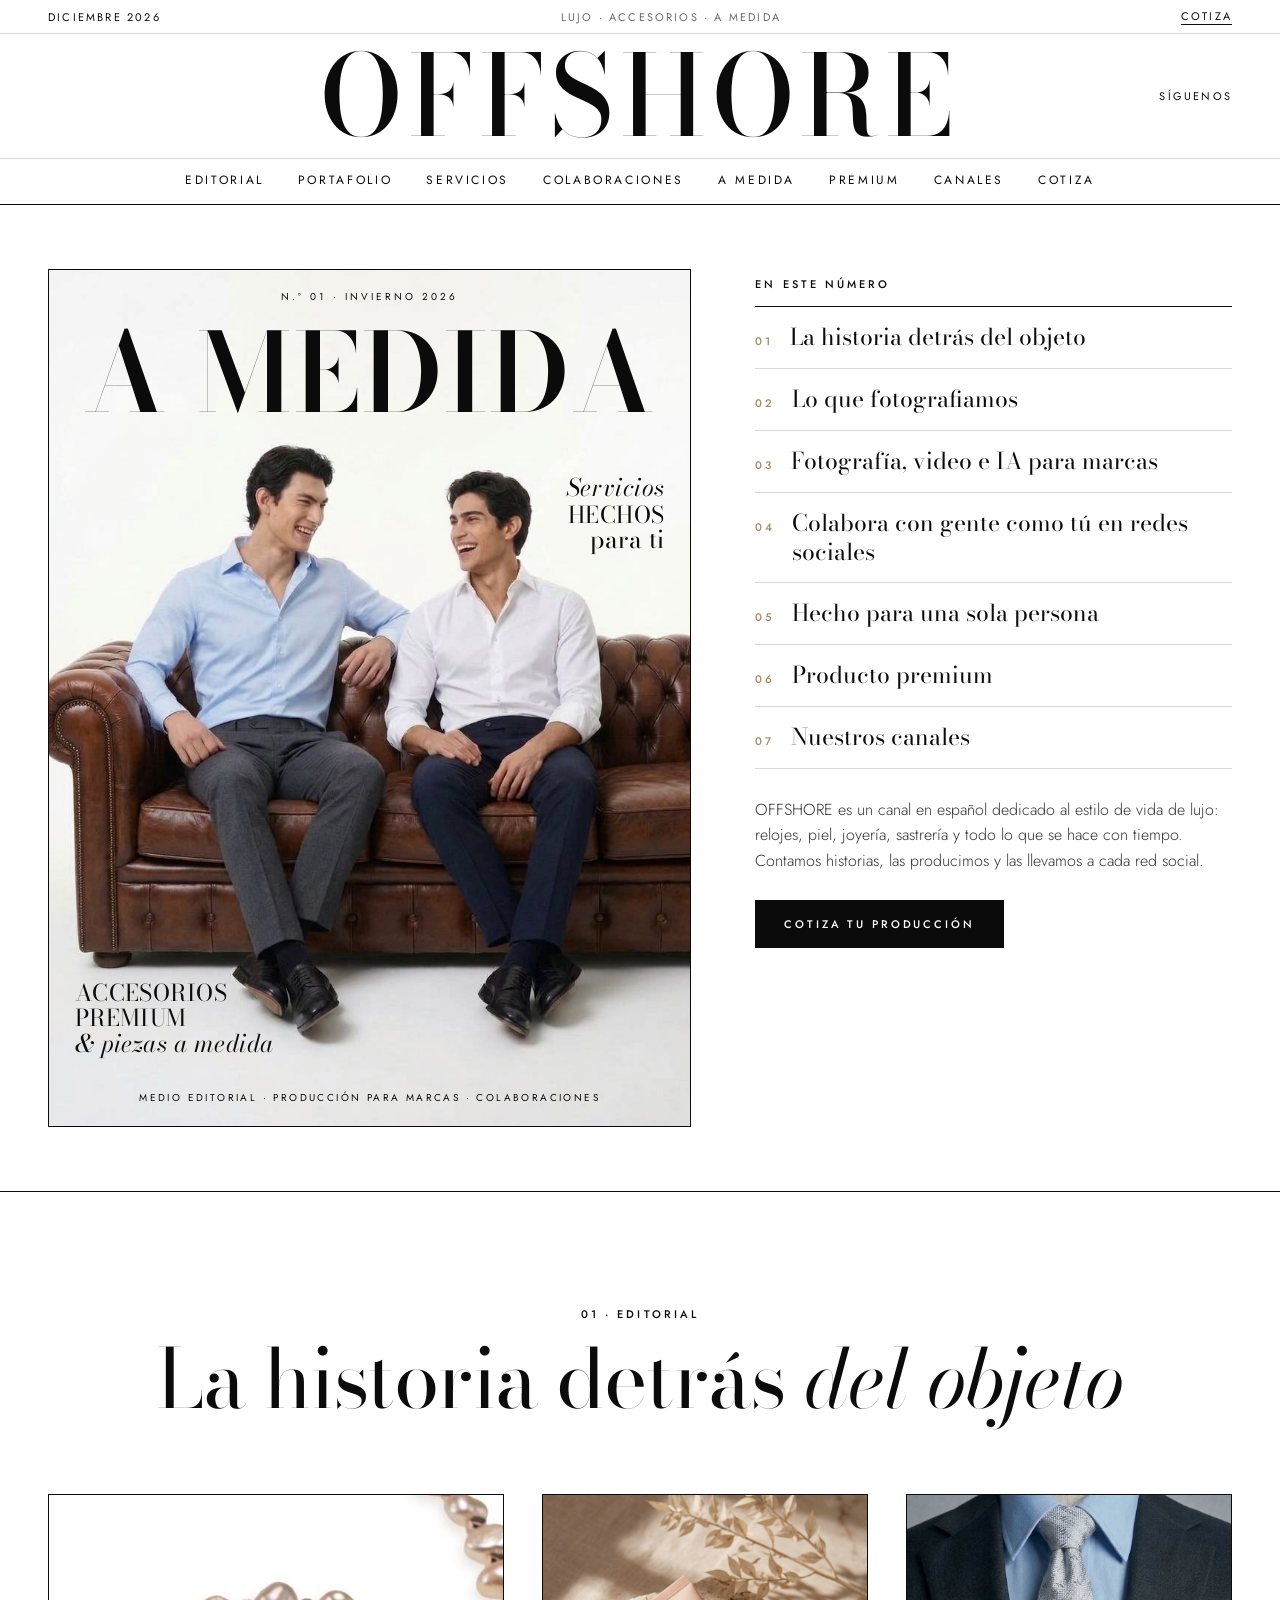
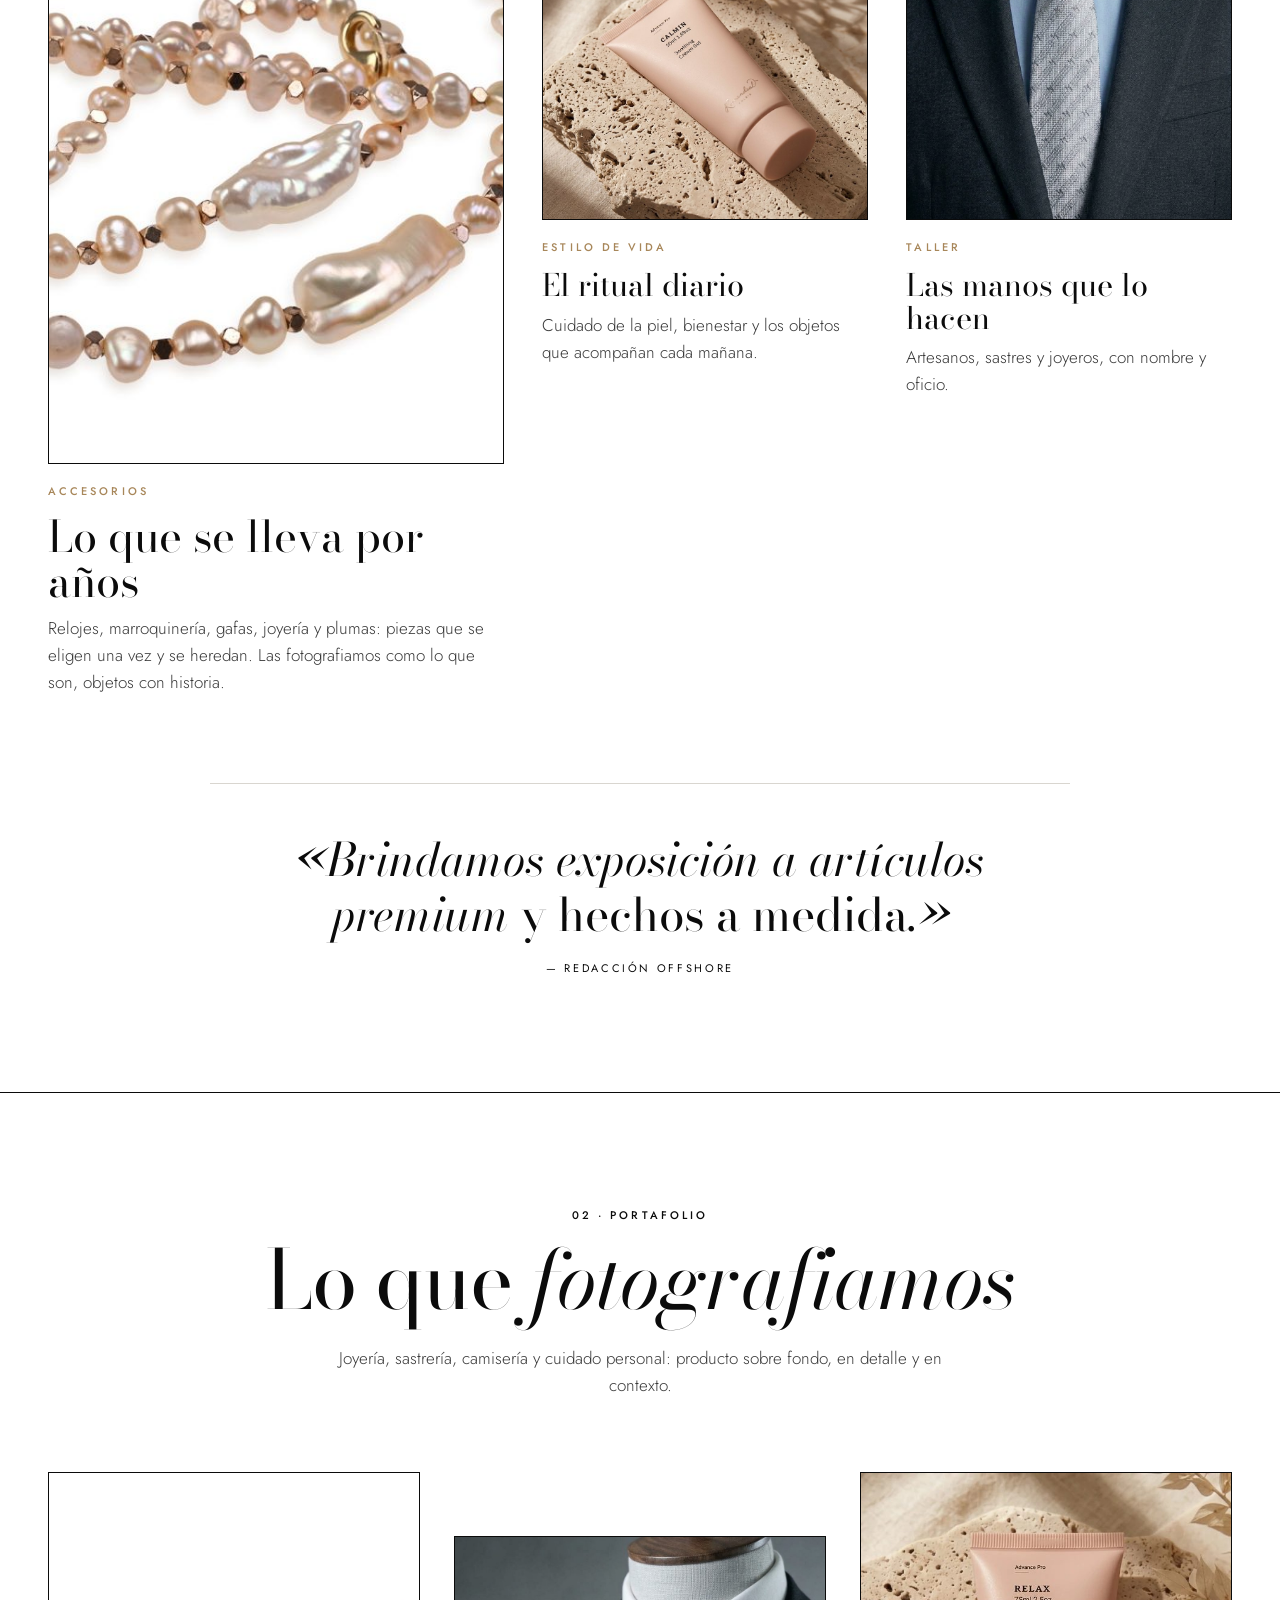
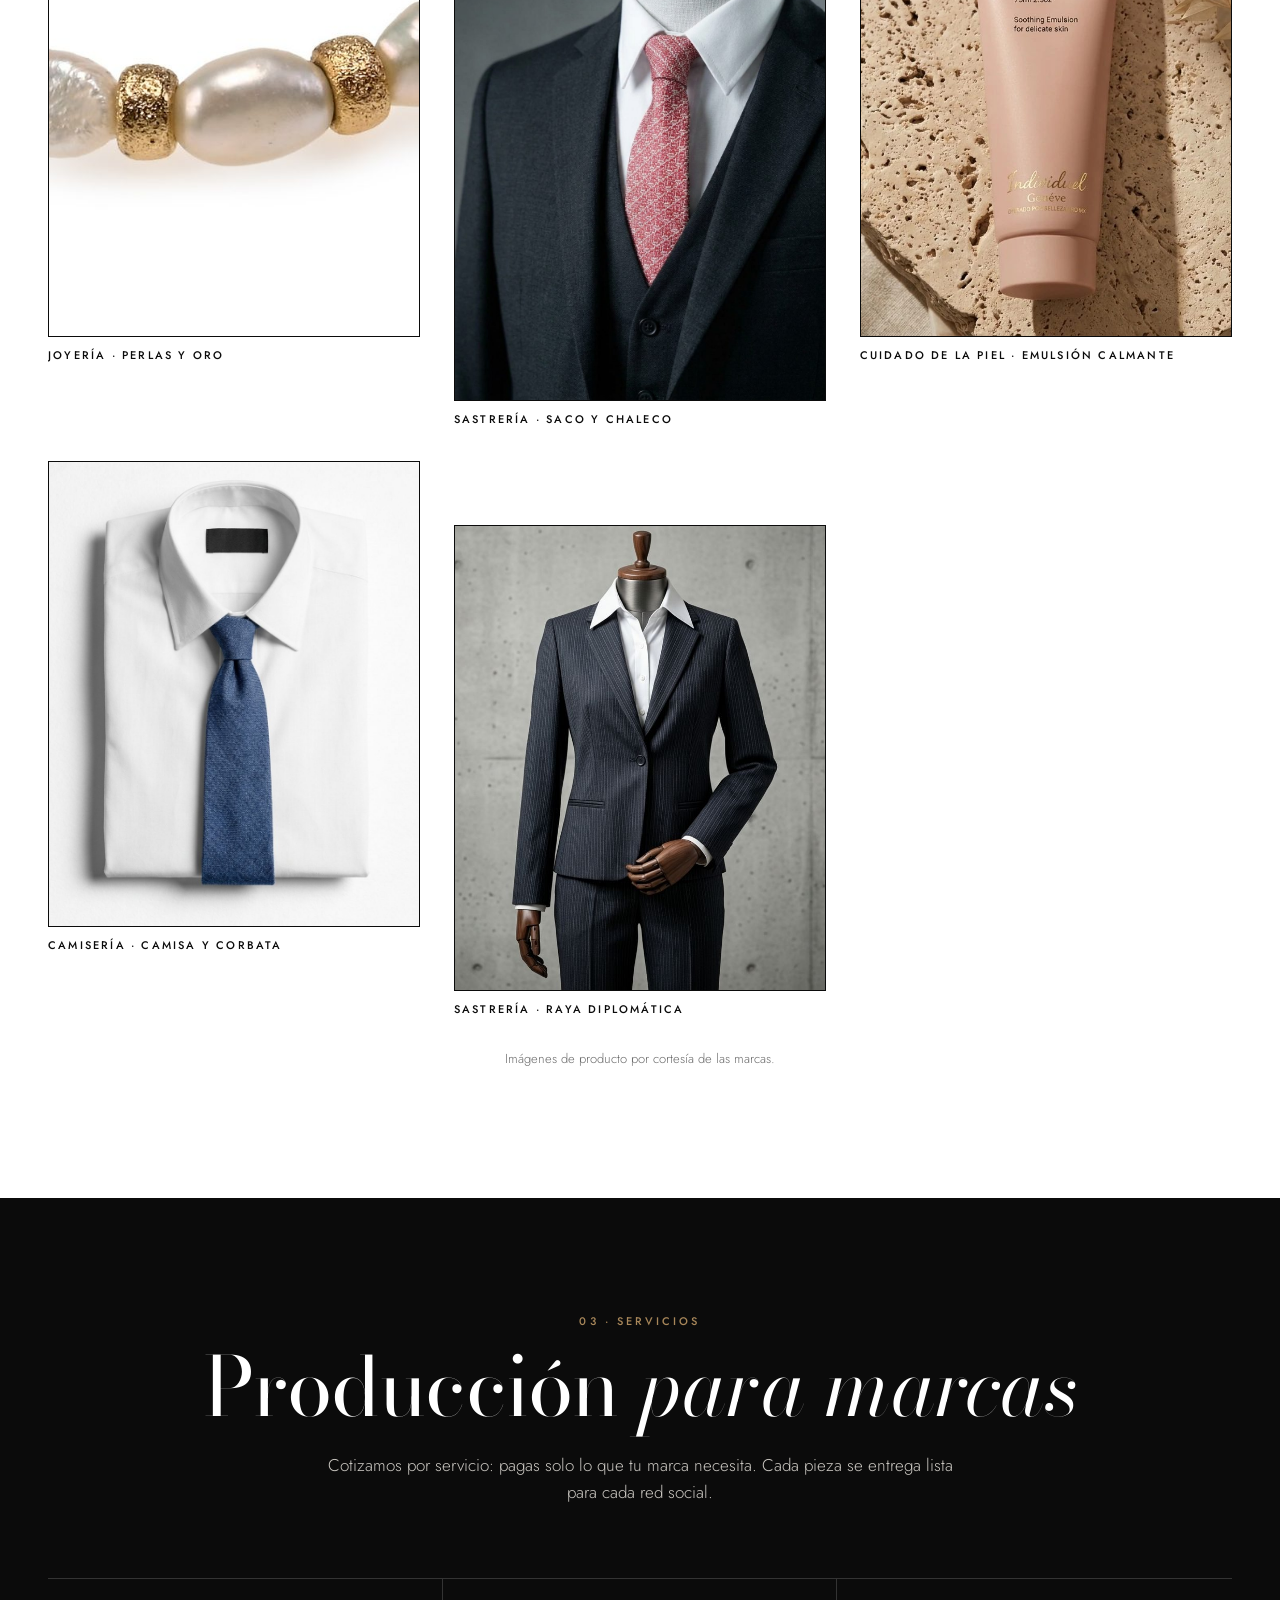
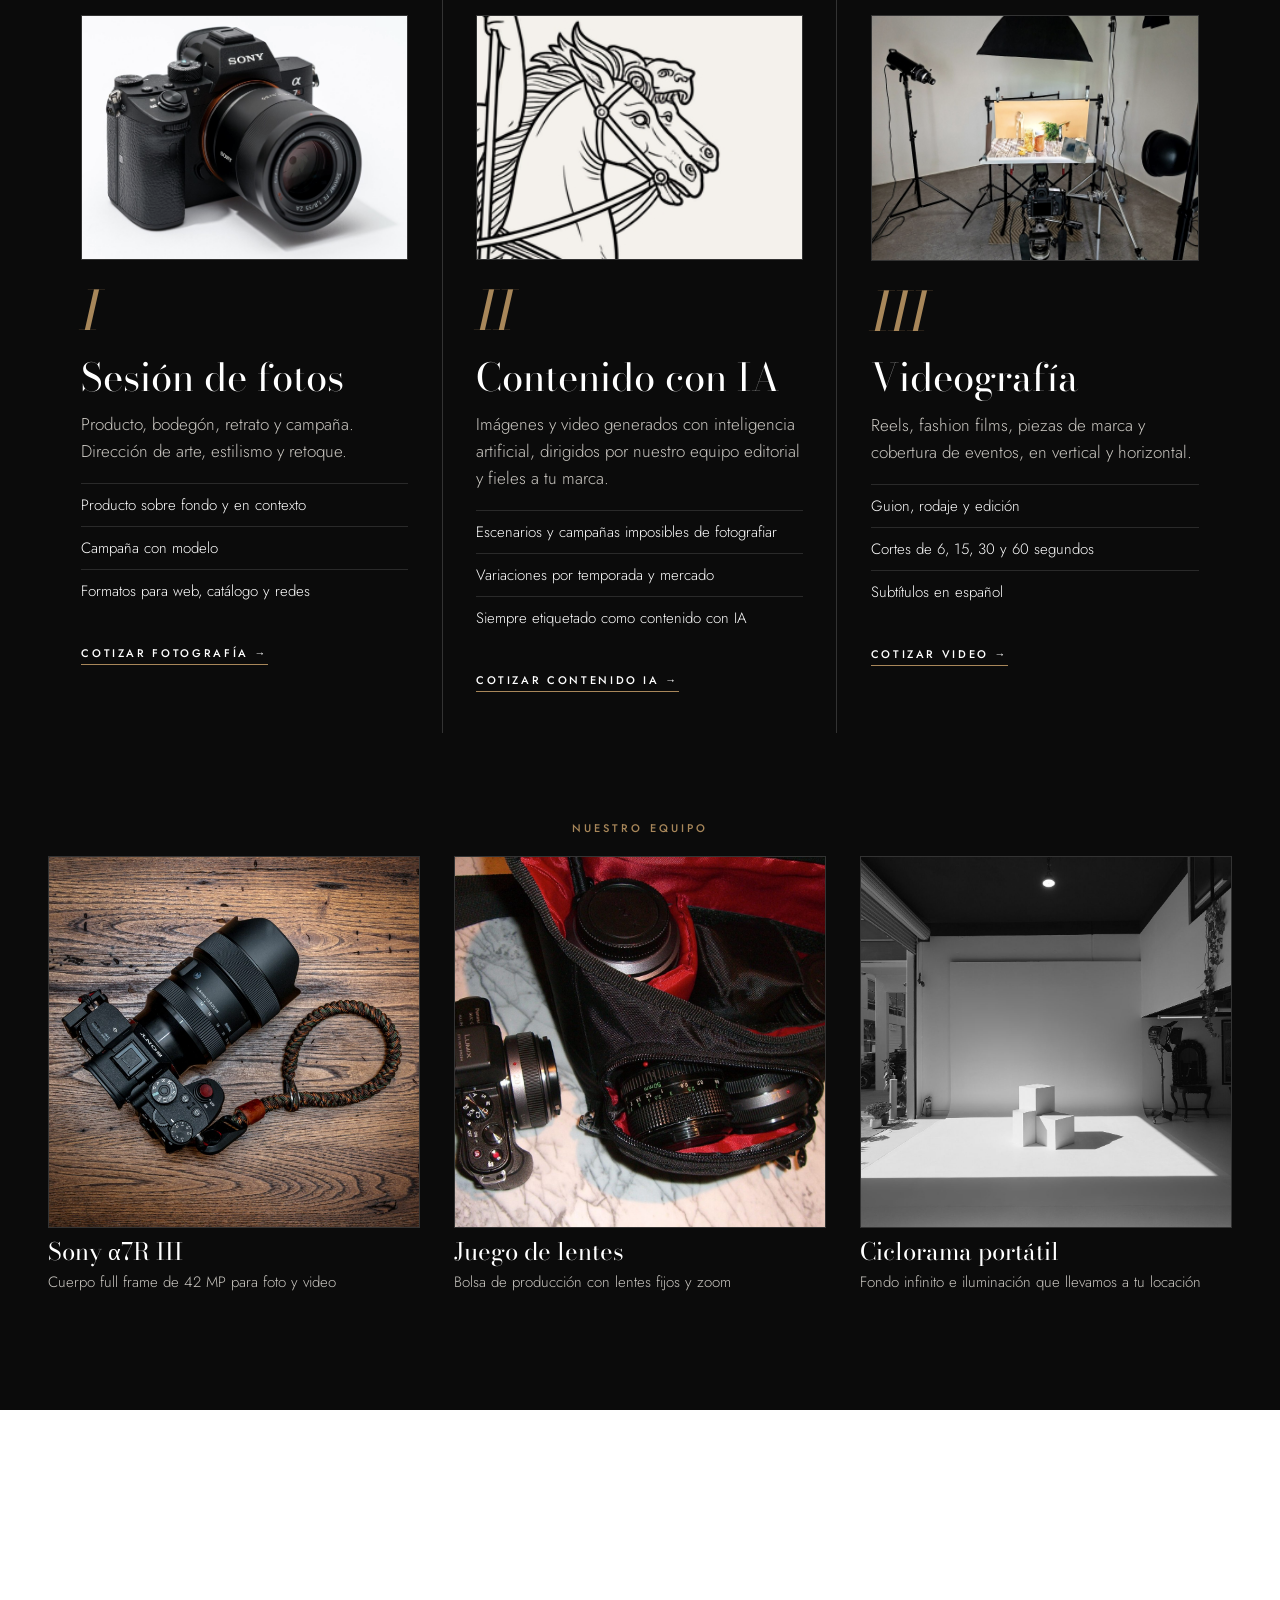
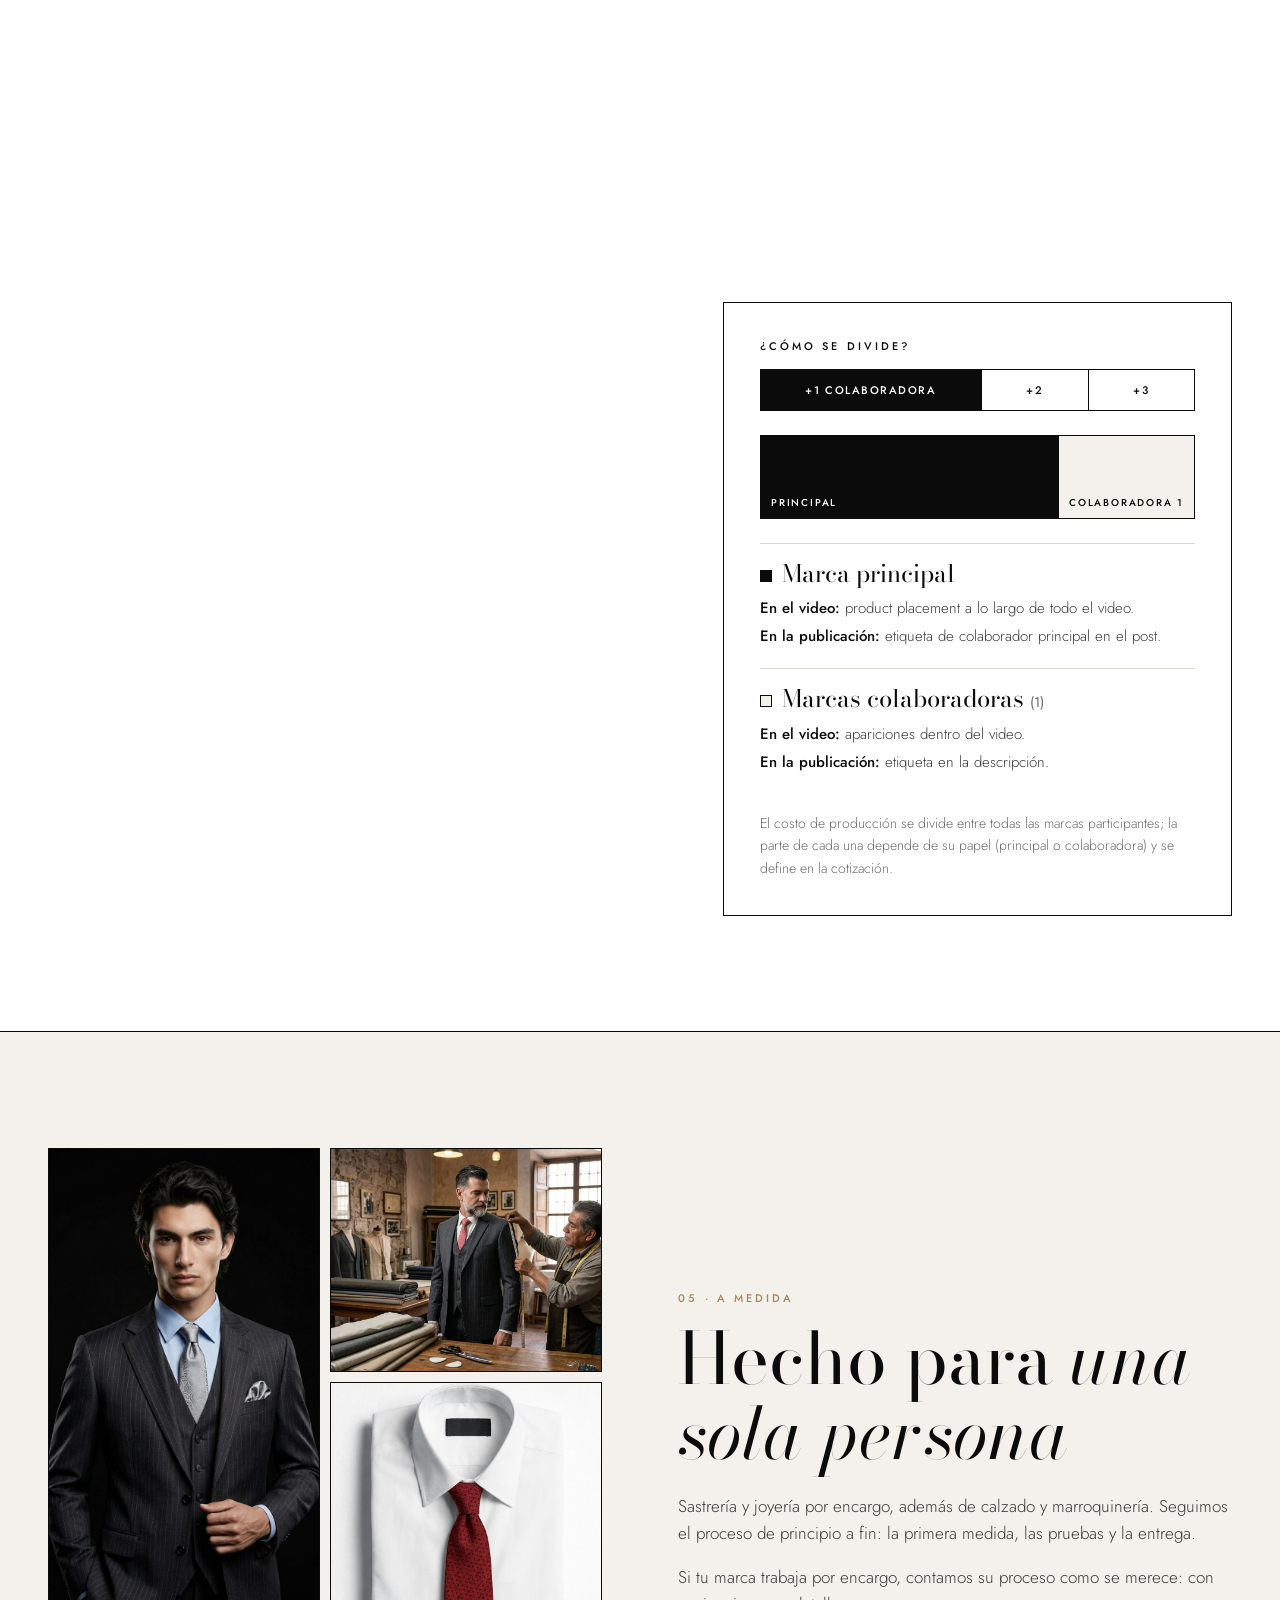
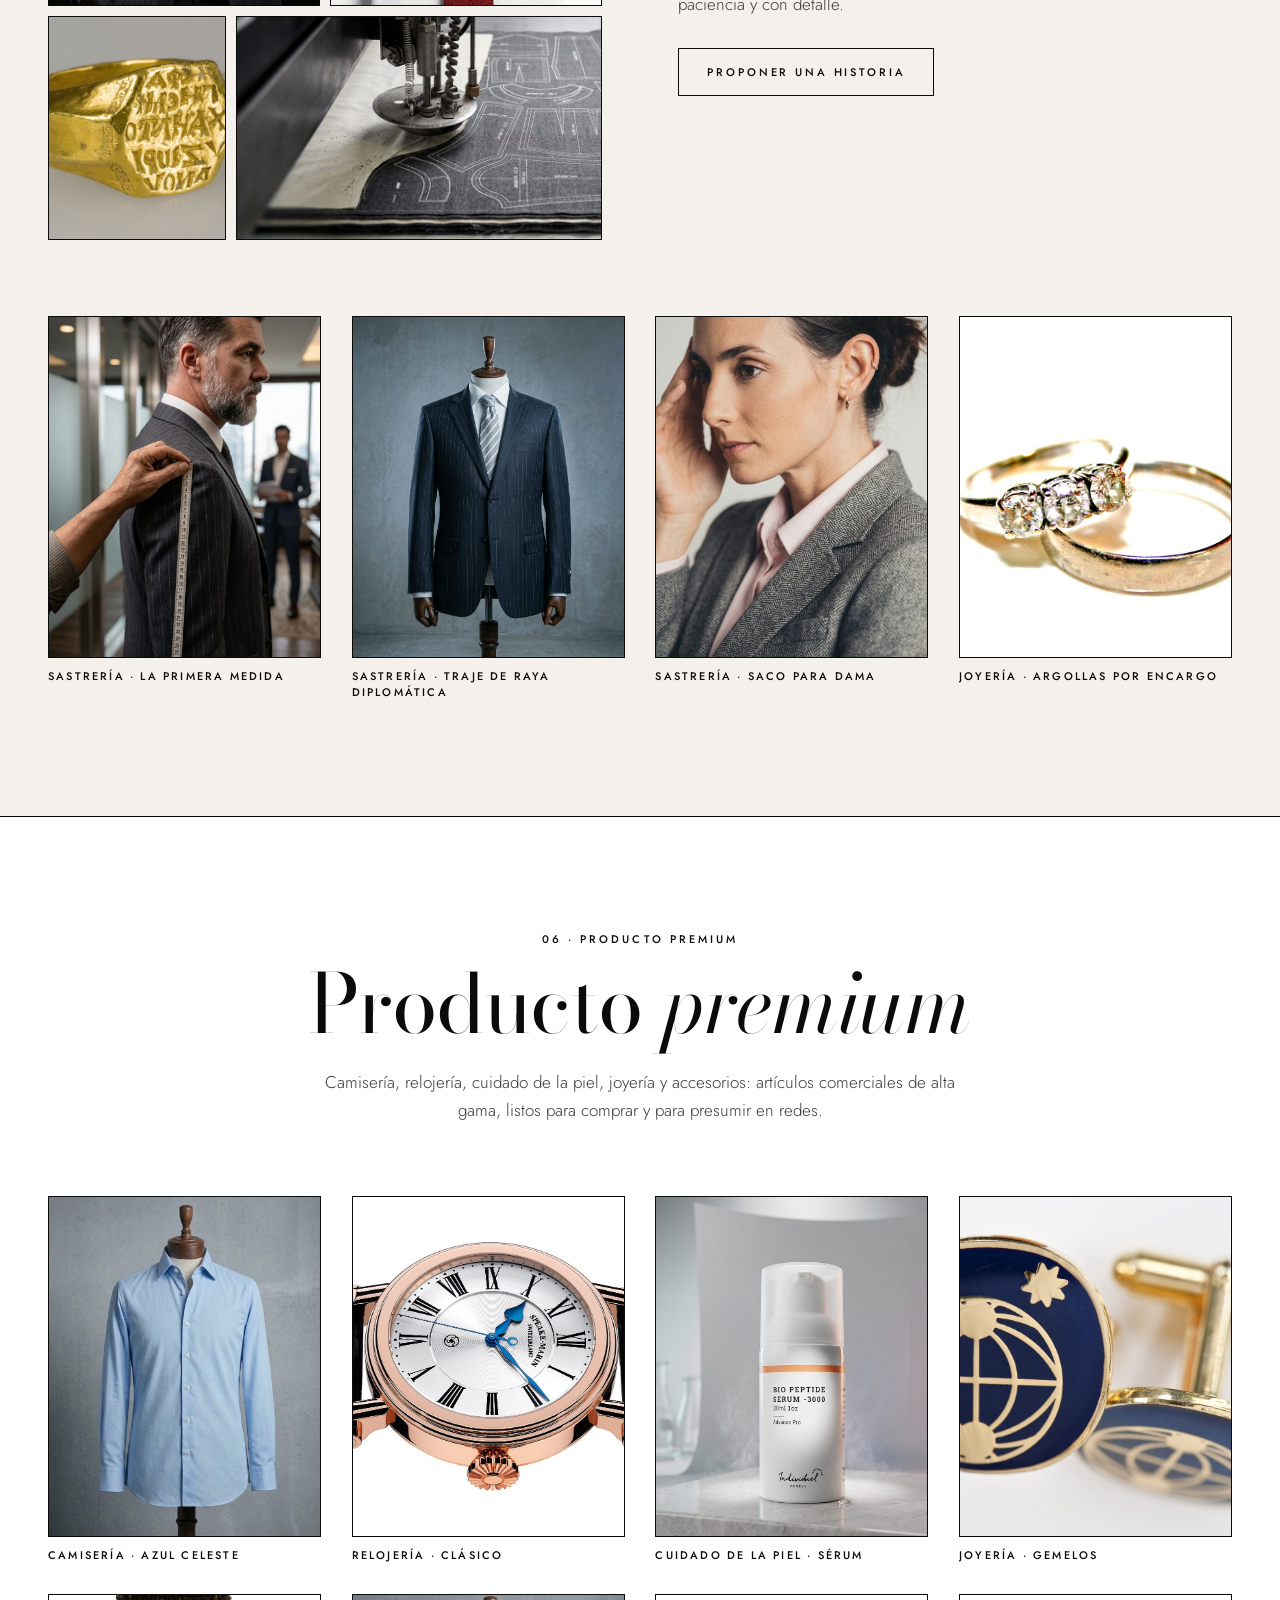
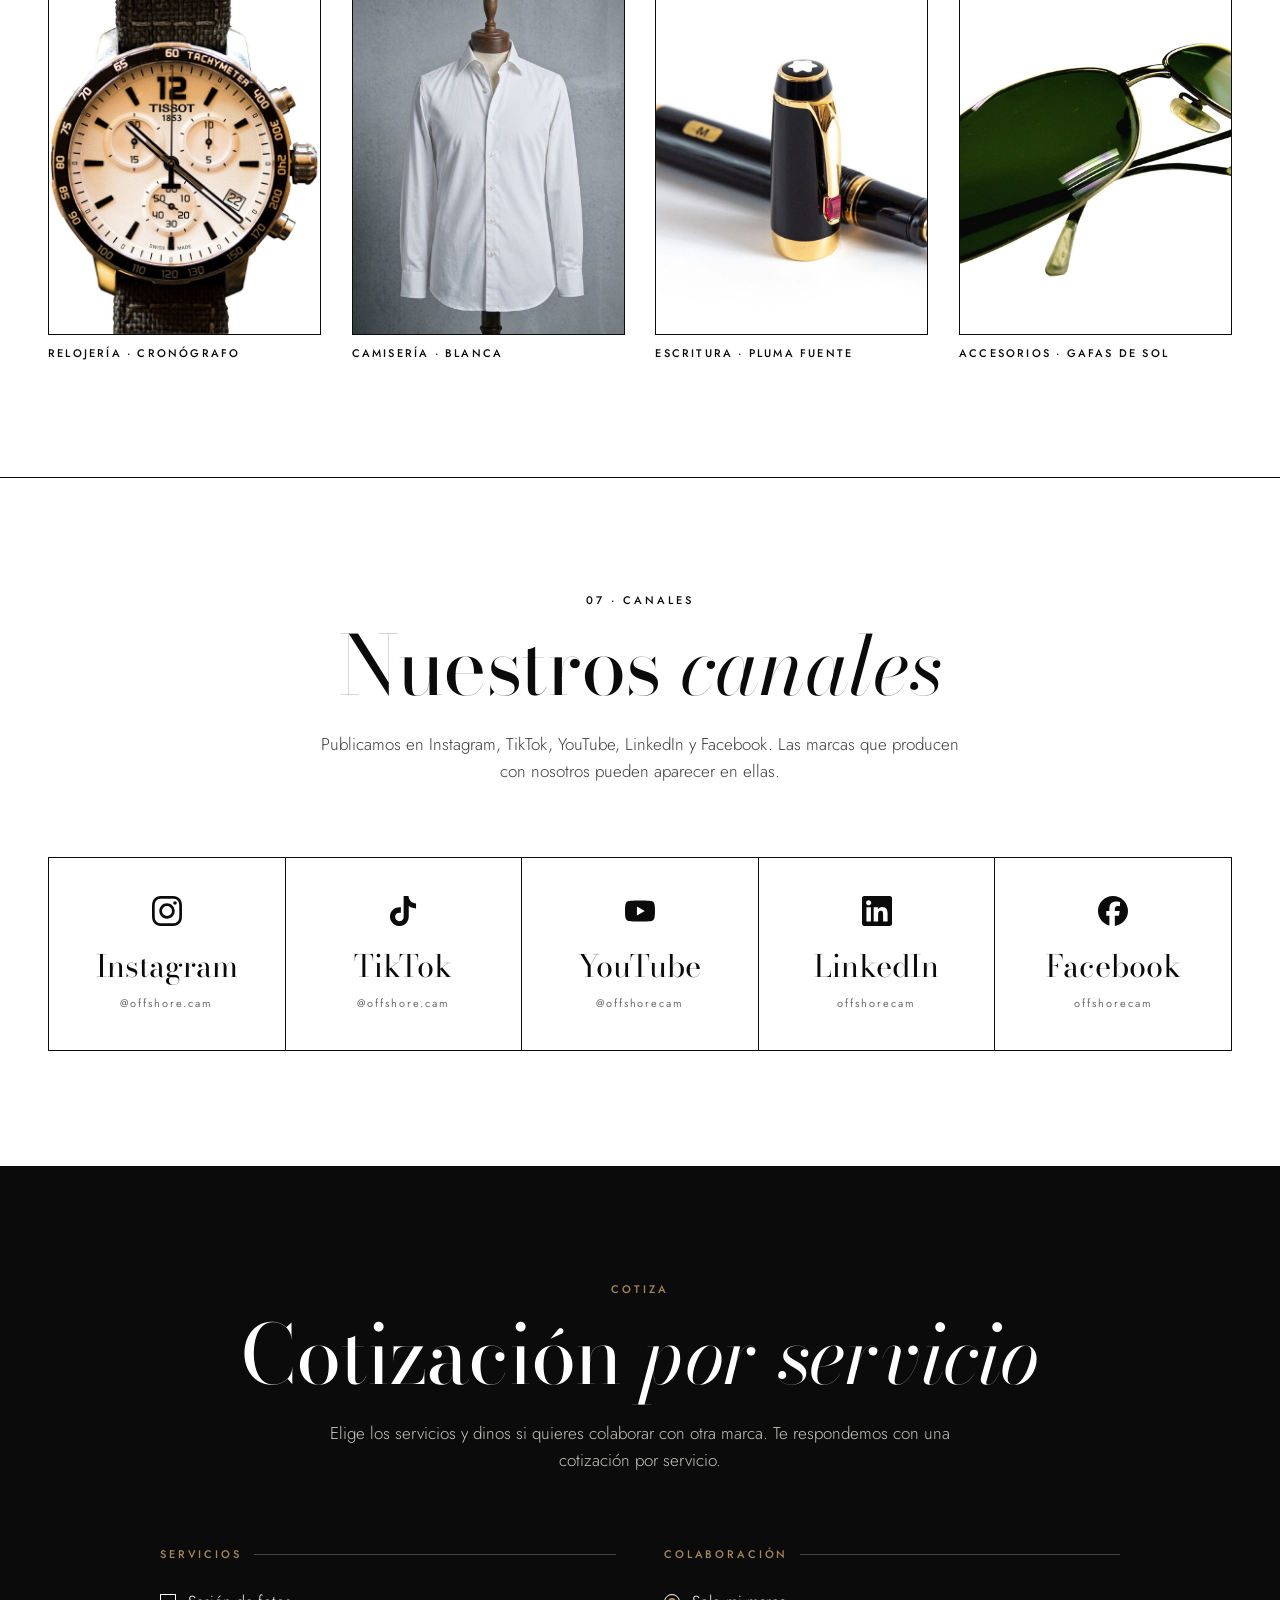
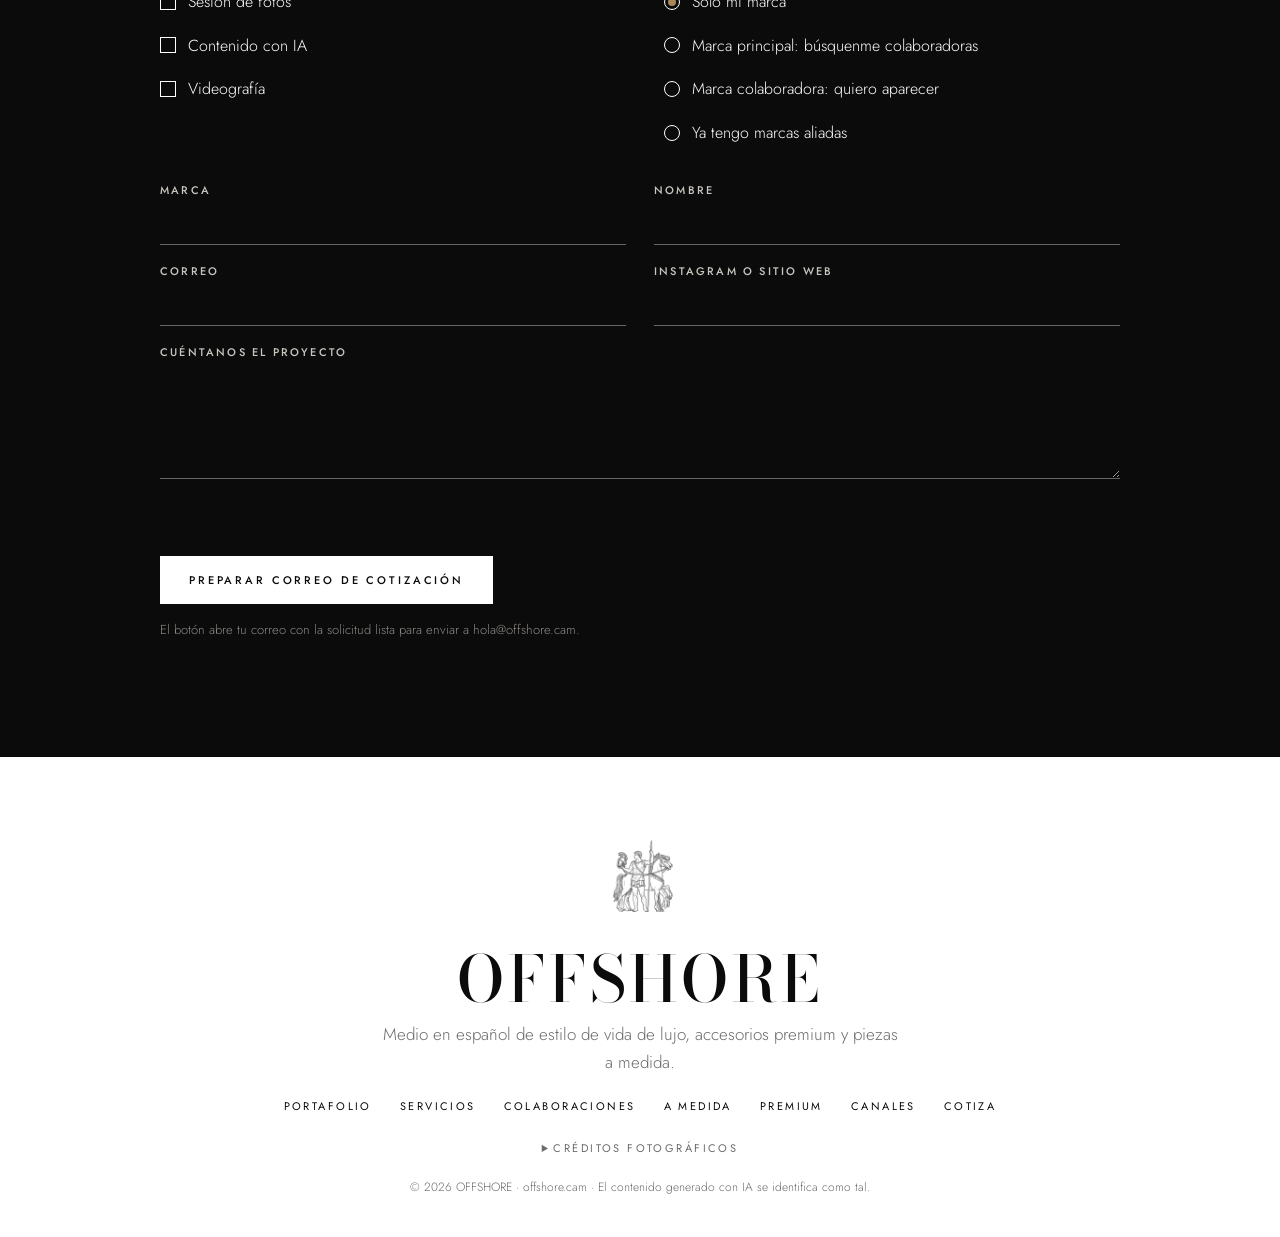
==== commit 9992663b: "offshore.cam 1.2.4: cover «A MEDIDA», «Servicios hechos para ti», Colaboraciones - Cover title OFFSH" ====
--- a/index.html
+++ b/index.html
@@ -35,7 +35,7 @@
     <a href="#editorial">Editorial</a>
     <a href="#portafolio">Portafolio</a>
     <a href="#servicios">Servicios</a>
-    <a href="#match">Match de marcas</a>
+    <a href="#match">Colaboraciones</a>
     <a href="#a-medida">A medida</a>
     <a href="#premium">Premium</a>
     <a href="#canales">Canales</a>
@@ -49,9 +49,9 @@
   <section class="portada">
     <figure class="portada__cubierta">
       <p class="portada__numero">N.º 01 · Invierno 2026</p>
-      <h1 class="portada__titulo">OFFSHORE</h1>
+      <h1 class="portada__titulo">A MEDIDA</h1>
       <img class="portada__foto" src="images/portada/portada-amigos-chesterfield.jpg" alt="Dos hombres ríen sentados en un sofá Chesterfield de piel, uno con camisa azul celeste y otro con camisa blanca, sobre fondo blanco">
-      <p class="portada__linea portada__linea--izq"><em>El nuevo</em><br>lujo es<br>a medida</p>
+      <p class="portada__linea portada__linea--izq"><em>Servicios</em><br>hechos<br><span class="minus">para ti</span></p>
       <p class="portada__linea portada__linea--der">Accesorios<br>premium<br><em>&amp; piezas a medida</em></p>
       <figcaption class="portada__pie">Medio editorial · Producción para marcas · Colaboraciones</figcaption>
     </figure>
@@ -177,10 +177,10 @@
     </div>
   </section>
 
-  <!-- MATCH DE MARCAS -->
+  <!-- COLABORACIONES -->
   <section class="seccion" id="match">
     <header class="seccion__cabeza">
-      <p class="rotulo">04 · Match de marcas</p>
+      <p class="rotulo">04 · Colaboraciones</p>
       <h2>Colabora con gente como tú <em>en redes sociales</em></h2>
       <p class="seccion__entrada">Unimos marcas que se complementan —un reloj y un sastre, una joyería y una marca de piel— en la misma producción. El costo de producción se divide entre las marcas participantes.</p>
     </header>
@@ -320,7 +320,7 @@
   <p class="pie__nombre">OFFSHORE</p>
   <p class="pie__texto">Medio en español de estilo de vida de lujo, accesorios premium y piezas a medida.</p>
   <nav class="pie__nav" aria-label="Pie">
-    <a href="#portafolio">Portafolio</a><a href="#servicios">Servicios</a><a href="#match">Match de marcas</a><a href="#a-medida">A medida</a><a href="#premium">Premium</a><a href="#canales">Canales</a><a href="#cotiza">Cotiza</a>
+    <a href="#portafolio">Portafolio</a><a href="#servicios">Servicios</a><a href="#match">Colaboraciones</a><a href="#a-medida">A medida</a><a href="#premium">Premium</a><a href="#canales">Canales</a><a href="#cotiza">Cotiza</a>
   </nav>
   <details class="creditos">
     <summary>Créditos fotográficos</summary>
--- a/css/offshore.css
+++ b/css/offshore.css
@@ -49,6 +49,7 @@
 .portada__titulo{position:absolute;top:7.5cqw;left:0;right:0;text-align:center;font-size:17cqw;font-weight:600;letter-spacing:.02em;font-variation-settings:"opsz" 96;z-index:2;line-height:1}
 .portada__foto{position:absolute;inset:0;width:100%;height:100%;object-fit:cover;object-position:50% 100%;z-index:1}
 .portada__linea{position:absolute;z-index:2;margin:0;font-family:var(--serif);font-size:3.6cqw;line-height:1.1;text-transform:uppercase;letter-spacing:.02em}
+.portada__linea .minus{text-transform:none;font-size:1.05em}
 .portada__linea em{text-transform:none;font-size:1.05em}
 .portada__linea--izq{right:4cqw;top:24%;text-align:right}
 .portada__linea--der{left:4cqw;bottom:8%}
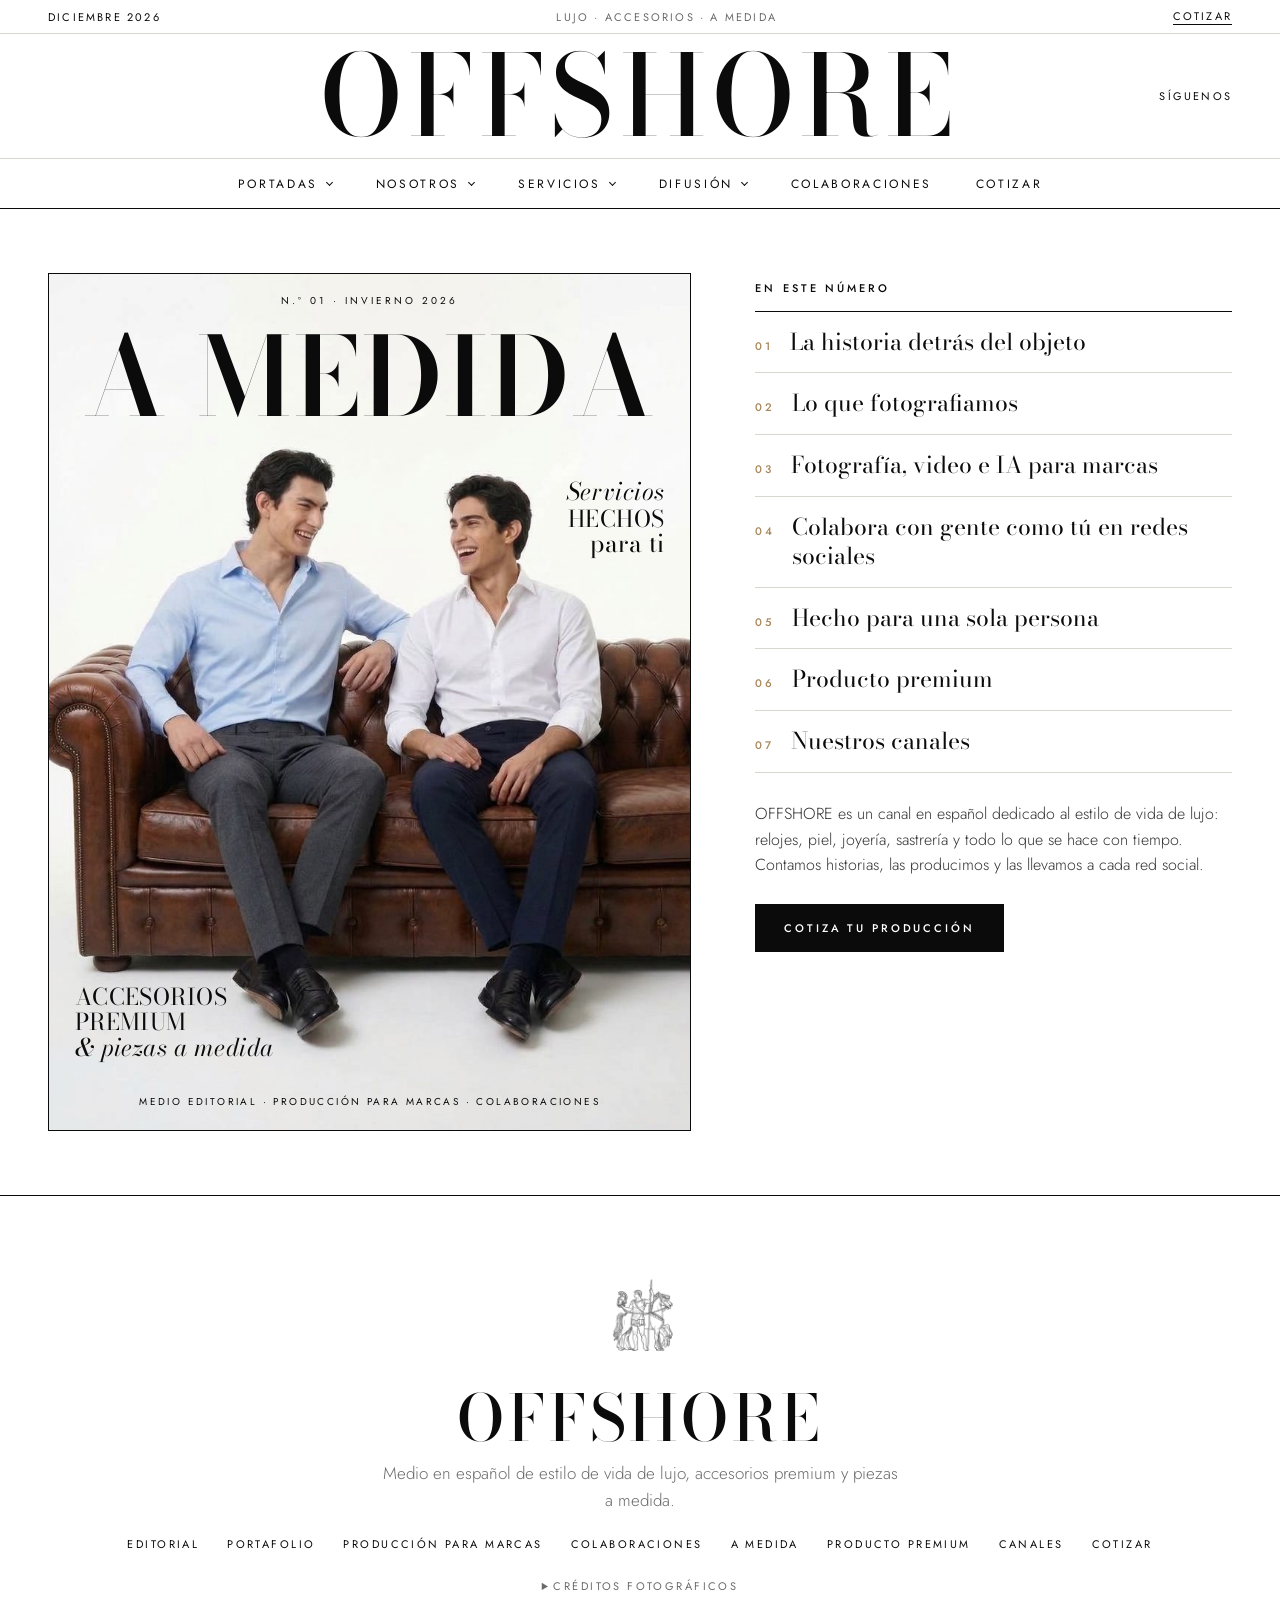
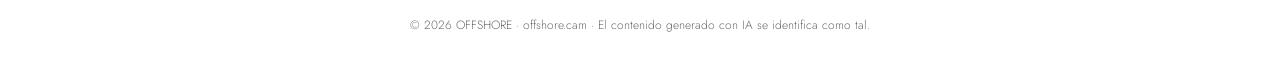
==== commit 29e9efc5: "offshore.cam 1.3.0: topic pages, Nosotros/Servicios/Difusión menu, compact mobile header - One folde" ====
--- a/index.html
+++ b/index.html
@@ -5,8 +5,8 @@
 <meta name="viewport" content="width=device-width, initial-scale=1">
 <title>OFFSHORE · Lujo, accesorios y piezas a medida</title>
 <meta name="description" content="OFFSHORE es un medio en español de estilo de vida de lujo: accesorios premium y piezas a medida. Producimos fotografía, video y contenido con IA para marcas, y unimos marcas que colaboran y dividen el costo de producción.">
-<meta property="og:title" content="OFFSHORE">
-<meta property="og:description" content="Medio en español de lujo, accesorios premium y piezas a medida. Fotografía, video y contenido con IA para marcas.">
+<meta property="og:title" content="OFFSHORE · Lujo, accesorios y piezas a medida">
+<meta property="og:description" content="OFFSHORE es un medio en español de estilo de vida de lujo: accesorios premium y piezas a medida. Producimos fotografía, video y contenido con IA para marcas, y unimos marcas que colaboran y dividen el costo de producción.">
 <meta property="og:image" content="images/marca/offshore-emblema.jpg">
 <meta property="og:type" content="website">
 <meta name="theme-color" content="#ffffff">
@@ -24,22 +24,47 @@
   <div class="barra">
     <span class="barra__fecha" id="fecha">Noviembre 2026</span>
     <span class="barra__lema">Lujo · Accesorios · A medida</span>
-    <a class="barra__cta" href="#cotiza">Cotiza</a>
+    <a class="barra__cta" href="cotiza/index.html">Cotizar</a>
   </div>
   <div class="mancheta">
     <button class="menu-btn" id="menuBtn" aria-expanded="false" aria-controls="menu" aria-label="Abrir menú"><span></span><span></span></button>
-    <a class="mancheta__nombre" href="#">OFFSHORE</a>
-    <a class="mancheta__canales" href="#canales">Síguenos</a>
+    <a class="mancheta__nombre" href="index.html">OFFSHORE</a>
+    <a class="mancheta__canales" href="canales/index.html">Síguenos</a>
   </div>
-  <nav class="menu" id="menu" aria-label="Secciones">
-    <a href="#editorial">Editorial</a>
-    <a href="#portafolio">Portafolio</a>
-    <a href="#servicios">Servicios</a>
-    <a href="#match">Colaboraciones</a>
-    <a href="#a-medida">A medida</a>
-    <a href="#premium">Premium</a>
-    <a href="#canales">Canales</a>
-    <a href="#cotiza">Cotiza</a>
+  <nav class="menu" id="menu" aria-label="Principal">
+    <ul class="menu__lista">
+      <li class="menu__grupo">
+        <button class="menu__abre" type="button" aria-expanded="false" aria-controls="menuPortadas">Portadas</button>
+        <ul class="menu__sub" id="menuPortadas">
+          <li><a href="index.html" aria-current="page"><span>N.º 01</span>Invierno 2026</a></li>
+        </ul>
+      </li>
+      <li class="menu__grupo">
+        <button class="menu__abre" type="button" aria-expanded="false" aria-controls="menuNosotros">Nosotros</button>
+        <ul class="menu__sub" id="menuNosotros">
+          <li><a href="editorial/index.html"><span>01</span>Editorial</a></li>
+          <li><a href="portafolio/index.html"><span>02</span>Portafolio</a></li>
+          <li><a href="canales/index.html"><span>03</span>Canales</a></li>
+        </ul>
+      </li>
+      <li class="menu__grupo">
+        <button class="menu__abre" type="button" aria-expanded="false" aria-controls="menuServicios">Servicios</button>
+        <ul class="menu__sub" id="menuServicios">
+          <li><a href="servicios/index.html#filmacion"><span>01</span>Filmación</a></li>
+          <li><a href="servicios/index.html#fotografia"><span>02</span>Fotografía</a></li>
+          <li><a href="servicios/index.html#agentes"><span>03</span>Agentes</a></li>
+        </ul>
+      </li>
+      <li class="menu__grupo">
+        <button class="menu__abre" type="button" aria-expanded="false" aria-controls="menuDifusion">Difusión</button>
+        <ul class="menu__sub" id="menuDifusion">
+          <li><a href="premium/index.html"><span>01</span>Producto premium</a></li>
+          <li><a href="a-medida/index.html"><span>02</span>A medida</a></li>
+        </ul>
+      </li>
+      <li><a class="menu__enlace" href="colaboraciones/index.html">Colaboraciones</a></li>
+      <li><a class="menu__cotizar" href="cotiza/index.html">Cotizar</a></li>
+    </ul>
   </nav>
 </header>
 
@@ -59,258 +84,17 @@
     <aside class="portada__indice">
       <p class="rotulo">En este número</p>
       <ol class="indice">
-        <li><a href="#editorial"><span>01</span>La historia detrás del objeto</a></li>
-        <li><a href="#portafolio"><span>02</span>Lo que fotografiamos</a></li>
-        <li><a href="#servicios"><span>03</span>Fotografía, video e IA para marcas</a></li>
-        <li><a href="#match"><span>04</span>Colabora con gente como tú en redes sociales</a></li>
-        <li><a href="#a-medida"><span>05</span>Hecho para una sola persona</a></li>
-        <li><a href="#premium"><span>06</span>Producto premium</a></li>
-        <li><a href="#canales"><span>07</span>Nuestros canales</a></li>
+        <li><a href="editorial/index.html"><span>01</span>La historia detrás del objeto</a></li>
+        <li><a href="portafolio/index.html"><span>02</span>Lo que fotografiamos</a></li>
+        <li><a href="servicios/index.html"><span>03</span>Fotografía, video e IA para marcas</a></li>
+        <li><a href="colaboraciones/index.html"><span>04</span>Colabora con gente como tú en redes sociales</a></li>
+        <li><a href="a-medida/index.html"><span>05</span>Hecho para una sola persona</a></li>
+        <li><a href="premium/index.html"><span>06</span>Producto premium</a></li>
+        <li><a href="canales/index.html"><span>07</span>Nuestros canales</a></li>
       </ol>
       <p class="portada__manifiesto">OFFSHORE es un canal en español dedicado al estilo de vida de lujo: relojes, piel, joyería, sastrería y todo lo que se hace con tiempo. Contamos historias, las producimos y las llevamos a cada red social.</p>
-      <a class="boton" href="#cotiza">Cotiza tu producción</a>
+      <a class="boton" href="cotiza/index.html">Cotiza tu producción</a>
     </aside>
-  </section>
-
-  <!-- EDITORIAL -->
-  <section class="seccion" id="editorial">
-    <header class="seccion__cabeza">
-      <p class="rotulo">01 · Editorial</p>
-      <h2>La historia detrás <em>del objeto</em></h2>
-    </header>
-    <div class="editorial">
-      <article class="nota nota--grande">
-        <div class="marco marco--alto"><img src="images/productos/joyeria-collar-perlas.jpg" alt="Collar largo de perlas rosadas y perlas barrocas con cuentas de oro rosa" loading="lazy"></div>
-        <p class="rotulo">Accesorios</p>
-        <h3>Lo que se lleva por años</h3>
-        <p>Relojes, marroquinería, gafas, joyería y plumas: piezas que se eligen una vez y se heredan. Las fotografiamos como lo que son, objetos con historia.</p>
-      </article>
-      <article class="nota">
-        <div class="marco"><img src="images/productos/cuidado-gel.jpg" alt="Tubo de crema rosa sobre piedra con luz cálida y sombras de hojas" loading="lazy"></div>
-        <p class="rotulo">Estilo de vida</p>
-        <h3>El ritual diario</h3>
-        <p>Cuidado de la piel, bienestar y los objetos que acompañan cada mañana.</p>
-      </article>
-      <article class="nota">
-        <div class="marco"><img src="images/productos/sastreria-saco-gris.jpg" alt="Saco gris de tweed con corbata plateada y camisa azul" loading="lazy"></div>
-        <p class="rotulo">Taller</p>
-        <h3>Las manos que lo hacen</h3>
-        <p>Artesanos, sastres y joyeros, con nombre y oficio.</p>
-      </article>
-      <blockquote class="cita">
-        «Brindamos exposición a artículos premium <em>y hechos a medida</em>.»
-        <cite>— Redacción OFFSHORE</cite>
-      </blockquote>
-    </div>
-  </section>
-
-  <!-- PORTAFOLIO -->
-  <section class="seccion" id="portafolio">
-    <header class="seccion__cabeza">
-      <p class="rotulo">02 · Portafolio</p>
-      <h2>Lo que <em>fotografiamos</em></h2>
-      <p class="seccion__entrada">Joyería, sastrería, camisería y cuidado personal: producto sobre fondo, en detalle y en contexto.</p>
-    </header>
-    <div class="portafolio">
-      <figure class="foto foto--alta"><img src="images/productos/joyeria-perlas-oro.jpg" alt="Pulsera de perlas barrocas con cuentas de oro texturizado sobre fondo blanco" loading="lazy"><figcaption>Joyería · Perlas y oro</figcaption></figure>
-      <figure class="foto"><img src="images/productos/sastreria-chaleco-negro.jpg" alt="Saco y chaleco negros con camisa blanca y corbata rosa" loading="lazy"><figcaption>Sastrería · Saco y chaleco</figcaption></figure>
-      <figure class="foto"><img src="images/productos/cuidado-serum.jpg" alt="Tubo rosa de emulsión calmante sobre piedra con luz cálida" loading="lazy"><figcaption>Cuidado de la piel · Emulsión calmante</figcaption></figure>
-      <figure class="foto"><img src="images/productos/camisa-corbata-indigo.jpg" alt="Camisa blanca doblada con corbata índigo sobre fondo blanco" loading="lazy"><figcaption>Camisería · Camisa y corbata</figcaption></figure>
-      <figure class="foto"><img src="images/productos/saco-raya-diplomatica.jpg" alt="Saco azul noche de raya diplomática en maniquí" loading="lazy"><figcaption>Sastrería · Raya diplomática</figcaption></figure>
-    </div>
-    <p class="portafolio__nota">Imágenes de producto por cortesía de las marcas.</p>
-  </section>
-
-  <!-- SERVICIOS -->
-  <section class="seccion seccion--tinta" id="servicios">
-    <header class="seccion__cabeza">
-      <p class="rotulo">03 · Servicios</p>
-      <h2>Producción <em>para marcas</em></h2>
-      <p class="seccion__entrada">Cotizamos por servicio: pagas solo lo que tu marca necesita. Cada pieza se entrega lista para cada red social.</p>
-    </header>
-    <div class="servicios">
-      <article class="servicio">
-        <div class="marco marco--servicio"><img src="images/equipo/sony-a7r-iii.jpg" alt="Cámara Sony α7R III con lente zoom sobre fondo blanco" loading="lazy"></div>
-        <span class="servicio__num">I</span>
-        <h3>Sesión de fotos</h3>
-        <p>Producto, bodegón, retrato y campaña. Dirección de arte, estilismo y retoque.</p>
-        <ul>
-          <li>Producto sobre fondo y en contexto</li>
-          <li>Campaña con modelo</li>
-          <li>Formatos para web, catálogo y redes</li>
-        </ul>
-        <a href="#cotiza" data-servicio="foto">Cotizar fotografía →</a>
-      </article>
-      <article class="servicio">
-        <div class="detalle detalle--caballos detalle--servicio" role="img" aria-label="Detalle del emblema de OFFSHORE: cabezas de caballo"></div>
-        <span class="servicio__num">II</span>
-        <h3>Contenido con IA</h3>
-        <p>Imágenes y video generados con inteligencia artificial, dirigidos por nuestro equipo editorial y fieles a tu marca.</p>
-        <ul>
-          <li>Escenarios y campañas imposibles de fotografiar</li>
-          <li>Variaciones por temporada y mercado</li>
-          <li>Siempre etiquetado como contenido con IA</li>
-        </ul>
-        <a href="#cotiza" data-servicio="ia">Cotizar contenido IA →</a>
-      </article>
-      <article class="servicio">
-        <div class="marco marco--servicio"><img src="images/equipo/iluminacion.jpg" alt="Set de estudio con flashes, sombrillas y mesa de producto" loading="lazy"></div>
-        <span class="servicio__num">III</span>
-        <h3>Videografía</h3>
-        <p>Reels, fashion films, piezas de marca y cobertura de eventos, en vertical y horizontal.</p>
-        <ul>
-          <li>Guion, rodaje y edición</li>
-          <li>Cortes de 6, 15, 30 y 60 segundos</li>
-          <li>Subtítulos en español</li>
-        </ul>
-        <a href="#cotiza" data-servicio="video">Cotizar video →</a>
-      </article>
-    </div>
-
-    <div class="equipo">
-      <p class="rotulo">Nuestro equipo</p>
-      <div class="equipo__fila">
-        <figure class="foto"><img src="images/equipo/sony-a7r-iii-mesa.jpg" alt="Sony α7R III con lente gran angular sobre mesa de madera" loading="lazy"><figcaption><strong>Sony α7R III</strong> Cuerpo full frame de 42 MP para foto y video</figcaption></figure>
-        <figure class="foto"><img src="images/equipo/bolsa-lentes.jpg" alt="Bolsa de cámara abierta con cámara y juego de lentes" loading="lazy"><figcaption><strong>Juego de lentes</strong> Bolsa de producción con lentes fijos y zoom</figcaption></figure>
-        <figure class="foto"><img src="images/equipo/ciclorama.jpg" alt="Estudio con ciclorama blanco e iluminación cenital" loading="lazy"><figcaption><strong>Ciclorama portátil</strong> Fondo infinito e iluminación que llevamos a tu locación</figcaption></figure>
-      </div>
-    </div>
-  </section>
-
-  <!-- COLABORACIONES -->
-  <section class="seccion" id="match">
-    <header class="seccion__cabeza">
-      <p class="rotulo">04 · Colaboraciones</p>
-      <h2>Colabora con gente como tú <em>en redes sociales</em></h2>
-      <p class="seccion__entrada">Unimos marcas que se complementan —un reloj y un sastre, una joyería y una marca de piel— en la misma producción. El costo de producción se divide entre las marcas participantes.</p>
-    </header>
-
-    <div class="match">
-      <ol class="pasos">
-        <li><span>1</span><h3>Nos cuentas tu marca</h3><p>Qué vendes, a quién y qué tipo de contenido buscas.</p></li>
-        <li><span>2</span><h3>Hacemos el match</h3><p>Proponemos marcas afines que no compiten entre sí y comparten público.</p></li>
-        <li><span>3</span><h3>Una sola producción</h3><p>Un mismo set, un mismo equipo, un mismo día.</p></li>
-        <li><span>4</span><h3>Costo dividido</h3><p>Cada marca paga su parte de la producción según su papel en la colaboración.</p></li>
-      </ol>
-
-      <div class="reparto" aria-live="polite">
-        <p class="rotulo">¿Cómo se divide?</p>
-        <div class="reparto__control" role="group" aria-label="Marcas colaboradoras">
-          <button type="button" data-colab="1" aria-pressed="true">+1 colaboradora</button>
-          <button type="button" data-colab="2">+2</button>
-          <button type="button" data-colab="3">+3</button>
-        </div>
-        <div class="reparto__barra" id="repartoBarra"></div>
-        <dl class="niveles">
-          <div class="nivel nivel--principal">
-            <dt>Marca principal</dt>
-            <dd><strong>En el video:</strong> product placement a lo largo de todo el video.</dd>
-            <dd><strong>En la publicación:</strong> etiqueta de colaborador principal en el post.</dd>
-          </div>
-          <div class="nivel">
-            <dt>Marcas colaboradoras <span id="repartoCuantas">(1)</span></dt>
-            <dd><strong>En el video:</strong> apariciones dentro del video.</dd>
-            <dd><strong>En la publicación:</strong> etiqueta en la descripción.</dd>
-          </div>
-        </dl>
-        <p class="reparto__nota">El costo de producción se divide entre todas las marcas participantes; la parte de cada una depende de su papel (principal o colaboradora) y se define en la cotización.</p>
-      </div>
-    </div>
-  </section>
-
-  <!-- A MEDIDA -->
-  <section class="seccion seccion--papel" id="a-medida">
-    <div class="medida">
-      <div class="collage" role="img" aria-label="Collage de sastrería y joyería: traje gris de tweed, prueba en el taller, camisa con corbata roja, anillo de oro y corte de patrón">
-        <img class="collage__a" src="images/productos/collage-traje-tweed.jpg" alt="" loading="lazy">
-        <img class="collage__b" src="images/productos/collage-prueba-taller.jpg" alt="" loading="lazy">
-        <img class="collage__c" src="images/productos/collage-camisa-corbata-roja.jpg" alt="" loading="lazy">
-        <img class="collage__d" src="images/productos/collage-anillo-oro.jpg" alt="" loading="lazy">
-        <img class="collage__e" src="images/productos/collage-corte-patron.jpg" alt="" loading="lazy">
-      </div>
-      <div class="medida__texto">
-        <p class="rotulo">05 · A medida</p>
-        <h2>Hecho para <em>una sola persona</em></h2>
-        <p>Sastrería y joyería por encargo, además de calzado y marroquinería. Seguimos el proceso de principio a fin: la primera medida, las pruebas y la entrega.</p>
-        <p>Si tu marca trabaja por encargo, contamos su proceso como se merece: con paciencia y con detalle.</p>
-        <a class="boton boton--linea" href="#cotiza">Proponer una historia</a>
-      </div>
-    </div>
-    <div class="galeria galeria--4">
-      <figure class="foto"><img src="images/productos/medida-toma-de-medidas.jpg" alt="Sastre toma la medida de la manga a un hombre con traje gris" loading="lazy"><figcaption>Sastrería · La primera medida</figcaption></figure>
-      <figure class="foto"><img src="images/productos/medida-traje-marino.jpg" alt="Traje azul marino de raya diplomática con corbata plateada en maniquí" loading="lazy"><figcaption>Sastrería · Traje de raya diplomática</figcaption></figure>
-      <figure class="foto"><img src="images/productos/medida-saco-dama-tweed.jpg" alt="Mujer con saco gris de tweed y camisa rosa" loading="lazy"><figcaption>Sastrería · Saco para dama</figcaption></figure>
-      <figure class="foto"><img src="images/productos/medida-argollas.jpg" alt="Anillo con diamantes y argolla de oro" loading="lazy"><figcaption>Joyería · Argollas por encargo</figcaption></figure>
-    </div>
-  </section>
-
-  <!-- PRODUCTO PREMIUM -->
-  <section class="seccion" id="premium">
-    <header class="seccion__cabeza">
-      <p class="rotulo">06 · Producto premium</p>
-      <h2>Producto <em>premium</em></h2>
-      <p class="seccion__entrada">Camisería, relojería, cuidado de la piel, joyería y accesorios: artículos comerciales de alta gama, listos para comprar y para presumir en redes.</p>
-    </header>
-    <div class="galeria galeria--4">
-      <figure class="foto"><img src="images/productos/premium-camisa-celeste.jpg" alt="Camisa azul celeste en maniquí sobre fondo gris" loading="lazy"><figcaption>Camisería · Azul celeste</figcaption></figure>
-      <figure class="foto"><img src="images/productos/premium-reloj-clasico.jpg" alt="Reloj de caja dorada rosa con números romanos y correa negra" loading="lazy"><figcaption>Relojería · Clásico</figcaption></figure>
-      <figure class="foto"><img src="images/productos/premium-cuidado-serum.jpg" alt="Frasco blanco de sérum sobre mármol con luz suave" loading="lazy"><figcaption>Cuidado de la piel · Sérum</figcaption></figure>
-      <figure class="foto"><img src="images/productos/premium-gemelos.jpg" alt="Par de gemelos esmaltados en azul y oro" loading="lazy"><figcaption>Joyería · Gemelos</figcaption></figure>
-      <figure class="foto"><img src="images/productos/premium-reloj-cronografo.jpg" alt="Cronógrafo con esfera crema y bisel taquímetro" loading="lazy"><figcaption>Relojería · Cronógrafo</figcaption></figure>
-      <figure class="foto"><img src="images/productos/premium-camisa-blanca.jpg" alt="Camisa blanca en maniquí sobre fondo gris" loading="lazy"><figcaption>Camisería · Blanca</figcaption></figure>
-      <figure class="foto"><img src="images/productos/premium-pluma.jpg" alt="Pluma fuente negra con detalles dorados" loading="lazy"><figcaption>Escritura · Pluma fuente</figcaption></figure>
-      <figure class="foto"><img src="images/productos/premium-gafas.jpg" alt="Gafas de sol de cristal verde y montura metálica" loading="lazy"><figcaption>Accesorios · Gafas de sol</figcaption></figure>
-    </div>
-  </section>
-
-  <!-- CANALES -->
-  <section class="seccion" id="canales">
-    <header class="seccion__cabeza">
-      <p class="rotulo">07 · Canales</p>
-      <h2>Nuestros <em>canales</em></h2>
-      <p class="seccion__entrada">Publicamos en Instagram, TikTok, YouTube, LinkedIn y Facebook. Las marcas que producen con nosotros pueden aparecer en ellas.</p>
-    </header>
-    <ul class="canales">
-      <li><a href="https://www.instagram.com/offshore.cam" rel="noopener" target="_blank" aria-label="Instagram @offshore.cam"><svg viewBox="0 0 24 24" aria-hidden="true"><path d="M7.0301.084c-1.2768.0602-2.1487.264-2.911.5634-.7888.3075-1.4575.72-2.1228 1.3877-.6652.6677-1.075 1.3368-1.3802 2.127-.2954.7638-.4956 1.6365-.552 2.914-.0564 1.2775-.0689 1.6882-.0626 4.947.0062 3.2586.0206 3.6671.0825 4.9473.061 1.2765.264 2.1482.5635 2.9107.308.7889.72 1.4573 1.388 2.1228.6679.6655 1.3365 1.0743 2.1285 1.38.7632.295 1.6361.4961 2.9134.552 1.2773.056 1.6884.069 4.9462.0627 3.2578-.0062 3.668-.0207 4.9478-.0814 1.28-.0607 2.147-.2652 2.9098-.5633.7889-.3086 1.4578-.72 2.1228-1.3881.665-.6682 1.0745-1.3378 1.3795-2.1284.2957-.7632.4966-1.636.552-2.9124.056-1.2809.0692-1.6898.063-4.948-.0063-3.2583-.021-3.6668-.0817-4.9465-.0607-1.2797-.264-2.1487-.5633-2.9117-.3084-.7889-.72-1.4568-1.3876-2.1228C21.2982 1.33 20.628.9208 19.8378.6165 19.074.321 18.2017.1197 16.9244.0645 15.6471.0093 15.236-.005 11.977.0014 8.718.0076 8.31.0215 7.0301.0839m.1402 21.6932c-1.17-.0509-1.8053-.2453-2.2287-.408-.5606-.216-.96-.4771-1.3819-.895-.422-.4178-.6811-.8186-.9-1.378-.1644-.4234-.3624-1.058-.4171-2.228-.0595-1.2645-.072-1.6442-.079-4.848-.007-3.2037.0053-3.583.0607-4.848.05-1.169.2456-1.805.408-2.2282.216-.5613.4762-.96.895-1.3816.4188-.4217.8184-.6814 1.3783-.9003.423-.1651 1.0575-.3614 2.227-.4171 1.2655-.06 1.6447-.072 4.848-.079 3.2033-.007 3.5835.005 4.8495.0608 1.169.0508 1.8053.2445 2.228.408.5608.216.96.4754 1.3816.895.4217.4194.6816.8176.9005 1.3787.1653.4217.3617 1.056.4169 2.2263.0602 1.2655.0739 1.645.0796 4.848.0058 3.203-.0055 3.5834-.061 4.848-.051 1.17-.245 1.8055-.408 2.2294-.216.5604-.4763.96-.8954 1.3814-.419.4215-.8181.6811-1.3783.9-.4224.1649-1.0577.3617-2.2262.4174-1.2656.0595-1.6448.072-4.8493.079-3.2045.007-3.5825-.006-4.848-.0608M16.953 5.5864A1.44 1.44 0 1 0 18.39 4.144a1.44 1.44 0 0 0-1.437 1.4424M5.8385 12.012c.0067 3.4032 2.7706 6.1557 6.173 6.1493 3.4026-.0065 6.157-2.7701 6.1506-6.1733-.0065-3.4032-2.771-6.1565-6.174-6.1498-3.403.0067-6.156 2.771-6.1496 6.1738M8 12.0077a4 4 0 1 1 4.008 3.9921A3.9996 3.9996 0 0 1 8 12.0077"/></svg><strong>Instagram</strong><span>@offshore.cam</span></a></li>
-      <li><a href="https://www.tiktok.com/@offshore.cam" rel="noopener" target="_blank" aria-label="TikTok @offshore.cam"><svg viewBox="0 0 24 24" aria-hidden="true"><path d="M12.525.02c1.31-.02 2.61-.01 3.91-.02.08 1.53.63 3.09 1.75 4.17 1.12 1.11 2.7 1.62 4.24 1.79v4.03c-1.44-.05-2.89-.35-4.2-.97-.57-.26-1.1-.59-1.62-.93-.01 2.92.01 5.84-.02 8.75-.08 1.4-.54 2.79-1.35 3.94-1.31 1.92-3.58 3.17-5.91 3.21-1.43.08-2.86-.31-4.08-1.03-2.02-1.19-3.44-3.37-3.65-5.71-.02-.5-.03-1-.01-1.49.18-1.9 1.12-3.72 2.58-4.96 1.66-1.44 3.98-2.13 6.15-1.72.02 1.48-.04 2.96-.04 4.44-.99-.32-2.15-.23-3.02.37-.63.41-1.11 1.04-1.36 1.75-.21.51-.15 1.07-.14 1.61.24 1.64 1.82 3.02 3.5 2.87 1.12-.01 2.19-.66 2.77-1.61.19-.33.4-.67.41-1.06.1-1.79.06-3.57.07-5.36.01-4.03-.01-8.05.02-12.07z"/></svg><strong>TikTok</strong><span>@offshore.cam</span></a></li>
-      <li><a href="https://www.youtube.com/@offshorecam" rel="noopener" target="_blank" aria-label="YouTube @offshorecam"><svg viewBox="0 0 24 24" aria-hidden="true"><path d="M23.498 6.186a3.016 3.016 0 0 0-2.122-2.136C19.505 3.545 12 3.545 12 3.545s-7.505 0-9.377.505A3.017 3.017 0 0 0 .502 6.186C0 8.07 0 12 0 12s0 3.93.502 5.814a3.016 3.016 0 0 0 2.122 2.136c1.871.505 9.376.505 9.376.505s7.505 0 9.377-.505a3.015 3.015 0 0 0 2.122-2.136C24 15.93 24 12 24 12s0-3.93-.502-5.814zM9.545 15.568V8.432L15.818 12l-6.273 3.568z"/></svg><strong>YouTube</strong><span>@offshorecam</span></a></li>
-      <li><a href="https://www.linkedin.com/company/offshorecam" rel="noopener" target="_blank" aria-label="LinkedIn offshorecam"><svg viewBox="0 0 24 24" aria-hidden="true"><path d="M20.447 20.452h-3.554v-5.569c0-1.328-.027-3.037-1.852-3.037-1.853 0-2.136 1.445-2.136 2.939v5.667H9.351V9h3.414v1.561h.046c.477-.9 1.637-1.85 3.37-1.85 3.601 0 4.267 2.37 4.267 5.455v6.286zM5.337 7.433c-1.144 0-2.063-.926-2.063-2.065 0-1.138.92-2.063 2.063-2.063 1.14 0 2.064.925 2.064 2.063 0 1.139-.925 2.065-2.064 2.065zm1.782 13.019H3.555V9h3.564v11.452zM22.225 0H1.771C.792 0 0 .774 0 1.729v20.542C0 23.227.792 24 1.771 24h20.451C23.2 24 24 23.227 24 22.271V1.729C24 .774 23.2 0 22.222 0h.003z"/></svg><strong>LinkedIn</strong><span>offshorecam</span></a></li>
-      <li><a href="https://www.facebook.com/offshorecam" rel="noopener" target="_blank" aria-label="Facebook offshorecam"><svg viewBox="0 0 24 24" aria-hidden="true"><path d="M9.101 23.691v-7.98H6.627v-3.667h2.474v-1.58c0-4.085 1.848-5.978 5.858-5.978.401 0 .955.042 1.468.103a8.68 8.68 0 0 1 1.141.195v3.325a8.623 8.623 0 0 0-.653-.036 26.805 26.805 0 0 0-.733-.009c-.707 0-1.259.096-1.675.309a1.686 1.686 0 0 0-.679.622c-.258.42-.374.995-.374 1.752v1.297h3.919l-.386 2.103-.287 1.564h-3.246v8.245C19.396 23.238 24 18.179 24 12.044c0-6.627-5.373-12-12-12s-12 5.373-12 12c0 5.628 3.874 10.35 9.101 11.647Z"/></svg><strong>Facebook</strong><span>offshorecam</span></a></li>
-    </ul>
-  </section>
-
-  <!-- COTIZA -->
-  <section class="seccion seccion--tinta" id="cotiza">
-    <header class="seccion__cabeza">
-      <p class="rotulo">Cotiza</p>
-      <h2>Cotización <em>por servicio</em></h2>
-      <p class="seccion__entrada">Elige los servicios y dinos si quieres colaborar con otra marca. Te respondemos con una cotización por servicio.</p>
-    </header>
-    <form class="cotiza" id="cotizaForm" novalidate>
-      <fieldset>
-        <legend>Servicios</legend>
-        <label class="opcion"><input type="checkbox" name="servicio" value="Sesión de fotos" data-clave="foto"> Sesión de fotos</label>
-        <label class="opcion"><input type="checkbox" name="servicio" value="Contenido con IA" data-clave="ia"> Contenido con IA</label>
-        <label class="opcion"><input type="checkbox" name="servicio" value="Videografía" data-clave="video"> Videografía</label>
-      </fieldset>
-      <fieldset>
-        <legend>Colaboración</legend>
-        <label class="opcion"><input type="radio" name="colab" value="Solo mi marca" checked> Solo mi marca</label>
-        <label class="opcion"><input type="radio" name="colab" value="Marca principal — busco marcas colaboradoras (costo dividido)"> Marca principal: búsquenme colaboradoras</label>
-        <label class="opcion"><input type="radio" name="colab" value="Marca colaboradora — quiero aparecer en una producción (costo dividido)"> Marca colaboradora: quiero aparecer</label>
-        <label class="opcion"><input type="radio" name="colab" value="Ya tengo marcas aliadas (costo dividido)"> Ya tengo marcas aliadas</label>
-      </fieldset>
-      <div class="campos">
-        <label>Marca<input type="text" name="marca" autocomplete="organization" required></label>
-        <label>Nombre<input type="text" name="nombre" autocomplete="name" required></label>
-        <label>Correo<input type="email" name="correo" autocomplete="email" required></label>
-        <label>Instagram o sitio web<input type="text" name="web"></label>
-        <label class="campos__ancho">Cuéntanos el proyecto<textarea name="mensaje" rows="4"></textarea></label>
-      </div>
-      <p class="cotiza__aviso" id="cotizaAviso" role="status"></p>
-      <button class="boton boton--claro" type="submit">Preparar correo de cotización</button>
-      <p class="cotiza__nota">El botón abre tu correo con la solicitud lista para enviar a <span id="correoDestino">hola@offshore.cam</span>.</p>
-    </form>
   </section>
 
 </main>
@@ -320,7 +104,7 @@
   <p class="pie__nombre">OFFSHORE</p>
   <p class="pie__texto">Medio en español de estilo de vida de lujo, accesorios premium y piezas a medida.</p>
   <nav class="pie__nav" aria-label="Pie">
-    <a href="#portafolio">Portafolio</a><a href="#servicios">Servicios</a><a href="#match">Colaboraciones</a><a href="#a-medida">A medida</a><a href="#premium">Premium</a><a href="#canales">Canales</a><a href="#cotiza">Cotiza</a>
+    <a href="editorial/index.html">Editorial</a><a href="portafolio/index.html">Portafolio</a><a href="servicios/index.html">Producción para marcas</a><a href="colaboraciones/index.html">Colaboraciones</a><a href="a-medida/index.html">A medida</a><a href="premium/index.html">Producto premium</a><a href="canales/index.html">Canales</a><a href="cotiza/index.html">Cotizar</a>
   </nav>
   <details class="creditos">
     <summary>Créditos fotográficos</summary>
--- a/css/offshore.css
+++ b/css/offshore.css
@@ -1,4 +1,4 @@
-/* OFFSHORE · offshore.cam · 1.0.0 — editorial blanco y negro, Didone */
+/* OFFSHORE · offshore.cam · 1.3.0 — editorial blanco y negro, Didone */
 :root{
   --papel:#ffffff;
   --crema:#f4f1ec;
@@ -38,9 +38,24 @@
 .menu-btn span{display:block;height:1px;background:var(--tinta);transition:transform .3s}
 .menu-btn[aria-expanded="true"] span:first-child{transform:translateY(9.5px) rotate(45deg)}
 .menu-btn[aria-expanded="true"] span:last-child{transform:translateY(-9.5px) rotate(-45deg)}
-.menu{display:flex;justify-content:center;flex-wrap:wrap;gap:6px 34px;padding:10px var(--margen) 12px;border-top:1px solid var(--linea)}
-.menu a{font:400 12px var(--sans);letter-spacing:.22em;text-transform:uppercase;text-decoration:none;padding:2px 0;border-bottom:1px solid transparent}
-.menu a:hover{border-color:var(--tinta)}
+.menu{padding:10px var(--margen) 12px;border-top:1px solid var(--linea)}
+.menu ul{list-style:none;margin:0;padding:0}
+.menu__lista{display:flex;justify-content:center;align-items:center;gap:6px 44px}
+.menu__grupo{position:relative}
+.menu__abre,.menu__enlace,.menu__cotizar{font:400 12px var(--sans);letter-spacing:.22em;text-transform:uppercase;text-decoration:none;color:var(--tinta);background:none;border:0;border-bottom:1px solid transparent;padding:2px 0;cursor:pointer}
+.menu__abre::after{content:"";display:inline-block;width:5px;height:5px;margin:0 0 3px 9px;border-right:1px solid;border-bottom:1px solid;transform:rotate(45deg);transition:transform .25s}
+.menu__abre[aria-expanded="true"]::after{transform:translateY(3px) rotate(-135deg)}
+.menu__abre:hover,.menu__enlace:hover,.menu__enlace[aria-current],.menu__cotizar:hover,.menu__cotizar[aria-current]{border-color:var(--tinta)}
+.menu__sub{position:absolute;top:calc(100% + 13px);left:50%;transform:translateX(-50%);min-width:290px;background:var(--papel);border:1px solid var(--tinta);padding:6px 0;display:none;z-index:30}
+.menu__abre[aria-expanded="true"] + .menu__sub{display:block}
+@media (hover:hover) and (min-width:761px){
+  .menu__grupo:hover .menu__sub{display:block}
+  .menu__grupo:hover .menu__abre::after{transform:translateY(3px) rotate(-135deg)}
+  .menu__sub::before{content:"";position:absolute;left:0;right:0;top:-14px;height:14px}
+}
+.menu__sub a{display:flex;gap:14px;align-items:baseline;padding:10px 20px;text-decoration:none;font:400 18px/1.25 var(--serif);white-space:nowrap}
+.menu__sub a span{font:500 10px var(--sans);letter-spacing:.2em;color:var(--oro);min-width:40px}
+.menu__sub a:hover,.menu__sub a[aria-current]{font-style:italic;background:var(--crema)}
 
 /* ---------- Portada ---------- */
 .portada{max-width:var(--ancho);margin:0 auto;padding:clamp(28px,5vw,64px) var(--margen);display:grid;grid-template-columns:minmax(0,1.35fr) minmax(0,1fr);gap:clamp(28px,5vw,72px);align-items:start}
@@ -232,6 +247,13 @@
 .creditos summary{text-align:center;cursor:pointer;font:400 11px var(--sans);letter-spacing:.22em;text-transform:uppercase}
 .creditos ul{margin:14px 0 0;padding-left:18px;line-height:1.7}
 
+/* ---------- Pasar página (anterior / siguiente) ---------- */
+.pasar{display:grid;grid-template-columns:1fr 1fr;border-top:1px solid var(--tinta)}
+.pasar a{display:flex;flex-direction:column;gap:6px;padding:clamp(28px,4vw,48px) var(--margen);text-decoration:none;font:400 clamp(24px,3vw,38px)/1.1 var(--serif);transition:background .25s,color .25s}
+.pasar small{font:500 11px var(--sans);letter-spacing:.24em;text-transform:uppercase;color:var(--oro)}
+.pasar__sig{text-align:right;border-left:1px solid var(--tinta)}
+.pasar a:hover{background:var(--tinta);color:var(--papel)}
+
 /* Aparición suave */
 .revela{opacity:0;transform:translateY(18px);transition:opacity .8s ease,transform .8s ease}
 .revela.visible{opacity:1;transform:none}
@@ -253,8 +275,23 @@
 }
 @media (max-width:760px){
   .barra__lema{display:none}
-  .menu{display:none;flex-direction:column;align-items:center;gap:14px;padding:22px var(--margen)}
-  .menu.abierto{display:flex}
+  .mancheta__nombre{grid-column:2;grid-row:1}
+  .mancheta__canales{grid-column:3;grid-row:1}
+  .menu-btn{grid-column:1/-1;grid-row:2;justify-self:center;width:46px;height:46px;padding:12px;margin:6px 0;border:1px solid var(--tinta);display:none}
+  /* Arriba: OFFSHORE. Al bajar: solo el botón de menú, para dejar la pantalla al contenido */
+  .menu-btn[aria-expanded="true"],.cabecera.compacta .menu-btn{display:flex}
+  .cabecera.compacta .barra,.cabecera.compacta .mancheta__canales{display:none}
+  .cabecera.compacta .mancheta{padding:0 var(--margen)}
+  .cabecera.compacta .menu-btn{grid-column:1;grid-row:1;justify-self:start;width:26px;height:26px;padding:6px 5px;margin:8px 0}
+  .cabecera.compacta .menu-btn[aria-expanded="true"] span:first-child{transform:translateY(5.5px) rotate(45deg)}
+  .cabecera.compacta .menu-btn[aria-expanded="true"] span:last-child{transform:translateY(-5.5px) rotate(-45deg)}
+  .cabecera.compacta .mancheta__nombre{grid-column:2/4;grid-row:1;justify-self:end;font-size:26px;letter-spacing:.08em}
+  .menu{display:none;padding:18px var(--margen) 22px}
+  .menu.abierto{display:block}
+  .menu__lista{flex-direction:column;gap:14px}
+  .menu__grupo{text-align:center;width:100%}
+  .menu__sub{position:static;transform:none;min-width:0;border:0;border-top:1px solid var(--linea);border-bottom:1px solid var(--linea);margin-top:12px}
+  .menu__sub a{justify-content:center;white-space:normal}
   .cotiza,.campos{grid-template-columns:1fr}
 }
 @media (min-width:761px){.menu-btn{visibility:hidden}}
@@ -267,4 +304,6 @@
   .canales{grid-template-columns:repeat(2,1fr)}
   .canales li:last-child{grid-column:1/-1}
   .reparto__control button{font-size:10px;letter-spacing:.06em}
-}
+  .pasar{grid-template-columns:1fr}
+  .pasar__sig{border-left:0;border-top:1px solid var(--tinta)}
+}
